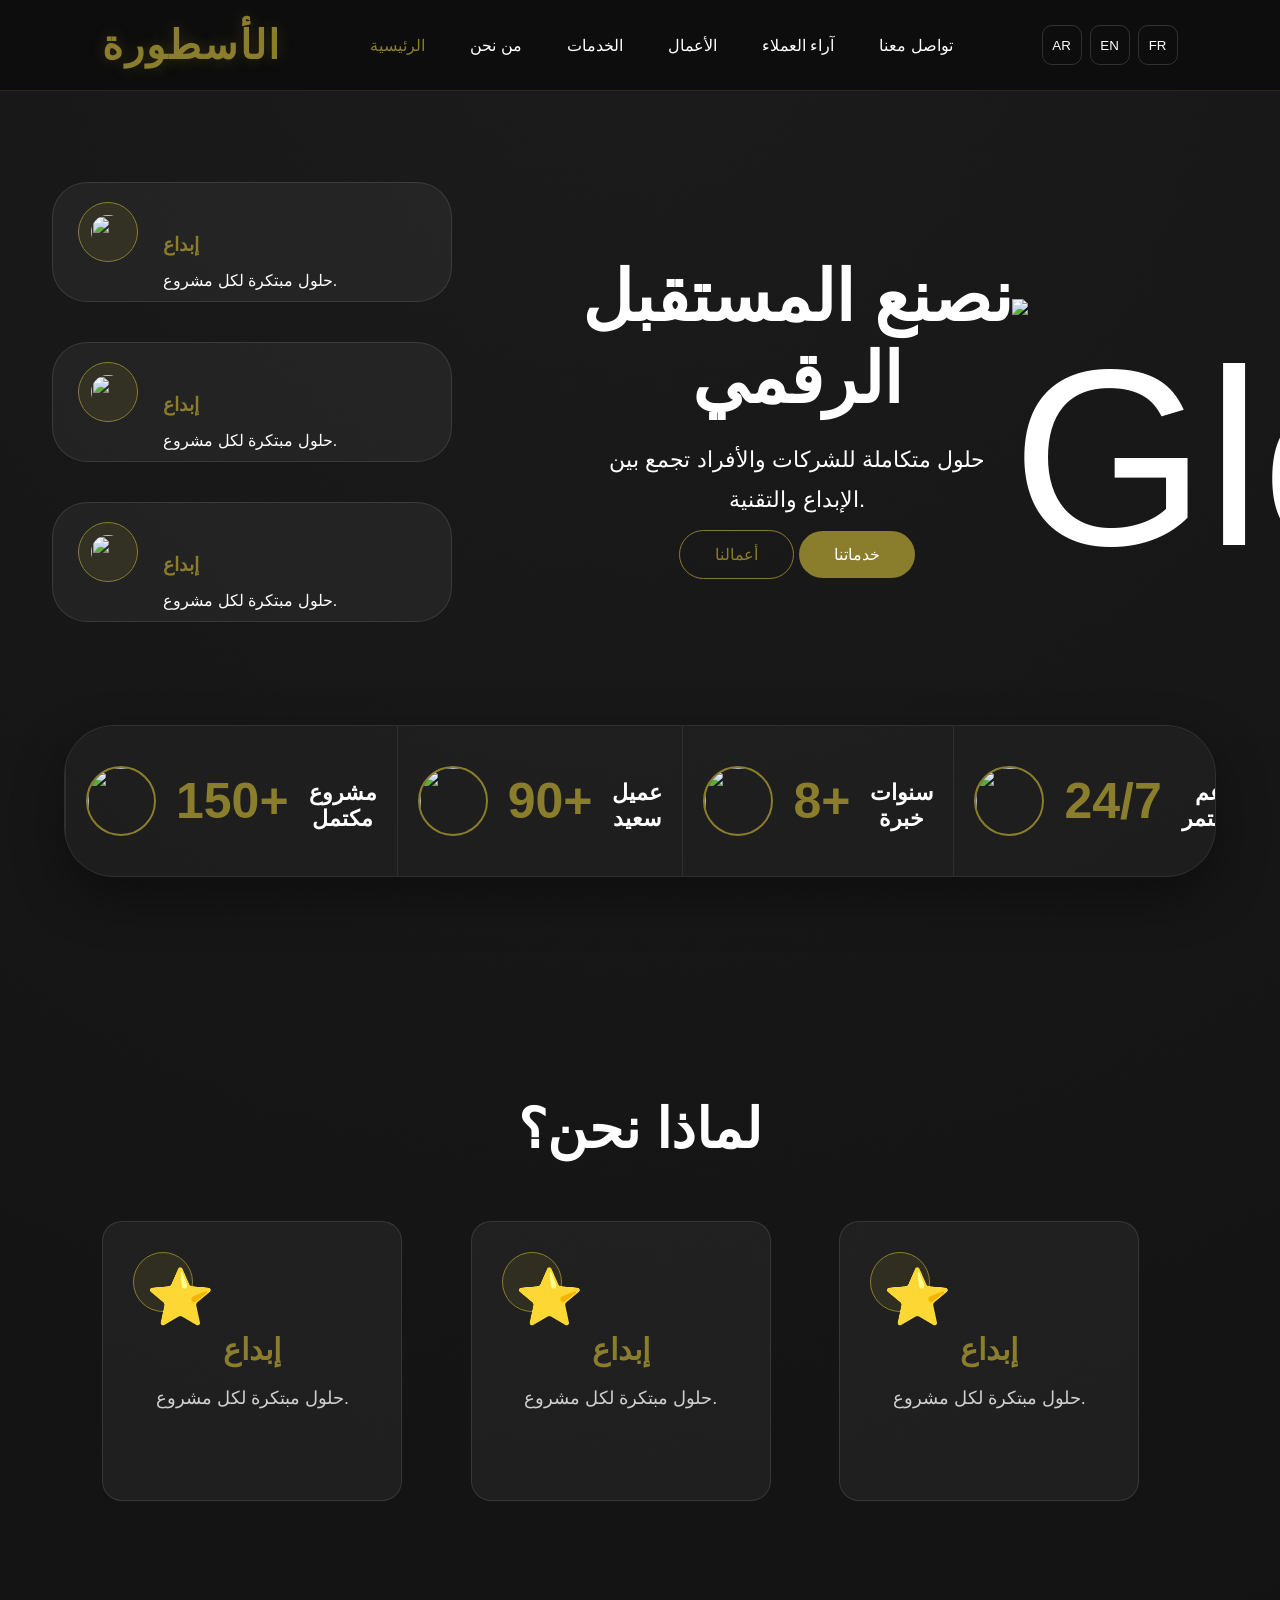
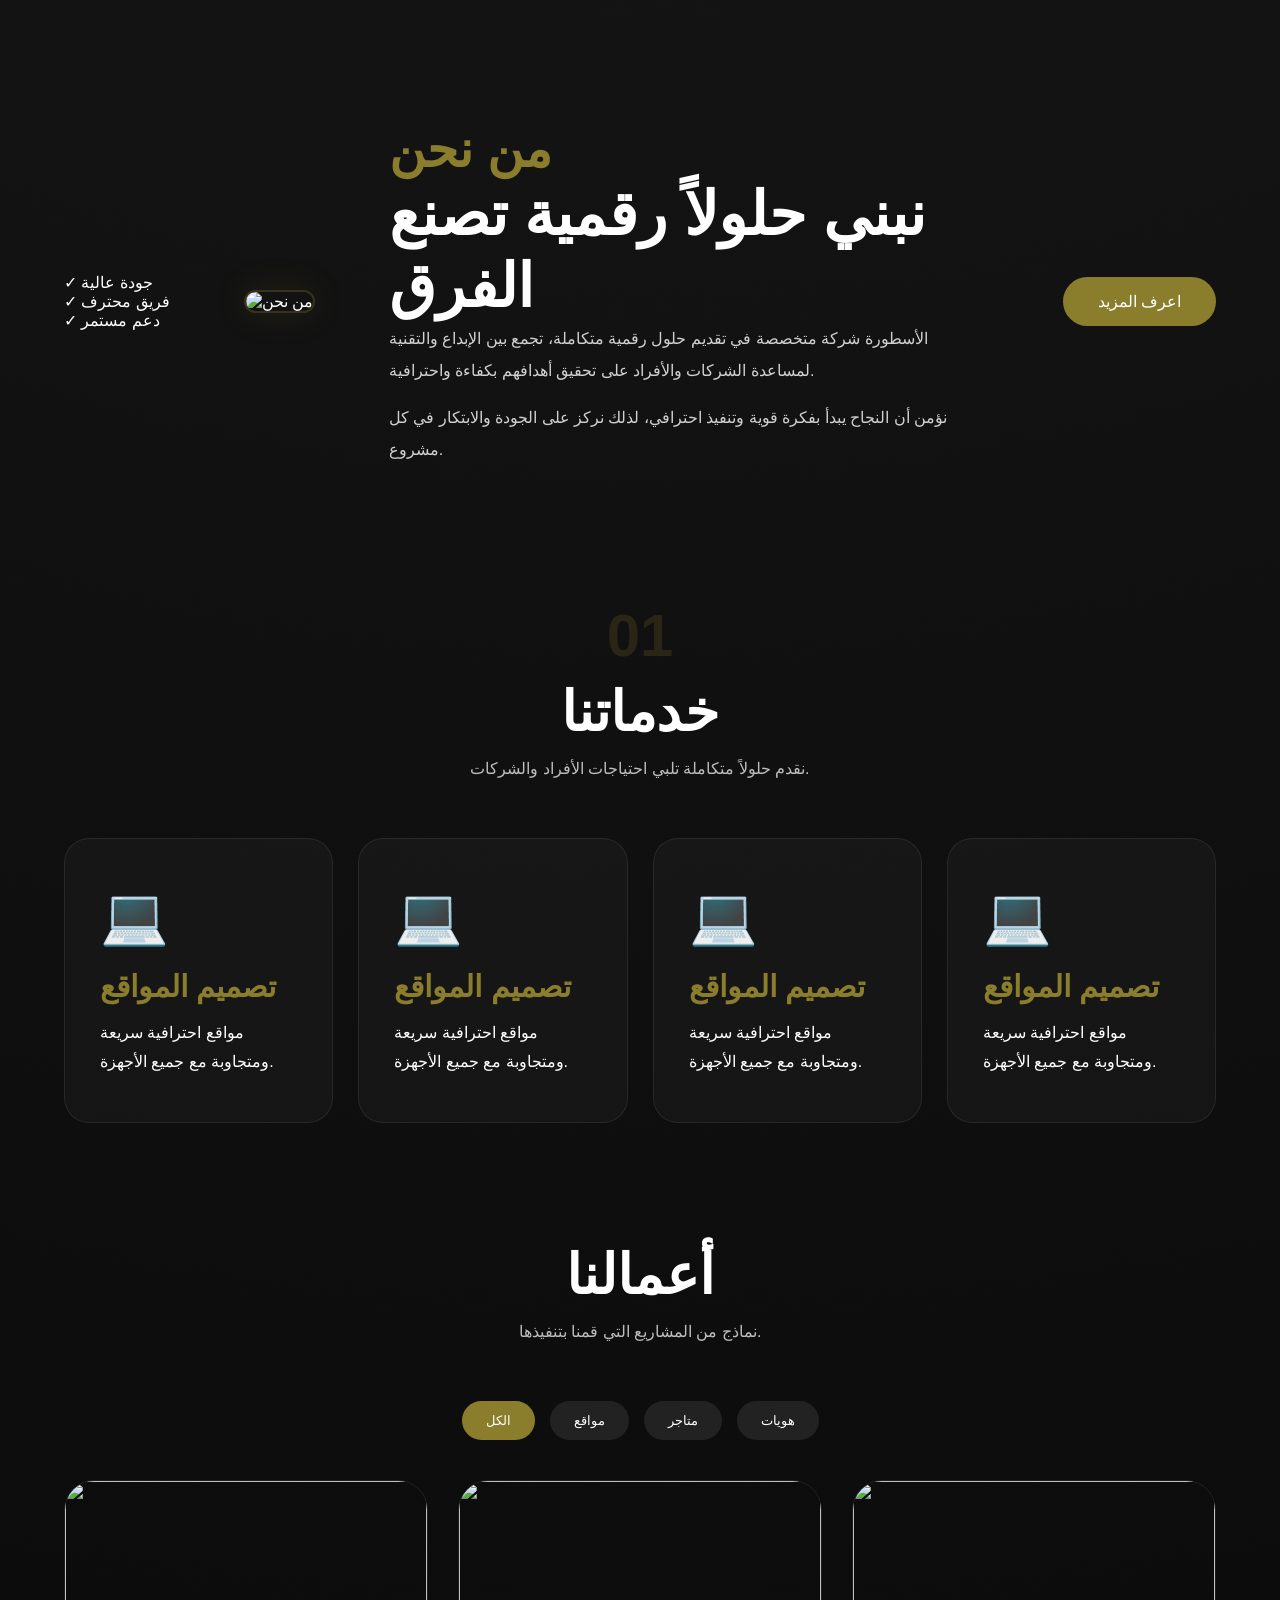
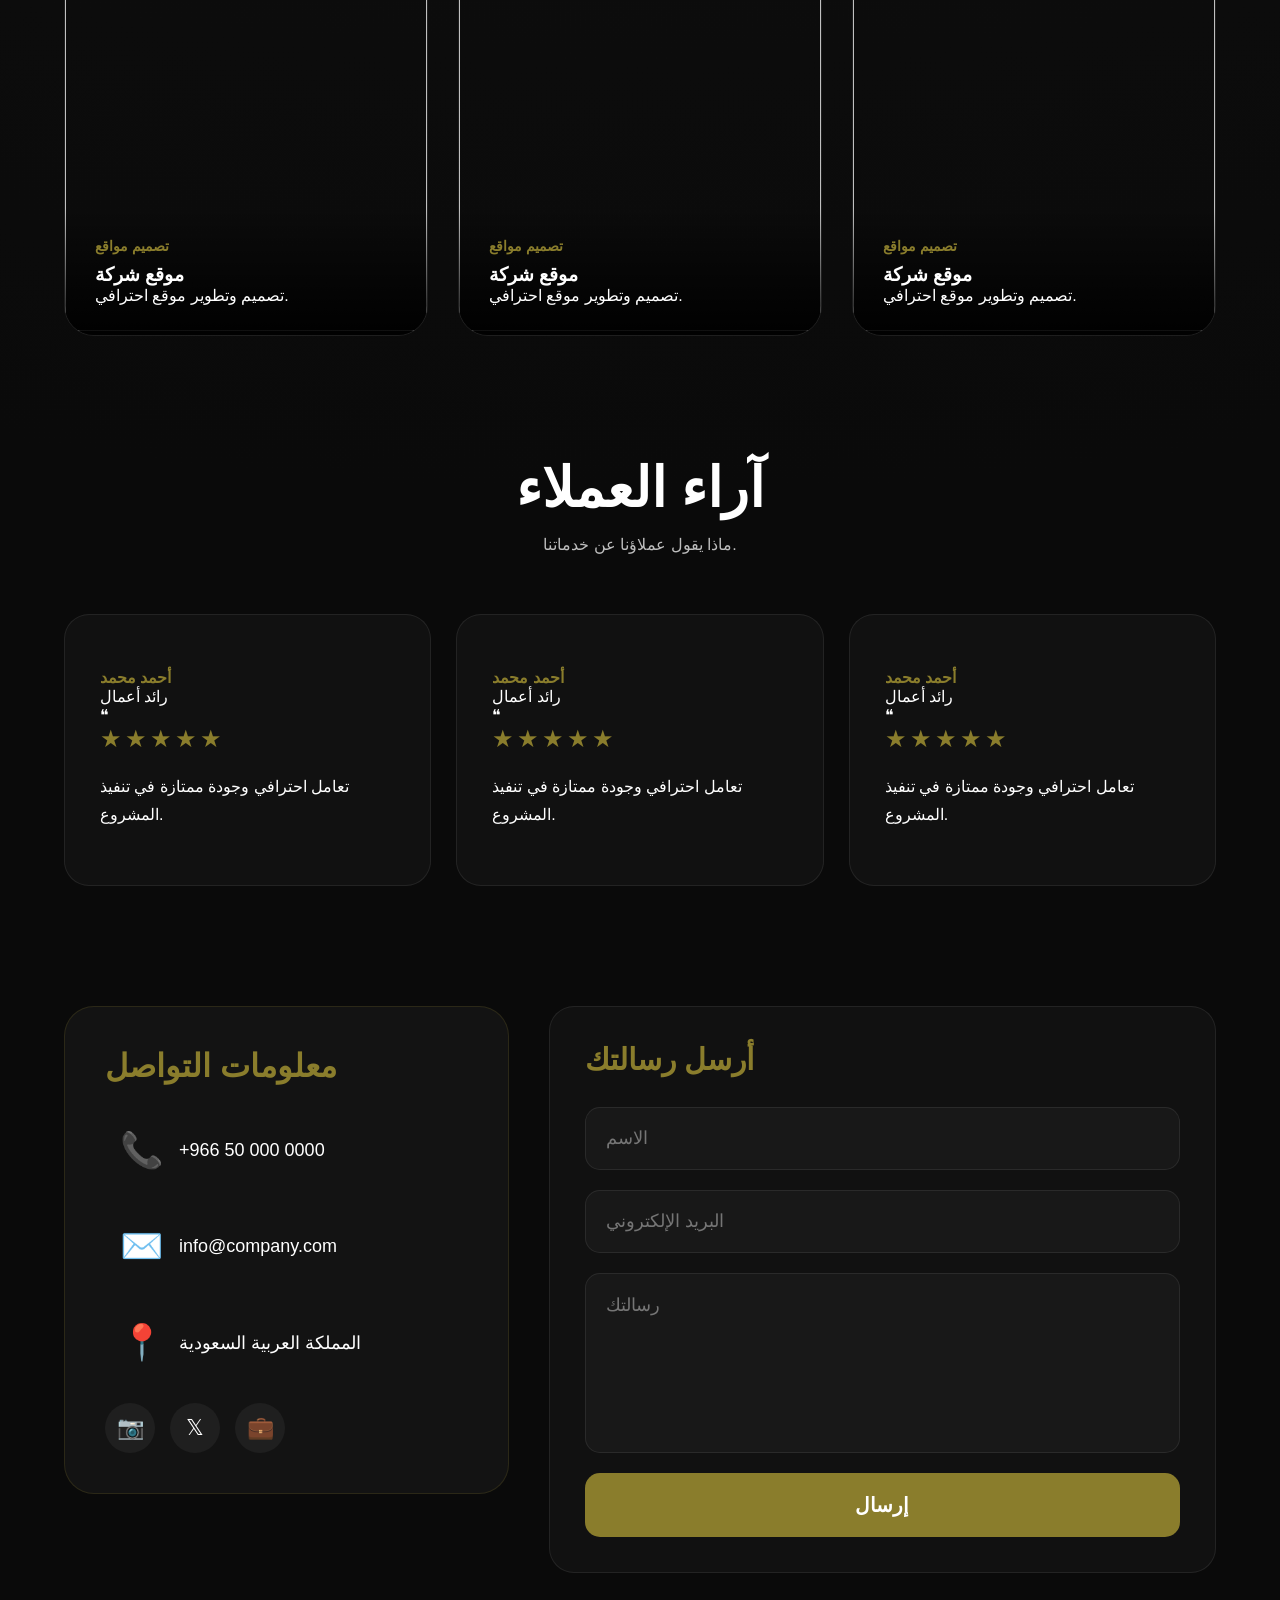
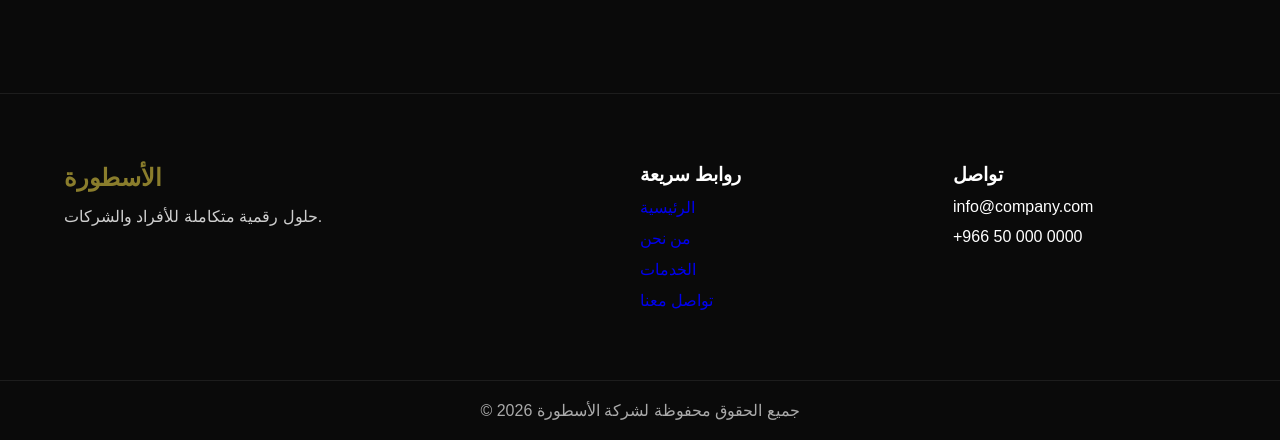
==== index.html @ 9c69c5ed "Rename orial.html to index.html" ====
<!DOCTYPE html>
<html lang="ar">
<head>
    <meta charset="UTF-8">
    <meta name="viewport" content="width=device-width, initial-scale=1.0">
    <title>اسم الشركة</title>

    <link rel="stylesheet" href="orial.css">
</head>
<body>


<div id="loader">
    <h1>الأسطورة</h1>
    <div class="loader-line"></div>
</div>



<header  id="header">
    <nav class="navbar">
        <div class="logo">الأسطورة</div>
<div class="menu-btn">☰</div>

        <ul class="nav-links">
            <li><a href="#hero">الرئيسية</a></li>
            <li><a href="#about">من نحن</a></li>
            <li><a href="#services">الخدمات</a></li>
            <li><a href="#portfolio">الأعمال</a></li>
           
<li><a href="#testimonials">آراء العملاء</a></li>
            <li><a href="#contact">تواصل معنا</a></li>
        </ul>

        <div class="languages">
            <button>AR</button>
            <button>EN</button>
            <button>FR</button>
        </div>
    </nav>
</header>

<section id="hero">

    <div class="hero-left">
<div class="hero-left-image">
    <img src="images/team.png" alt="">
</div>
        
        <div class="hero-right">


   

</div>

 <div class="feature-card">

    <img src="images/icon1.png" class="card-icon">

    <div class="card-content">
        <h3>إبداع</h3>
        <p>حلول مبتكرة لكل مشروع.</p>
    </div>

</div>

<div class="feature-card">

    <img src="images/icon1.png" class="card-icon">

    <div class="card-content">
        <h3>إبداع</h3>
        <p>حلول مبتكرة لكل مشروع.</p>
    </div>

</div>

 <div class="feature-card">

    <img src="images/icon1.png" class="card-icon">

    <div class="card-content">
        <h3>إبداع</h3>
        <p>حلول مبتكرة لكل مشروع.</p>
    </div>

</div>

    </div>

    <div class="hero-center">

  <h1>
    
  نصنع المستقبل 
 
 <br>
 الرقمي
</h1>

        <p>
            حلول متكاملة للشركات والأفراد تجمع بين الإبداع والتقنية.
        </p>

        <div class="hero-buttons">
            <a href="#services" class="btn-primary">خدماتنا</a>
            <a href="#portfolio" class="btn-secondary">أعمالنا</a>
        </div>

    </div>

    <div class="hero-right">

        <img src="images/globe.png" alt="Globe">

    </div>

</section>


<section id="stats">

   <div class="stat-box">

    <img src="images/project.png" alt="">
<h2 data-target="150">0</h2>
    <p>مشروع مكتمل</p>

</div>
   <div class="stat-box">

    <img src="images/client.png" alt="">

   <h2 data-target="90">0</h2>
    <p>عميل سعيد</p>

</div>

  <div class="stat-box">

    <img src="images/experience.png" alt="">

   <h2 data-target="8">0</h2>
    <p>سنوات خبرة</p>

</div>

    <div class="stat-box">

    <img src="images/support.png" alt="">

    <h2>24/7</h2>
    <p>دعم مستمر</p>

</div>
</section>



<section id="why-us">

    <h2>لماذا نحن؟</h2>

    <div class="cards">

      <div class="card">

    <div class="card-icon">⭐</div>

    <h3>إبداع</h3>

    <p>حلول مبتكرة لكل مشروع.</p>

</div>

       <div class="card">

    <div class="card-icon">⭐</div>

    <h3>إبداع</h3>

    <p>حلول مبتكرة لكل مشروع.</p>

</div>

        <div class="card">

    <div class="card-icon">⭐</div>

    <h3>إبداع</h3>

    <p>حلول مبتكرة لكل مشروع.</p>

</div>

    </div>

</section>


<section id="about"  class="hidden">
    <div class="about-container">
<div class="about-features">

    <div>✓ جودة عالية</div>

    <div>✓ فريق محترف</div>

    <div>✓ دعم مستمر</div>

</div>
    <div class="about-image">
        <img src="images/لقطة شاشة 2026-07-23 224634.png" alt="من نحن">
    </div>

    <div class="about-content">

        <span>من نحن</span>

        <h2>نبني حلولاً رقمية تصنع الفرق</h2>

        <p>
            الأسطورة شركة متخصصة في تقديم حلول رقمية متكاملة،
            تجمع بين الإبداع والتقنية لمساعدة الشركات والأفراد
            على تحقيق أهدافهم بكفاءة واحترافية.
        </p>

        <p>
            نؤمن أن النجاح يبدأ بفكرة قوية وتنفيذ احترافي،
            لذلك نركز على الجودة والابتكار في كل مشروع.
        </p>

    </div>
<a href="#contact" class="btn-primary">
    اعرف المزيد
</a>
</div>
</section>

<section id="services"  class="hidden">

    <div class="section-title">
        <span class="service-number">01</span>
        <h2>خدماتنا</h2>
        <p>نقدم حلولاً متكاملة تلبي احتياجات الأفراد والشركات.</p>
    </div>

    <div class="services-grid">

      <div class="service-card">

    <div class="service-icon">💻</div>

    <h3>تصميم المواقع</h3>

    <p>
        مواقع احترافية سريعة ومتجاوبة مع جميع الأجهزة.
    </p>

</div>

      <div class="service-card">

    <div class="service-icon">💻</div>

    <h3>تصميم المواقع</h3>

    <p>
        مواقع احترافية سريعة ومتجاوبة مع جميع الأجهزة.
    </p>

</div>

      <div class="service-card">

    <div class="service-icon">💻</div>

    <h3>تصميم المواقع</h3>

    <p>
        مواقع احترافية سريعة ومتجاوبة مع جميع الأجهزة.
    </p>

</div>

      <div class="service-card">

    <div class="service-icon">💻</div>

    <h3>تصميم المواقع</h3>

    <p>
        مواقع احترافية سريعة ومتجاوبة مع جميع الأجهزة.
    </p>

</div>

    </div>

</section>

<section id="portfolio" class="hidden"  >
   

    <div class="section-title">
        <h2>أعمالنا</h2>
        <p>نماذج من المشاريع التي قمنا بتنفيذها.</p>
    </div>
<div class="portfolio-filter">

    <button class="filter-btn active" data-filter="all">
        الكل
    </button>

    <button class="filter-btn" data-filter="website">
        مواقع
    </button>

    <button class="filter-btn" data-filter="store">
        متاجر
    </button>

    <button class="filter-btn" data-filter="branding">
        هويات
    </button>

</div>
    <div class="portfolio-grid">

       <div class="project-card">
    <img src="images/project1.jpg" alt="">

    <div class="project-info">

        <span>تصميم مواقع</span>

        <h3>موقع شركة</h3>

        <p>تصميم وتطوير موقع احترافي.</p>

    </div>
</div>

       <div class="project-card">
    <img src="images/project1.jpg" alt="">

    <div class="project-info">

        <span>تصميم مواقع</span>

        <h3>موقع شركة</h3>

        <p>تصميم وتطوير موقع احترافي.</p>

    </div>
</div>

      <div class="project-card">
    <img src="images/project1.jpg" alt="">

    <div class="project-info">

        <span>تصميم مواقع</span>

        <h3>موقع شركة</h3>

        <p>تصميم وتطوير موقع احترافي.</p>

    </div>
</div>

</section>



<section id="testimonials" class="hidden">

    <div class="section-title">
        <h2>آراء العملاء</h2>
        <p>ماذا يقول عملاؤنا عن خدماتنا.</p>
    </div>

    <div class="testimonials-grid">

        <div class="testimonial-card">

            <div class="client-header">

                <img src="images/client1.jpg" alt="">

                <div>
                    <h4>أحمد محمد</h4>
                    <span>رائد أعمال</span>
                </div>

            </div>

            <div class="quote">❝</div>

            <div class="stars">★★★★★</div>

            <p>
                تعامل احترافي وجودة ممتازة في تنفيذ المشروع.
            </p>

        </div>

        <div class="testimonial-card">

            <div class="client-header">

                <img src="images/client1.jpg" alt="">

                <div>
                    <h4>أحمد محمد</h4>
                    <span>رائد أعمال</span>
                </div>

            </div>

            <div class="quote">❝</div>

            <div class="stars">★★★★★</div>

            <p>
                تعامل احترافي وجودة ممتازة في تنفيذ المشروع.
            </p>

        </div>

        <div class="testimonial-card">

            <div class="client-header">

                <img src="images/client1.jpg" alt="">

                <div>
                    <h4>أحمد محمد</h4>
                    <span>رائد أعمال</span>
                </div>

            </div>

            <div class="quote">❝</div>

            <div class="stars">★★★★★</div>

            <p>
                تعامل احترافي وجودة ممتازة في تنفيذ المشروع.
            </p>

        </div>

    </div>

</section>

<section id="contact"  class="hidden">
   <div class="contact-container">

    <div class="contact-info">

        <h3>معلومات التواصل</h3>


        <div class="contact-item">
            <span>📞</span>
            <p>+966 50 000 0000</p>
        </div>

        <div class="contact-item">
            <span>✉️</span>
            <p>info@company.com</p>
        </div>

        <div class="contact-item">
            <span>📍</span>
            <p>المملكة العربية السعودية</p>
        </div>

         <div class="social-links">
        <a href="#">📷</a>
        <a href="#">𝕏</a>
        <a href="#">💼</a>
    </div>

    </div>

    <form class="contact-form">
<h3>أرسل رسالتك</h3>
        <input type="text" placeholder="الاسم">

        <input type="email" placeholder="البريد الإلكتروني">

        <textarea placeholder="رسالتك"></textarea>

        <button type="submit">
            إرسال
        </button>

    </form>

</div>
</section>

<footer>

    <div class="footer-content">

        <div class="footer-logo">
            <h2>الأسطورة</h2>
            <p>حلول رقمية متكاملة للأفراد والشركات.</p>
        </div>

        <div class="footer-links">
            <h3>روابط سريعة</h3>

            <a href="#hero">الرئيسية</a>
            <a href="#about">من نحن</a>
            <a href="#services">الخدمات</a>
            <a href="#contact">تواصل معنا</a>
        </div>

        <div class="footer-contact">
            <h3>تواصل</h3>

            <p>info@company.com</p>
            <p>+966 50 000 0000</p>
        </div>

    </div>

    <div class="footer-bottom">
        © 2026 جميع الحقوق محفوظة لشركة الأسطورة
    </div>

</footer>
    <button id="topBtn">⬆</button>

  
    <script src="orial.js"></script> 
</body>
</html>
---- orial.css ----
*{
    margin:0;
    padding:0;
    box-sizing:border-box;
}

body{
    font-family:Cairo,sans-serif;
    background:#111111;
    color:white;
    
}

a{
    text-decoration:none;
}

ul{
    list-style:none;
}

header{
    position:fixed;
    top:0;
    left:0;
    width:100%;
    z-index:1000;
    backdrop-filter:blur(12px);
}



.navbar{
    display:flex;
    justify-content:space-between;
    align-items:center;
 padding:22px 8%;
    position:fixed;
    width:100%;
    top:0;
    left:0;
    z-index:1000;
    background:rgba(17,17,17,.9);
     border-bottom:1px solid rgba(138,125,44,.25);
     
    background:rgba(10,10,10,.75);

    backdrop-filter:blur(15px);

}

.logo{
   
   
    letter-spacing: 2px;
   
        font-size:40px;
    font-weight:900;
    color:#8A7D2C;

    text-shadow:
    0 0 15px rgba(138,125,44,.3);

}
.languages{
    display:flex;
    gap:8px;
}

.languages button{
    background:transparent;
    border:1px solid rgba(255,255,255,.15);

    color:white;

    width:40px;
    height:40px;

    border-radius:10px;

    cursor:pointer;

    transition:.3s;
}


.languages button:hover{
    background:#8A7D2C;
    color:#111;
}

.nav-links{
    display:flex;
    
   
    position:relative;
      gap:45px;
}

.nav-links a.active{
    color: #8A7D2C;
}





.nav-links a{
    color:white;
    transition:.3s;
        transition: .3s;
}

.nav-links a::after{
    content:'';
    position:absolute;
    bottom:-8px;
    right:0;
    width:0;
    height:2px;
    background:#8A7D2C;
    transition:.3s;
}
.nav-links a:hover::after{
    width:100%;
}

.nav-links a:hover{
    color:#8A7D2C;
}


#hero{
    min-height:100vh;

    display:grid;

   grid-template-columns:1fr 2fr 1fr;

    align-items:center;

    gap:40px;

    padding:50px 8%;
}

.hero-right{
    font-size:250px;
    text-align:center;
   
        transform: translateX(px);
}

.hero-right img{
    width: 650px ;
    max-width:none;
    
    
}


.hero-left-image{
    text-align:center;
    margin-bottom:25px;


}

.hero-left-image img{
    width:220px;
    border-radius:20px;
    opacity:.9;
}
.hero-buttons{
    margin-top:25px;
}

.hero-left{
    display:flex;
    flex-direction:column;
    gap:20px;

     display:flex;
    flex-direction:column;
    gap:20px;

  

      transform: translateX(-50px) translateY(-80px);
}

.hero-left,
.hero-center,
.hero-right{
    align-self:center;
}



.hero-center{

    text-align:center;
    transform:none;
    
    transform: translateY(-40px)translateX(40px) ;
   
    

        
}

.hero-center h1{
    font-size:70px;
    margin-bottom:20px;
    white-space:nowrap;
}

.hero-center p{
    font-size:22px;
    margin-bottom:30px;
      max-width:650px;
    margin:20px auto;
    line-height:1.8;
}

.hero-right img{
    animation: float 5s ease-in-out infinite;
}

@keyframes float{

    0%{
        transform:translateY(0);
    }

    50%{
        transform:translateY(-15px);
    }

    100%{
        transform:translateY(0);
    }

}


.btn-primary,
.btn-secondary{
    padding:15px 35px;
    border-radius:50px;
    transition:.3s;
}

.btn-primary{
    background:#8A7D2C;
    color:white;
}

.btn-secondary{
    border:1px solid #8A7D2C;
    color:#8A7D2C;
}

.btn-primary:hover,
.btn-secondary:hover{
    transform:translateY(-4px);
}


body{
    background:
    radial-gradient(circle at top,
    #1b1b1b,
    #0a0a0a 70%);
}



.card{
    width:100%;
    min-height:280px;

    padding:45px 35px;

    border-radius:25px;

    background:rgba(255,255,255,.04);

    border:1px solid rgba(255,255,255,.08);

    transition:.4s;

    text-align:center;
}

.card h3{
    font-size:30px;
    color:#8A7D2C;
    margin-bottom:20px;
}

.card p{
    font-size:18px;
    line-height:1.8;
    color:#d0d0d0;
}

.card:hover{
    transform:translateY(-12px);

    border-color:#8A7D2C;

    box-shadow:
    0 0 30px rgba(138,125,44,.25);
}
.card-icon{
    font-size:55px;
    margin-bottom:20px;
}

.cards{
    display:grid;
    grid-template-columns:repeat(3,1fr);
    gap:30px;
    margin-top:50px;
}

.card:hover{
    transform:translateY(-10px);
}

.feature-card{
    display:flex;
    align-items:center;
    

    background:rgba(255,255,255,.05);
    border:1px solid rgba(255,255,255,.1);

    border-radius:35px;

    padding:10px 25px;

      min-height: 110px;
    

  
    height:120px;

    

    width: 400px;   /* العرض */
    min-height: 100px; /* الارتفاع */

 
    margin-bottom:20px;

 
    


    gap:25px;
}

.card-icon{
    width:60px;
    height:60px;

    padding:12px;

    background:rgba(138,125,44,.15);

    border:1px solid #8A7D2C;

    border-radius:50%;
}

.card-content h3{
    color:#8A7D2C;
    margin-bottom:8px;
    
}

.card-content p{
    color:white;
    margin:0;
}
.features-grid{
    display:grid;
    grid-template-columns:repeat(3,1fr);
    gap:30px;
    margin-top:60px;
}







.feature-card img{
    width:60px;
    height:60px;
    object-fit:contain;
}
.stat-number{
    font-size:90px;
    font-weight:700;
    color:#8A7D2C;
}

.stats-container{
    position:relative;
}

.stats-container::before{
    content:'';
    position:absolute;
    top:0;
    left:20%;
    width:60%;
    height:2px;
    background:#8A7D2C;
}



.feature-card h3{
    color:#8A7D2C;
    margin-bottom:15px;
        margin-top:40px;

}


.feature-card p {
   white-space: nowrap;



}

#why-us{
    padding:100px 8%;
    text-align:center;
}

#why-us h2{
    font-size:55px;
    margin-bottom:60px;
}


.why-container{
    display:flex;
    gap:25px;
    justify-content:center;
    flex-wrap:wrap;
}

.card{
    width:300px;
    padding:30px;
    border-radius:20px;

    background:rgba(255,255,255,.05);

    border:1px solid rgba(255,255,255,.1);

    transition:.3s;
}

.card:hover{
    transform:translateY(-10px);
}

.card h3{
    color:#8A7D2C;
    margin-bottom:15px;
}



#stats h2{
    color:#8A7D2C;
    font-size:50px;
}


#stats{

    
    width:90%;

  margin: -175px auto 120px auto;
box-shadow:0 20px 50px rgba(0,0,0,.4);

    display:grid;

    grid-template-columns:
    repeat(4,1fr);

    background:
    rgba(255,255,255,.03);

    border:1px solid rgba(255,255,255,.08);

    border-radius:50px;

    overflow:hidden;
}



.stat-box:hover{

    background:
    rgba(138,125,44,.08);
}

.stat-box h2{
    color:#8A7D2C;
    font-size:70px;
    font-weight:800;
}

.stat-box p{
    color:white;
    font-size:22px;
    font-weight:600;
    margin-top:10px;
}



.stat-box{
    display:flex;
    align-items:center;
    justify-content:center;
    gap:20px;
    text-align:center;

    padding:40px 20px;

    border-left:
    1px solid rgba(255,255,255,.08);
    transition:.3s;
}

.stat-box img{
    width:70px;
    height:70px;
    border-radius:50%;
    object-fit:cover;
    border:2px solid #8A7D2C;
}

.stat-content{
    text-align:right;
}





#services{

    width:90%;

    margin:120px auto;
}

.section-title{

    text-align:center;

    margin-bottom:60px;
}

.section-title h2{

    font-size:55px;

    color:white;

    margin-bottom:15px;
}

.section-title p{

    color:#bdbdbd;
}

.services-grid{

    display:grid;

    grid-template-columns:
    repeat(4,1fr);

    gap:25px;
}

.service-card{

    background:
    rgba(255,255,255,.03);

    border:
    1px solid rgba(255,255,255,.08);

    border-radius:25px;

    
  padding:45px 35px;
    min-height:280px;
    transition:.4s;
}

.service-icon{
    font-size:55px;
    margin-bottom:20px;
}

.service-card:hover{


    transform:translateY(-12px);

    border-color:#8A7D2C;

    box-shadow:
    0 0 35px rgba(138,125,44,.25);
}


.service-card h3{

    color:#8A7D2C;
   
    font-size:30px;
  
    margin-bottom:15px;


    margin-bottom:15px;
}
.service-number{
    font-size:60px;
    font-weight:800;
    color:rgba(138,125,44,.2);

    display:block;

    margin-bottom:10px;
}

.service-card p{

    color:white;

    line-height:1.8;
}

#about{

    width:90%;
    margin:120px auto;
}

.about-container{

    display:flex;

    align-items:center;

    justify-content:space-between;

    gap:60px;
}

.about-image img{
    width:550px;

    border-radius:30px;

    border:2px solid rgba(138,125,44,.3);

    box-shadow:
    0 0 35px rgba(138,125,44,.15);
}

.about-content{

    max-width:600px;
}

.about-content span{
    color:#8A7D2C;
    font-size:50px;
    font-weight:700;
}

.about-content h2{
    font-size:60px;
    line-height:1.2;
}
.about-content p{

    color:#d0d0d0;

    line-height:2;

    margin-bottom:15px;
}

#portfolio{

    width:90%;

    margin:120px auto;
}
.portfolio-grid{

    display:grid;

    grid-template-columns:
    repeat(3,1fr);

    gap:30px;
}
.project-card{

    overflow:hidden;

    

    position:relative;

    cursor:pointer;

    
    border-radius:30px;




    border:1px solid rgba(255,255,255,.08);

    transition:.4s;

}
.project-card:hover{
    transform:translateY(-10px);

    box-shadow:
    0 0 35px rgba(138,125,44,.25);
}
.project-card img{

     width:100%;
    height:450px;
    object-fit:cover;
    transition:.6s;
    
  

   
}

.project-card:hover img{
    transform:scale(1.08);
}
.project-info{
    position:absolute;
    bottom:0;
    width:100%;

    padding:30px;

    background:
    linear-gradient(
    transparent,
    rgba(0,0,0,.95));

    color:white;
}
.project-info span{
    color:#8A7D2C;
    font-size:14px;
    font-weight:700;
    display:block;
    margin-bottom:10px;
}

#testimonials{
    width:90%;
    margin:120px auto;
}

.testimonials-grid{
    display:grid;
    grid-template-columns:repeat(3,1fr);
    gap:25px;
}

.testimonial-card{
    background:rgba(255,255,255,.03);

    border:1px solid rgba(255,255,255,.08);

    border-radius:25px;

    padding:35px;

    transition:.4s;

    position:relative;

    overflow:hidden;
}

.testimonial-card:hover{
    transform:translateY(-10px);

    border-color:#8A7D2C;

    box-shadow:
    0 0 30px rgba(138,125,44,.25);
}

.stars{
    color:#8A7D2C;

    font-size:24px;

    margin-bottom:20px;

    letter-spacing:3px;
}

.testimonial-card p{
    color:white;
    line-height:1.8;
    margin-bottom:20px;
}

.testimonial-card h4{
    color:#8A7D2C;
}

#contact{
    width:90%;
    margin:120px auto;
    
}
.contact-container{
    display:grid;
    grid-template-columns:1fr 1.5fr;
    gap:40px;
    align-items:start;
}

.contact-info{

      background:rgba(255,255,255,.04);
    border:1px solid rgba(138,125,44,.2);
    border-radius:30px;
    padding:40px;
}

.contact-info h3{
    color:#8A7D2C;

    font-size:32px;

    margin-bottom:30px;
}

.contact-item{
    display:flex;

    align-items:center;

    gap:15px;

    margin-bottom:25px;
       padding:15px;
    border-radius:15px;
    transition:.3s;
}

.contact-item:hover{
    background:rgba(138,125,44,.08);
}

.contact-item span{
    font-size:35px;
}
.contact-item p{
    font-size:18px;
}
.contact-form{
    width:100%;

    display:flex;
    flex-direction:column;
    gap:20px;

    background:rgba(255,255,255,.03);

    border:1px solid rgba(255,255,255,.08);

    border-radius:25px;

    padding:35px;

    margin:0;
    max-width:none;
}

.contact-form h3{
    color:#8A7D2C;
    font-size:30px;
    margin-bottom:10px;
}

.social-links{
    display:flex;
    gap:15px;
    margin-top:25px;
}

.social-links a{
    width:50px;
    height:50px;
    display:flex;
    align-items:center;
    justify-content:center;

    border-radius:50%;
    background:rgba(255,255,255,.05);

    color:white;
    font-size:22px;

    transition:.3s;
}

.social-links a:hover{
    background:#8A7D2C;
    transform:translateY(-3px);
}



.contact-form input,
.contact-form textarea{

    background:rgba(255,255,255,.03);

    border:1px solid rgba(255,255,255,.08);

    border-radius:15px;

    color:white;

     font-size:18px;
    padding:20px;
}

.contact-form textarea{
    height:180px;
    resize:none;
}

.contact-form button{

    background:#8A7D2C;

    color:white;

    border:none;

  

    border-radius:15px;

    cursor:pointer;

   

        padding:20px;
    font-size:20px;
    font-weight:700
}
.contact-form button:hover{
    transform:translateY(-3px);

    box-shadow:
    0 0 25px rgba(138,125,44,.3);
}
footer{

    margin-top:120px;

    background:#0a0a0a;

    border-top:
    1px solid rgba(255,255,255,.08);
}

.footer-content{

    width:90%;

    margin:auto;

    padding:70px 0;

    display:grid;

    grid-template-columns:
    2fr 1fr 1fr;

    gap:50px;
}

.footer-logo h2{

    color:#8A7D2C;

    margin-bottom:15px;
}

.footer-logo p{

    color:#cfcfcf;
}

.footer-links,
.footer-contact{

    display:flex;

    flex-direction:column;

    gap:12px;
}

.footer-links a{
    transition:.3s;
}

.footer-links a:hover{
    color:#8A7D2C;
    padding-right:8px;
}
.footer-bottom{

    text-align:center;

    padding:20px;

    border-top:
    1px solid rgba(255,255,255,.08);

    color:#aaa;
}

 #topBtn{
        position: fixed;
        bottom: 30px;
        left: 30px;
        width: 70px;
        height: 70px;
        border-radius: 50%;
        border: none;
        background: #8A7D2C;
        color: white;
        font-size: 30px;
        cursor: pointer;
        display: none;
        box-shadow: 0 0 20px rgba(138,125,44,0.5);
        transition: all 0.3s ease;
        z-index: 9999;
    }

    #topBtn:hover{
        transform: scale(1.1);
    }

    #loader{
    position: fixed;
    top: 0;
    left: 0;
    width: 100%;
    height: 100vh;

    background: #0f0f0f;

    display: flex;
    flex-direction: column;
    justify-content: center;
    align-items: center;

    z-index: 99999;

    transition: .8s;
}

#loader h1{
    color: #8A7D2C;
    font-size: 60px;
    margin-bottom: 20px;
}

.loader-line{
    width: 200px;
    height: 4px;
    background: rgba(255,255,255,.1);

    position: relative;
    overflow: hidden;
}

.loader-line::after{
    content: "";

    position: absolute;

    top: 0;
    right: -100%;

    width: 100%;
    height: 100%;

    background: #8A7D2C;

    animation: loading 1.5s linear infinite;
}
#typing::after{
    content: "|";
    color: #8A7D2C;
    animation: blink .7s infinite;
}

.testimonial-slider{
    display:flex;
    gap:25px;
    overflow-x:auto;
    scroll-behavior:smooth;
       display:flex;
    overflow-x:hidden;
    

   
    
}

.testimonial-slider::-webkit-scrollbar{
    display:none;
}

.testimonial-card{
    transition:.4s ease;
}

.testimonial-card:hover{
    transform:translateY(-10px);
    box-shadow:0 15px 30px rgba(138,125,44,.25);
}



.testimonial-card:hover .client-header img{

    transform: scale(1.1);

}

.client-header img{

    transition:.4s;


}

.testimonial-card:hover img{
    transform: scale(1.08);
}




.portfolio-filter{
    display:flex;
    justify-content:center;
    gap:15px;
    margin-bottom:40px;
}

.filter-btn{
    padding:12px 24px;
    border:none;
    border-radius:30px;
    cursor:pointer;
    background:#222;
    color:white;
    transition:.3s;
}

.filter-btn.active,
.filter-btn:hover{
    background:#8A7D2C;
}



@keyframes blink{

    50%{
        opacity:0;
    }

}



@keyframes loading{

    100%{
        right: 100%;
    }

}



    @media(max-width:992px){

        #hero{
            grid-template-columns:1fr;
            text-align:center;
        }


        .services-grid,
        .portfolio-grid,
        .testimonials-grid{
            grid-template-columns:1fr;
        }

        .about-container{
            flex-direction:column;
        }

        #stats{
            grid-template-columns:
            repeat(2,1fr);
        }


    .logo{
        flex:1;
    }

    .nav-links{
        flex:2;
        justify-content:center;
    }

    .languages{
        flex:1;
        text-align:left;
    }

    .about-features{
        margin-top:30px;

        display:flex;
        flex-direction:column;

        gap:15px;
    }
    .about-features div{
        color:white;

        font-size:18px;

        padding:12px 18px;

        background:rgba(255,255,255,.04);

        border-radius:12px;

        border-right:3px solid #8A7D2C;
    }
    .about-content .btn-primary{
        display:inline-block;
        margin-top:30px;
    }
    .client-header{
        display:flex;
        align-items:center;
        gap:15px;
        margin-bottom:20px;
    }
    .client-header img{
        width:70px;
        height:70px;

        border-radius:50%;

        object-fit:cover;

        border:2px solid #8A7D2C;
    }
    .client-header h4{
        color:white;
        font-size:20px;
        margin-bottom:5px;
    }
    .client-header span{
        color:#8A7D2C;
        font-size:14px;
    }


    .quote{
        font-size:60px;
        color:rgba(138,125,44,.3);

        line-height:1;

        margin-bottom:10px;
    }

    #about,
    #services,
    #portfolio,
    #testimonials,
    #contact{

        opacity:0;

        transform:translateY(60px);

        transition:1s;
    }

    .show{

        opacity:1;

        transform:translateY(0);
    }

    .hidden{
        opacity:0;
        transform:translateY(50px);
        transition:all 1s ease;
    }

    .show{
        opacity:1;
        transform:translateY(0);
    }

}


.scrolled{

    background:#111;

    box-shadow:0 5px 20px rgba(0,0,0,.3);

}




.menu-btn{
    display:none;
    font-size:30px;
    cursor:pointer;
}

@media(max-width:768px){

.services-grid{
    grid-template-columns:1fr;
}

.stat-box{
    width:100%;
    padding:25px;
    text-align:center;
    box-sizing:border-box;
    flex-direction:column;
    gap:10px;
}


#stats{
    grid-template-columns:1fr;
    gap:20px;
      margin:50px auto 120px auto;
      margin-top:40px;
      
}

.services-grid,
#stats{
    width:95%;
    margin-right:auto;
    margin-left:auto;
}


.stat-card,
.service-card{
    text-align:center;
}

.hero-content h1{
    font-size:42px;
}


    .service-card{
  padding:25px;
    text-align:center;

}

.stat-card{
    min-height:auto;
    padding:25px;
}

.hero-left{
    order:3;
    transform:none;
}

.hero-center{
    order:1;
    transform:none;
}

.hero-right{
    order:2;
}


.service-card img{
    width:60px;
    height:60px;
    margin:0 auto 15px;
}

.service-card h3{
    font-size:28px;
}

.service-card p{
   font-size:18px;
    line-height:1.8;
}

.section-title h2{
 font-size:36px;

}
.section-title p{
    font-size:16px;
}


h2{
    font-size:32px;
}

    .navbar{
    display:flex;
    justify-content:space-between;
    align-items:center;
      padding:15px 20px;
}

.languages{
    display:none;
}

.logo{
    font-size:28px;
}

.menu-btn{
    font-size:32px;
    color:white;
}

    .menu-btn{
        display:block;
    }

  .nav-links{
    display:none;
    position:absolute;
    top:70px;
    right:0;
    width:100%;
    background:#111;
    padding:20px 0;
}

.nav-links li{
    list-style:none;
    margin:15px 0;
    text-align:center;
}
    .nav-links.show-menu{
        display:flex;
    }
    .nav-links{
    flex-direction:column;
}

}
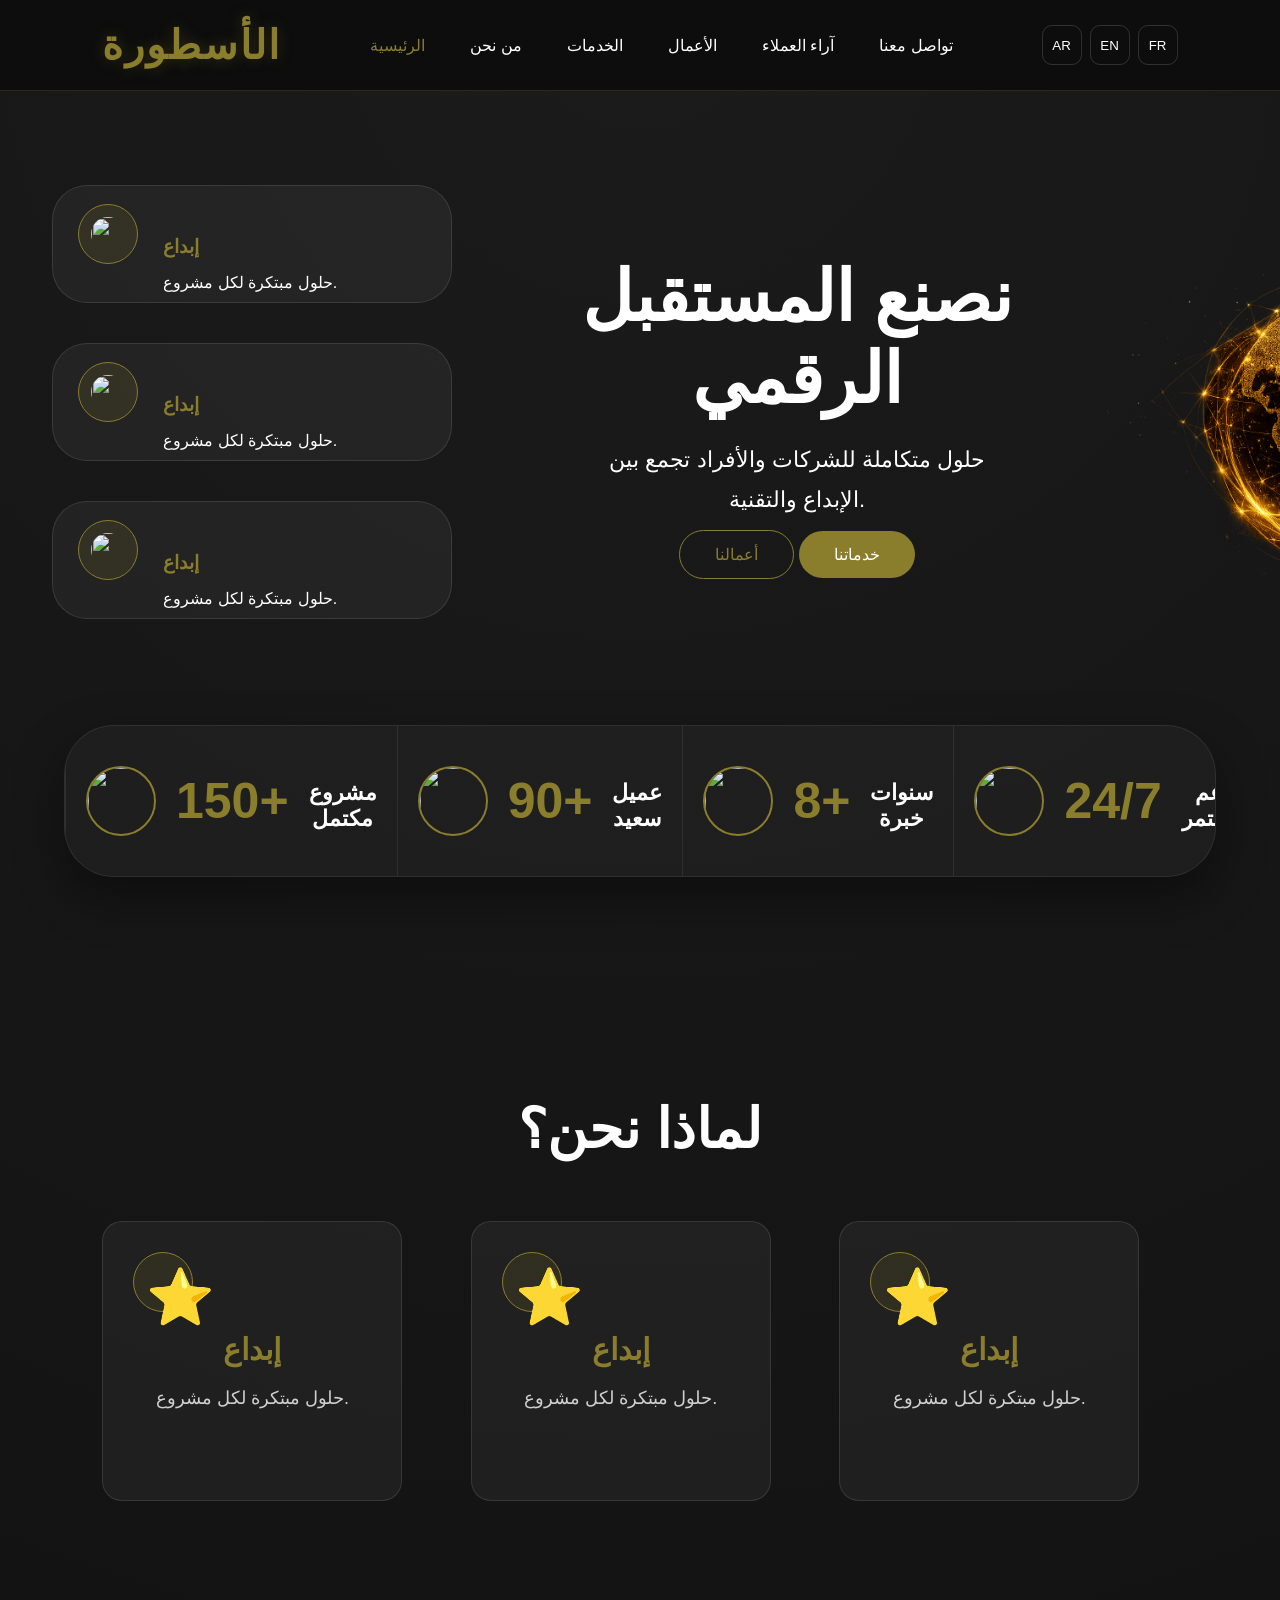
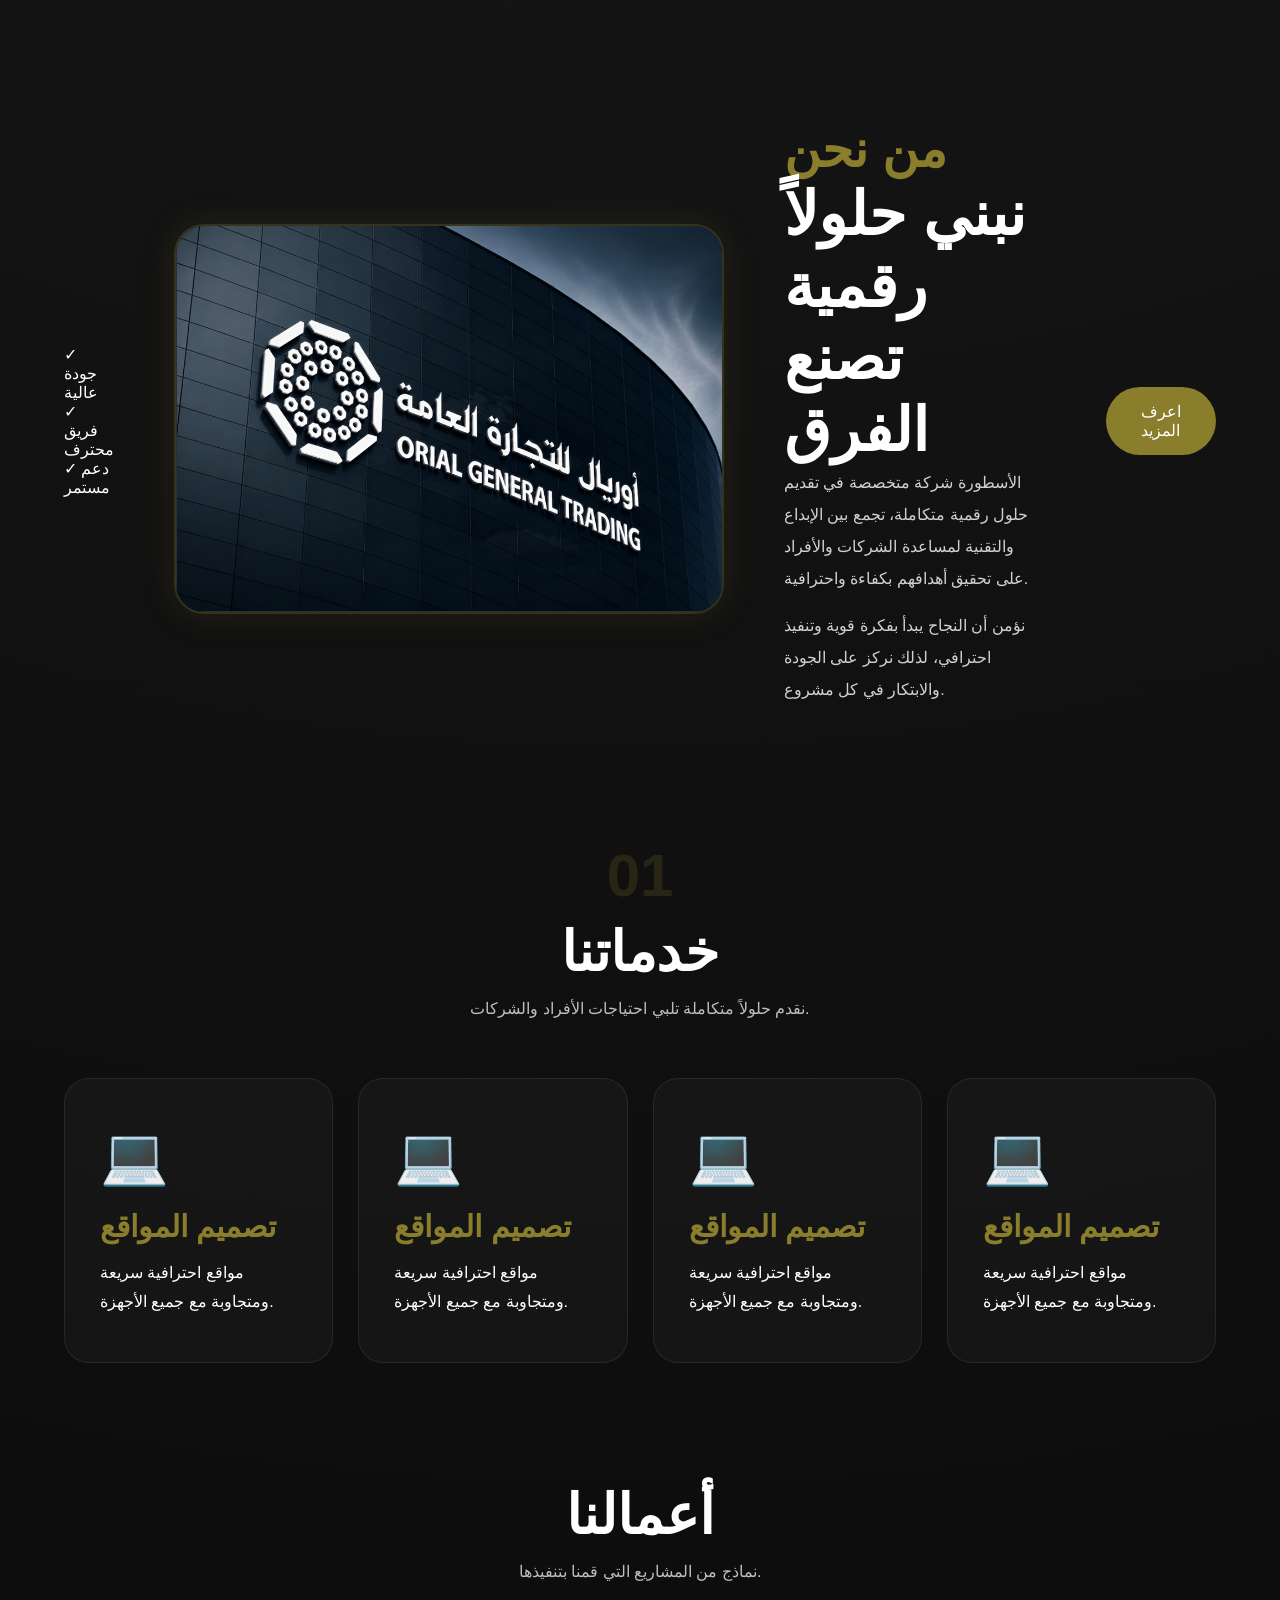
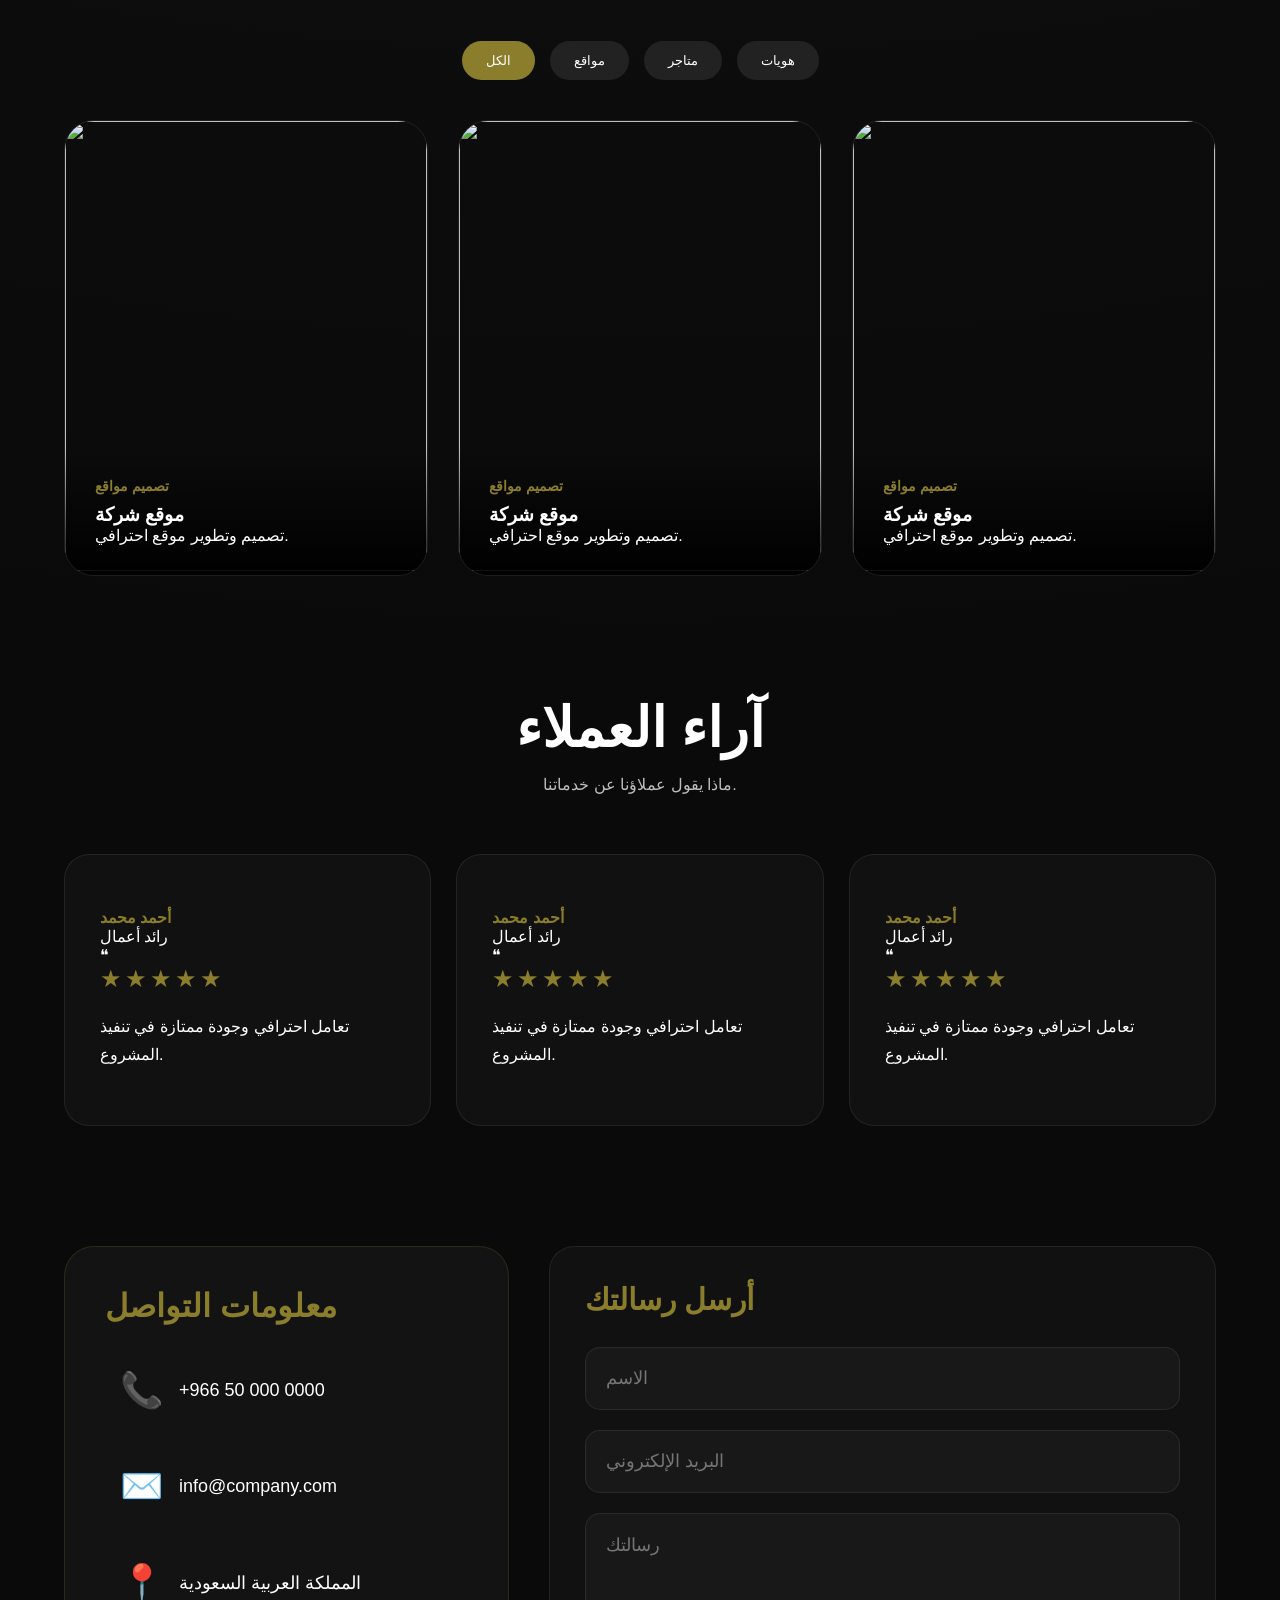
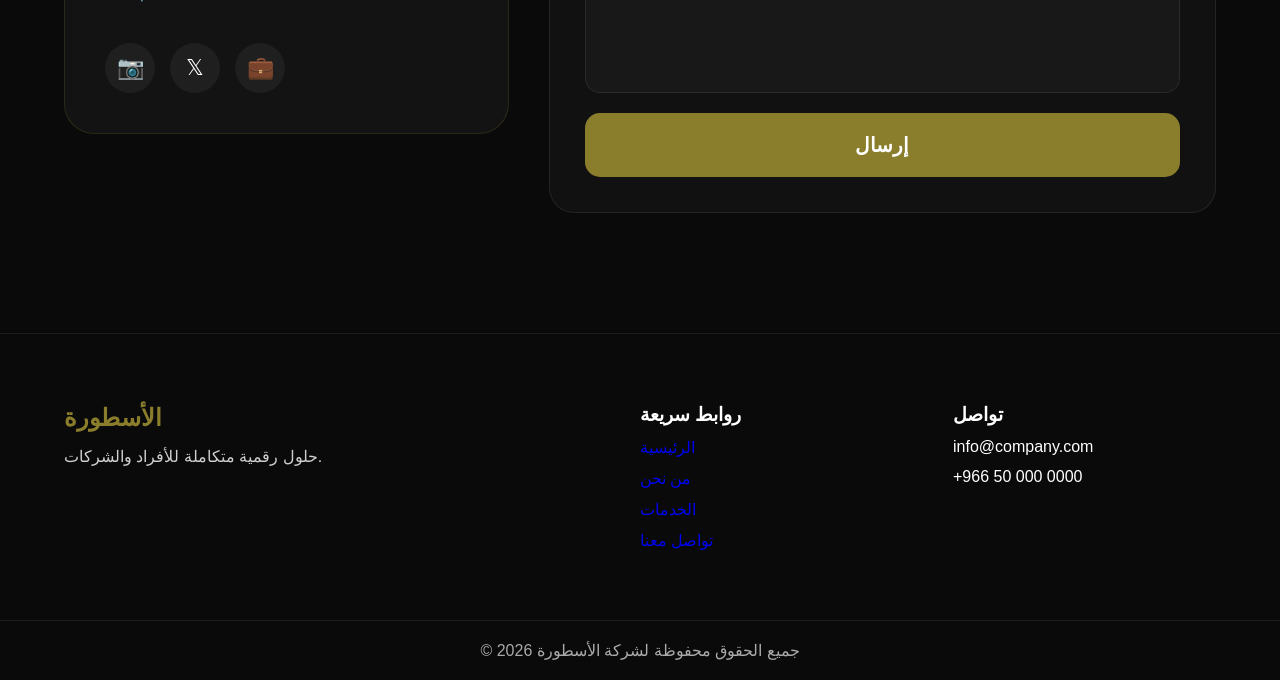
==== commit 59c89e26: "Update index.html" ====
--- a/index.html
+++ b/index.html
@@ -5,7 +5,7 @@
     <meta name="viewport" content="width=device-width, initial-scale=1.0">
     <title>اسم الشركة</title>
 
-    <link rel="stylesheet" href="orial.css">
+    <link rel="stylesheet" href="orial2.css">
 </head>
 <body>
 
--- a/orial2.css
+++ b/orial2.css
@@ -0,0 +1,1604 @@
+*{
+    margin:0;
+    padding:0;
+    box-sizing:border-box;
+}
+
+
+
+body{
+    font-family:Cairo,sans-serif;
+    background:#111111;
+    color:white;
+    
+}
+
+a{
+    text-decoration:none;
+}
+
+ul{
+    list-style:none;
+}
+
+header{
+    position:fixed;
+    top:0;
+    left:0;
+    width:100%;
+    z-index:1000;
+    backdrop-filter:blur(12px);
+}
+
+
+
+.navbar{
+    display:flex;
+    justify-content:space-between;
+    align-items:center;
+ padding:22px 8%;
+    position:fixed;
+    width:100%;
+    top:0;
+    left:0;
+    z-index:1000;
+  
+     border-bottom:1px solid rgba(138,125,44,.25);
+     
+    background:rgba(10,10,10,.75);
+
+    backdrop-filter:blur(15px);
+
+}
+
+.logo{
+   
+   
+    letter-spacing: 2px;
+   
+        font-size:40px;
+    font-weight:900;
+    color:#8A7D2C;
+
+    text-shadow:
+    0 0 15px rgba(138,125,44,.3);
+
+}
+.languages{
+    display:flex;
+    gap:8px;
+}
+
+.languages button{
+    background:transparent;
+    border:1px solid rgba(255,255,255,.15);
+
+    color:white;
+
+    width:40px;
+    height:40px;
+
+    border-radius:10px;
+
+    cursor:pointer;
+
+    transition:.3s;
+}
+
+
+.languages button:hover{
+    background:#8A7D2C;
+    color:#111;
+}
+
+.nav-links{
+    display:flex;
+    
+   
+    position:relative;
+      gap:45px;
+}
+
+.nav-links a.active{
+    color: #8A7D2C;
+}
+
+
+
+
+
+.nav-links a{
+    color:white;
+    transition:.3s;
+       
+}
+
+.nav-links a::after{
+    content:'';
+    position:absolute;
+    bottom:-8px;
+    right:0;
+    width:0;
+    height:2px;
+    background:#8A7D2C;
+    transition:.3s;
+}
+.nav-links a:hover::after{
+    width:100%;
+}
+
+.nav-links a:hover{
+    color:#8A7D2C;
+}
+
+
+#hero{
+    min-height:100vh;
+
+    display:grid;
+
+   grid-template-columns:1fr 2fr 1fr;
+
+    align-items:center;
+
+    gap:40px;
+
+    padding:50px 8%;
+}
+
+.hero-right{
+    font-size:250px;
+    text-align:center;
+   
+      
+}
+
+.hero-right img{
+    width: 650px ;
+    max-width:none;
+    
+    
+}
+
+
+.hero-left-image{
+    text-align:center;
+    margin-bottom:25px;
+
+
+}
+
+.hero-left-image img{
+    width:220px;
+    border-radius:20px;
+    opacity:.9;
+}
+.hero-buttons{
+    margin-top:25px;
+}
+
+.hero-left{
+    display:flex;
+    gap:20px;
+    flex-direction:column;
+
+      transform: translateX(-50px) translateY(-80px);
+}
+
+.hero-left,
+.hero-center,
+.hero-right{
+    align-self:center;
+}
+
+
+
+.hero-center{
+
+    text-align:center;
+    
+    
+    transform: translateY(-40px)translateX(40px) ;
+   
+    
+
+        
+}
+
+.hero-center h1{
+    font-size:70px;
+    margin-bottom:20px;
+    white-space:nowrap;
+}
+
+.hero-center p{
+    font-size:22px;
+    margin-bottom:30px;
+      max-width:650px;
+    margin:20px auto;
+    line-height:1.8;
+}
+
+.hero-right img{
+    animation: float 5s ease-in-out infinite;
+}
+
+@keyframes float{
+
+    0%{
+        transform:translateY(0);
+    }
+
+    50%{
+        transform:translateY(-15px);
+    }
+
+    100%{
+        transform:translateY(0);
+    }
+
+}
+
+
+.btn-primary,
+.btn-secondary{
+    padding:15px 35px;
+    border-radius:50px;
+    transition:.3s;
+}
+
+.btn-primary{
+    background:#8A7D2C;
+    color:white;
+}
+
+.btn-secondary{
+    border:1px solid #8A7D2C;
+    color:#8A7D2C;
+}
+
+.btn-primary:hover,
+.btn-secondary:hover{
+    transform:translateY(-4px);
+}
+
+
+body{
+    background:
+    radial-gradient(circle at top,
+    #1b1b1b,
+    #0a0a0a 70%);
+}
+
+
+
+.card{
+    width:100%;
+    min-height:280px;
+
+    padding:45px 35px;
+
+    border-radius:25px;
+
+    background:rgba(255,255,255,.04);
+
+    border:1px solid rgba(255,255,255,.08);
+
+    transition:.4s;
+
+    text-align:center;
+}
+
+.card h3{
+    font-size:30px;
+    color:#8A7D2C;
+    margin-bottom:20px;
+}
+
+.card p{
+    font-size:18px;
+    line-height:1.8;
+    color:#d0d0d0;
+}
+
+.card:hover{
+    transform:translateY(-12px);
+
+    border-color:#8A7D2C;
+
+    box-shadow:
+    0 0 30px rgba(138,125,44,.25);
+}
+.card-icon{
+    font-size:55px;
+    margin-bottom:20px;
+}
+
+.cards{
+    display:grid;
+    grid-template-columns:repeat(3,1fr);
+    gap:30px;
+    margin-top:50px;
+}
+
+.card:hover{
+    transform:translateY(-10px);
+}
+
+.feature-card{
+    display:flex;
+    align-items:center;
+    
+
+    background:rgba(255,255,255,.05);
+    border:1px solid rgba(255,255,255,.1);
+
+    border-radius:35px;
+
+    padding:10px 25px;
+
+      min-height: 110px;
+    
+
+  
+   
+
+    
+
+    width: 400px;   /* العرض */
+    min-height: 100px; /* الارتفاع */
+
+ 
+    margin-bottom:20px;
+
+ 
+    
+
+
+    gap:25px;
+}
+
+.card-icon{
+    width:60px;
+    height:60px;
+
+    padding:12px;
+
+    background:rgba(138,125,44,.15);
+
+    border:1px solid #8A7D2C;
+
+    border-radius:50%;
+}
+
+.card-content h3{
+    color:#8A7D2C;
+    margin-bottom:8px;
+    
+}
+
+.card-content p{
+    color:white;
+    margin:0;
+}
+.features-grid{
+    display:grid;
+    grid-template-columns:repeat(3,1fr);
+    gap:30px;
+    margin-top:60px;
+}
+
+
+
+
+
+
+
+.feature-card img{
+    width:60px;
+    height:60px;
+    object-fit:contain;
+}
+.stat-number{
+    font-size:90px;
+    font-weight:700;
+    color:#8A7D2C;
+}
+
+.stats-container{
+    position:relative;
+}
+
+.stats-container::before{
+    content:'';
+    position:absolute;
+    top:0;
+    left:20%;
+    width:60%;
+    height:2px;
+    background:#8A7D2C;
+}
+
+
+
+.feature-card h3{
+    color:#8A7D2C;
+    margin-bottom:15px;
+        margin-top:40px;
+
+}
+
+
+.feature-card p {
+   white-space: nowrap;
+
+
+
+}
+
+#why-us{
+    padding:100px 8%;
+    text-align:center;
+}
+
+#why-us h2{
+    font-size:55px;
+    margin-bottom:60px;
+}
+
+
+.why-container{
+    display:flex;
+    gap:25px;
+    justify-content:center;
+    flex-wrap:wrap;
+}
+
+.card{
+    width:300px;
+    padding:30px;
+    border-radius:20px;
+
+    background:rgba(255,255,255,.05);
+
+    border:1px solid rgba(255,255,255,.1);
+
+    transition:.3s;
+}
+
+.card:hover{
+    transform:translateY(-10px);
+}
+
+.card h3{
+    color:#8A7D2C;
+    margin-bottom:15px;
+}
+
+
+
+#stats h2{
+    color:#8A7D2C;
+    font-size:50px;
+}
+
+
+#stats{
+
+    
+    width:90%;
+
+  margin: -175px auto 120px auto;
+box-shadow:0 20px 50px rgba(0,0,0,.4);
+
+    display:grid;
+
+    grid-template-columns:
+    repeat(4,1fr);
+
+    background:
+    rgba(255,255,255,.03);
+
+    border:1px solid rgba(255,255,255,.08);
+
+    border-radius:50px;
+
+    overflow:hidden;
+}
+
+
+
+.stat-box:hover{
+
+    background:
+    rgba(138,125,44,.08);
+}
+
+.stat-box h2{
+    color:#8A7D2C;
+    font-size:70px;
+    font-weight:800;
+}
+
+.stat-box p{
+    color:white;
+    font-size:22px;
+    font-weight:600;
+    margin-top:10px;
+}
+
+
+
+.stat-box{
+    display:flex;
+    align-items:center;
+    justify-content:center;
+    gap:20px;
+    text-align:center;
+
+    padding:40px 20px;
+
+    border-left:
+    1px solid rgba(255,255,255,.08);
+    transition:.3s;
+}
+
+.stat-box img{
+    width:70px;
+    height:70px;
+    border-radius:50%;
+    object-fit:cover;
+    border:2px solid #8A7D2C;
+}
+
+.stat-content{
+    text-align:right;
+}
+
+
+
+
+
+#services{
+
+    width:90%;
+
+    margin:120px auto;
+}
+
+.section-title{
+
+    text-align:center;
+
+    margin-bottom:60px;
+}
+
+.section-title h2{
+
+    font-size:55px;
+
+    color:white;
+
+    margin-bottom:15px;
+}
+
+.section-title p{
+
+    color:#bdbdbd;
+}
+
+.services-grid{
+
+    display:grid;
+
+    grid-template-columns:
+    repeat(4,1fr);
+
+    gap:25px;
+}
+
+.service-card{
+
+    background:
+    rgba(255,255,255,.03);
+
+    border:
+    1px solid rgba(255,255,255,.08);
+
+    border-radius:25px;
+
+    
+  padding:45px 35px;
+    min-height:280px;
+    transition:.4s;
+}
+
+.service-icon{
+    font-size:55px;
+    margin-bottom:20px;
+}
+
+.service-card:hover{
+
+
+    transform:translateY(-12px);
+
+    border-color:#8A7D2C;
+
+    box-shadow:
+    0 0 35px rgba(138,125,44,.25);
+}
+
+
+.service-card h3{
+
+    color:#8A7D2C;
+   
+    font-size:30px;
+  
+    margin-bottom:15px;
+
+
+    margin-bottom:15px;
+}
+.service-number{
+    font-size:60px;
+    font-weight:800;
+    color:rgba(138,125,44,.2);
+
+    display:block;
+
+    margin-bottom:10px;
+}
+
+.service-card p{
+
+    color:white;
+
+    line-height:1.8;
+}
+
+#about{
+
+    width:90%;
+    margin:120px auto;
+}
+
+.about-container{
+
+    display:flex;
+
+    align-items:center;
+
+    justify-content:space-between;
+
+    gap:60px;
+}
+
+.about-image img{
+    width:550px;
+
+    border-radius:30px;
+
+    border:2px solid rgba(138,125,44,.3);
+
+    box-shadow:
+    0 0 35px rgba(138,125,44,.15);
+}
+
+.about-content{
+
+    max-width:600px;
+}
+
+.about-content span{
+    color:#8A7D2C;
+    font-size:50px;
+    font-weight:700;
+}
+
+.about-content h2{
+    font-size:60px;
+    line-height:1.2;
+}
+.about-content p{
+
+    color:#d0d0d0;
+
+    line-height:2;
+
+    margin-bottom:15px;
+}
+
+#portfolio{
+
+    width:90%;
+
+    margin:120px auto;
+}
+.portfolio-grid{
+
+    display:grid;
+
+    grid-template-columns:
+    repeat(3,1fr);
+
+    gap:30px;
+}
+.project-card{
+
+    overflow:hidden;
+
+    
+
+    position:relative;
+
+    cursor:pointer;
+
+    
+    border-radius:30px;
+
+
+
+
+    border:1px solid rgba(255,255,255,.08);
+
+    transition:.4s;
+
+}
+.project-card:hover{
+    transform:translateY(-10px);
+
+    box-shadow:
+    0 0 35px rgba(138,125,44,.25);
+}
+.project-card img{
+
+     width:100%;
+    height:450px;
+    object-fit:cover;
+    transition:.6s;
+    
+  
+
+   
+}
+
+.project-card:hover img{
+    transform:scale(1.08);
+}
+.project-info{
+    position:absolute;
+    bottom:0;
+    width:100%;
+
+    padding:30px;
+
+    background:
+    linear-gradient(
+    transparent,
+    rgba(0,0,0,.95));
+
+    color:white;
+}
+.project-info span{
+    color:#8A7D2C;
+    font-size:14px;
+    font-weight:700;
+    display:block;
+    margin-bottom:10px;
+}
+
+#testimonials{
+    width:90%;
+    margin:120px auto;
+}
+
+.testimonials-grid{
+    display:grid;
+    grid-template-columns:repeat(3,1fr);
+    gap:25px;
+}
+
+.testimonial-card{
+    background:rgba(255,255,255,.03);
+
+    border:1px solid rgba(255,255,255,.08);
+
+    border-radius:25px;
+
+    padding:35px;
+
+    transition:.4s;
+
+    position:relative;
+
+    overflow:hidden;
+}
+
+.testimonial-card:hover{
+    transform:translateY(-10px);
+
+    border-color:#8A7D2C;
+
+    box-shadow:
+    0 0 30px rgba(138,125,44,.25);
+}
+
+.stars{
+    color:#8A7D2C;
+
+    font-size:24px;
+
+    margin-bottom:20px;
+
+    letter-spacing:3px;
+}
+
+.testimonial-card p{
+    color:white;
+    line-height:1.8;
+    margin-bottom:20px;
+}
+
+.testimonial-card h4{
+    color:#8A7D2C;
+}
+
+#contact{
+    width:90%;
+    margin:120px auto;
+    
+}
+.contact-container{
+    display:grid;
+    grid-template-columns:1fr 1.5fr;
+    gap:40px;
+    align-items:start;
+}
+
+.contact-info{
+
+      background:rgba(255,255,255,.04);
+    border:1px solid rgba(138,125,44,.2);
+    border-radius:30px;
+    padding:40px;
+}
+
+.contact-info h3{
+    color:#8A7D2C;
+
+    font-size:32px;
+
+    margin-bottom:30px;
+}
+
+.contact-item{
+    display:flex;
+
+    align-items:center;
+
+    gap:15px;
+
+    margin-bottom:25px;
+       padding:15px;
+    border-radius:15px;
+    transition:.3s;
+}
+
+.contact-item:hover{
+    background:rgba(138,125,44,.08);
+}
+
+.contact-item span{
+    font-size:35px;
+}
+.contact-item p{
+    font-size:18px;
+}
+.contact-form{
+    width:100%;
+
+    display:flex;
+    flex-direction:column;
+    gap:20px;
+
+    background:rgba(255,255,255,.03);
+
+    border:1px solid rgba(255,255,255,.08);
+
+    border-radius:25px;
+
+    padding:35px;
+
+    margin:0;
+    max-width:none;
+}
+
+.contact-form h3{
+    color:#8A7D2C;
+    font-size:30px;
+    margin-bottom:10px;
+}
+
+.social-links{
+    display:flex;
+    gap:15px;
+    margin-top:25px;
+}
+
+.social-links a{
+    width:50px;
+    height:50px;
+    display:flex;
+    align-items:center;
+    justify-content:center;
+
+    border-radius:50%;
+    background:rgba(255,255,255,.05);
+
+    color:white;
+    font-size:22px;
+
+    transition:.3s;
+}
+
+.social-links a:hover{
+    background:#8A7D2C;
+    transform:translateY(-3px);
+}
+
+
+
+.contact-form input,
+.contact-form textarea{
+
+    background:rgba(255,255,255,.03);
+
+    border:1px solid rgba(255,255,255,.08);
+
+    border-radius:15px;
+
+    color:white;
+
+     font-size:18px;
+    padding:20px;
+}
+
+.contact-form textarea{
+    height:180px;
+    resize:none;
+}
+
+.contact-form button{
+
+    background:#8A7D2C;
+
+    color:white;
+
+    border:none;
+
+  
+
+    border-radius:15px;
+
+    cursor:pointer;
+
+   
+
+        padding:20px;
+    font-size:20px;
+    font-weight:700
+}
+.contact-form button:hover{
+    transform:translateY(-3px);
+
+    box-shadow:
+    0 0 25px rgba(138,125,44,.3);
+}
+footer{
+
+    margin-top:120px;
+
+    background:#0a0a0a;
+
+    border-top:
+    1px solid rgba(255,255,255,.08);
+}
+
+.footer-content{
+
+    width:90%;
+
+    margin:auto;
+
+    padding:70px 0;
+
+    display:grid;
+
+    grid-template-columns:
+    2fr 1fr 1fr;
+
+    gap:50px;
+}
+
+.footer-logo h2{
+
+    color:#8A7D2C;
+
+    margin-bottom:15px;
+}
+
+.footer-logo p{
+
+    color:#cfcfcf;
+}
+
+.footer-links,
+.footer-contact{
+
+    display:flex;
+
+    flex-direction:column;
+
+    gap:12px;
+}
+
+.footer-links a{
+    transition:.3s;
+}
+
+.footer-links a:hover{
+    color:#8A7D2C;
+    padding-right:8px;
+}
+.footer-bottom{
+
+    text-align:center;
+
+    padding:20px;
+
+    border-top:
+    1px solid rgba(255,255,255,.08);
+
+    color:#aaa;
+}
+
+ #topBtn{
+        position: fixed;
+        bottom: 30px;
+        left: 30px;
+        width: 70px;
+        height: 70px;
+        border-radius: 50%;
+        border: none;
+        background: #8A7D2C;
+        color: white;
+        font-size: 30px;
+        cursor: pointer;
+        display: none;
+        box-shadow: 0 0 20px rgba(138,125,44,0.5);
+        transition: all 0.3s ease;
+        z-index: 9999;
+    }
+
+    #topBtn:hover{
+        transform: scale(1.1);
+    }
+
+    #loader{
+    position: fixed;
+    top: 0;
+    left: 0;
+    width: 100%;
+    height: 100vh;
+
+    background: #0f0f0f;
+
+    display: flex;
+    flex-direction: column;
+    justify-content: center;
+    align-items: center;
+
+    z-index: 99999;
+
+    transition: .8s;
+}
+
+#loader h1{
+    color: #8A7D2C;
+    font-size: 60px;
+    margin-bottom: 20px;
+}
+
+.loader-line{
+    width: 200px;
+    height: 4px;
+    background: rgba(255,255,255,.1);
+
+    position: relative;
+    overflow: hidden;
+}
+
+.loader-line::after{
+    content: "";
+
+    position: absolute;
+
+    top: 0;
+    right: -100%;
+
+    width: 100%;
+    height: 100%;
+
+    background: #8A7D2C;
+
+    animation: loading 1.5s linear infinite;
+}
+#typing::after{
+    content: "|";
+    color: #8A7D2C;
+    animation: blink .7s infinite;
+}
+
+.testimonial-slider{
+    display:flex;
+    gap:25px;
+    overflow-x:auto;
+    scroll-behavior:smooth;
+       display:flex;
+    overflow-x:hidden;
+    
+
+   
+    
+}
+
+.testimonial-slider::-webkit-scrollbar{
+    display:none;
+}
+
+.testimonial-card{
+    transition:.4s ease;
+}
+
+.testimonial-card:hover{
+    transform:translateY(-10px);
+    box-shadow:0 15px 30px rgba(138,125,44,.25);
+}
+
+
+
+.testimonial-card:hover .client-header img{
+
+    transform: scale(1.1);
+
+}
+
+.client-header img{
+
+    transition:.4s;
+
+
+}
+
+.testimonial-card:hover img{
+    transform: scale(1.08);
+}
+
+
+
+
+.portfolio-filter{
+    display:flex;
+    justify-content:center;
+    gap:15px;
+    margin-bottom:40px;
+}
+
+.filter-btn{
+    padding:12px 24px;
+    border:none;
+    border-radius:30px;
+    cursor:pointer;
+    background:#222;
+    color:white;
+    transition:.3s;
+}
+
+.filter-btn.active,
+.filter-btn:hover{
+    background:#8A7D2C;
+}
+
+
+
+@keyframes blink{
+
+    50%{
+        opacity:0;
+    }
+
+}
+
+
+
+@keyframes loading{
+
+    100%{
+        right: 100%;
+    }
+
+}
+
+
+
+    @media(max-width:992px){
+
+        #hero{
+            grid-template-columns:1fr;
+            text-align:center;
+            
+        }
+
+
+        .services-grid,
+        .portfolio-grid,
+        .testimonials-grid{
+            grid-template-columns:1fr;
+        }
+
+        .about-container{
+            flex-direction:column;
+              display: flex;
+    
+    text-align: center;
+        }
+
+       
+
+
+    .logo{
+        flex:1;
+    }
+
+    .nav-links{
+        flex:2;
+        justify-content:center;
+    }
+
+    .languages{
+        flex:1;
+        text-align:left;
+    }
+
+    .about-features{
+        margin-top:30px;
+
+        display:flex;
+        flex-direction:column;
+
+        gap:15px;
+    }
+    .about-features div{
+        color:white;
+
+        font-size:18px;
+
+        padding:12px 18px;
+
+        background:rgba(255,255,255,.04);
+
+        border-radius:12px;
+
+        border-right:3px solid #8A7D2C;
+    }
+    .about-content .btn-primary{
+        display:inline-block;
+        margin-top:30px;
+    }
+    .client-header{
+        display:flex;
+        align-items:center;
+        gap:15px;
+        margin-bottom:20px;
+    }
+    .client-header img{
+        width:70px;
+        height:70px;
+
+        border-radius:50%;
+
+        object-fit:cover;
+
+        border:2px solid #8A7D2C;
+    }
+    .client-header h4{
+        color:white;
+        font-size:20px;
+        margin-bottom:5px;
+    }
+    .client-header span{
+        color:#8A7D2C;
+        font-size:14px;
+    }
+
+
+    .quote{
+        font-size:60px;
+        color:rgba(138,125,44,.3);
+
+        line-height:1;
+
+        margin-bottom:10px;
+    }
+
+    #about,
+    #services,
+    #portfolio,
+    #testimonials,
+    #contact{
+
+        opacity:0;
+
+        transform:translateY(60px);
+
+        transition:1s;
+    }
+
+    .show{
+
+        opacity:1;
+
+        transform:translateY(0);
+    }
+
+    .hidden{
+        opacity:0;
+        transform:translateY(50px);
+        transition:all 1s ease;
+    }
+
+    .show{
+        opacity:1;
+        transform:translateY(0);
+    }
+
+}
+
+
+.scrolled{
+
+    background:#111;
+
+    box-shadow:0 5px 20px rgba(0,0,0,.3);
+
+}
+
+
+
+
+.menu-btn{
+    display:none;
+    font-size:30px;
+    cursor:pointer;
+}
+
+@media (max-width:768px){
+
+html,
+body{
+    overflow-x:hidden;
+}
+
+body{
+    font-size:14px;
+}
+
+/* ================= Navbar ================= */
+
+.navbar{
+    display:flex;
+    justify-content:space-between;
+    align-items:center;
+    padding:15px 20px;
+}
+
+.logo{
+    font-size:28px;
+}
+
+.languages{
+    display:none;
+}
+
+.menu-btn{
+    display:block;
+    color:#fff;
+    font-size:32px;
+    cursor:pointer;
+}
+
+.nav-links{
+    display:none;
+    flex-direction:column;
+    position:absolute;
+    top:70px;
+    right:0;
+    width:100%;
+    background:#111;
+    padding:20px 0;
+}
+
+.nav-links.show-menu{
+    display:flex;
+}
+
+.nav-links li{
+    margin:15px 0;
+    text-align:center;
+}
+
+/* ================= Hero ================= */
+
+#hero{
+    display:flex;
+    flex-direction:column;
+    align-items:center;
+    text-align:center;
+    gap:35px;
+    padding:120px 20px 60px;
+}
+
+.hero-left{
+    order:3;
+    width:100%;
+    align-items:center;
+}
+
+.hero-center{
+    order:1;
+    transform:none;
+}
+
+.hero-right{
+    order:2;
+}
+
+.hero-center h1{
+    font-size:38px;
+    line-height:1.4;
+    white-space:normal;
+}
+
+.hero-center p{
+    font-size:18px;
+}
+
+.hero-right img{
+    width:220px;
+    max-width:100%;
+}
+
+.hero-buttons{
+    justify-content:center;
+    flex-wrap:wrap;
+}
+
+/* ================= Feature Cards ================= */
+
+.feature-card{
+    width:100%;
+    max-width:350px;
+    margin:15px auto;
+    padding:18px;
+    height:auto;
+}
+
+.feature-card p{
+    white-space:normal;
+}
+
+/* ================= Stats ================= */
+
+#stats{
+    width:95%;
+    margin:40px auto;
+    display:grid;
+    grid-template-columns:repeat(2,1fr);
+    gap:20px;
+}
+
+.stat-box{
+    flex-direction:column;
+    text-align:center;
+    gap:10px;
+}
+
+/* ================= Titles ================= */
+
+h2{
+    font-size:30px;
+}
+
+.section-title h2{
+    font-size:30px;
+}
+
+.section-title p{
+    font-size:16px;
+}
+
+/* ================= Why Us ================= */
+
+.cards{
+    display:grid;
+    grid-template-columns:1fr;
+    gap:20px;
+}
+
+.card{
+    width:100%;
+}
+
+/* ================= About ================= */
+
+.about-container{
+    display:flex;
+    flex-direction:column;
+    text-align:center;
+    gap:30px;
+}
+
+.about-image img{
+    width:100%;
+    max-width:350px;
+}
+
+/* ================= Services ================= */
+
+.services-grid{
+    grid-template-columns:1fr;
+}
+
+.service-card{
+    text-align:center;
+    padding:25px;
+}
+
+.service-card h3{
+    font-size:24px;
+}
+
+.service-card p{
+    font-size:16px;
+    line-height:1.8;
+}
+
+/* ================= Portfolio ================= */
+
+.portfolio-grid{
+    grid-template-columns:1fr;
+}
+
+/* ================= Testimonials ================= */
+
+.testimonials-grid{
+    grid-template-columns:1fr;
+}
+
+/* ================= Contact ================= */
+
+.contact-container{
+    grid-template-columns:1fr;
+}
+
+}
+
+
+
+
+html,
+body{
+    overflow-x:hidden;
+}
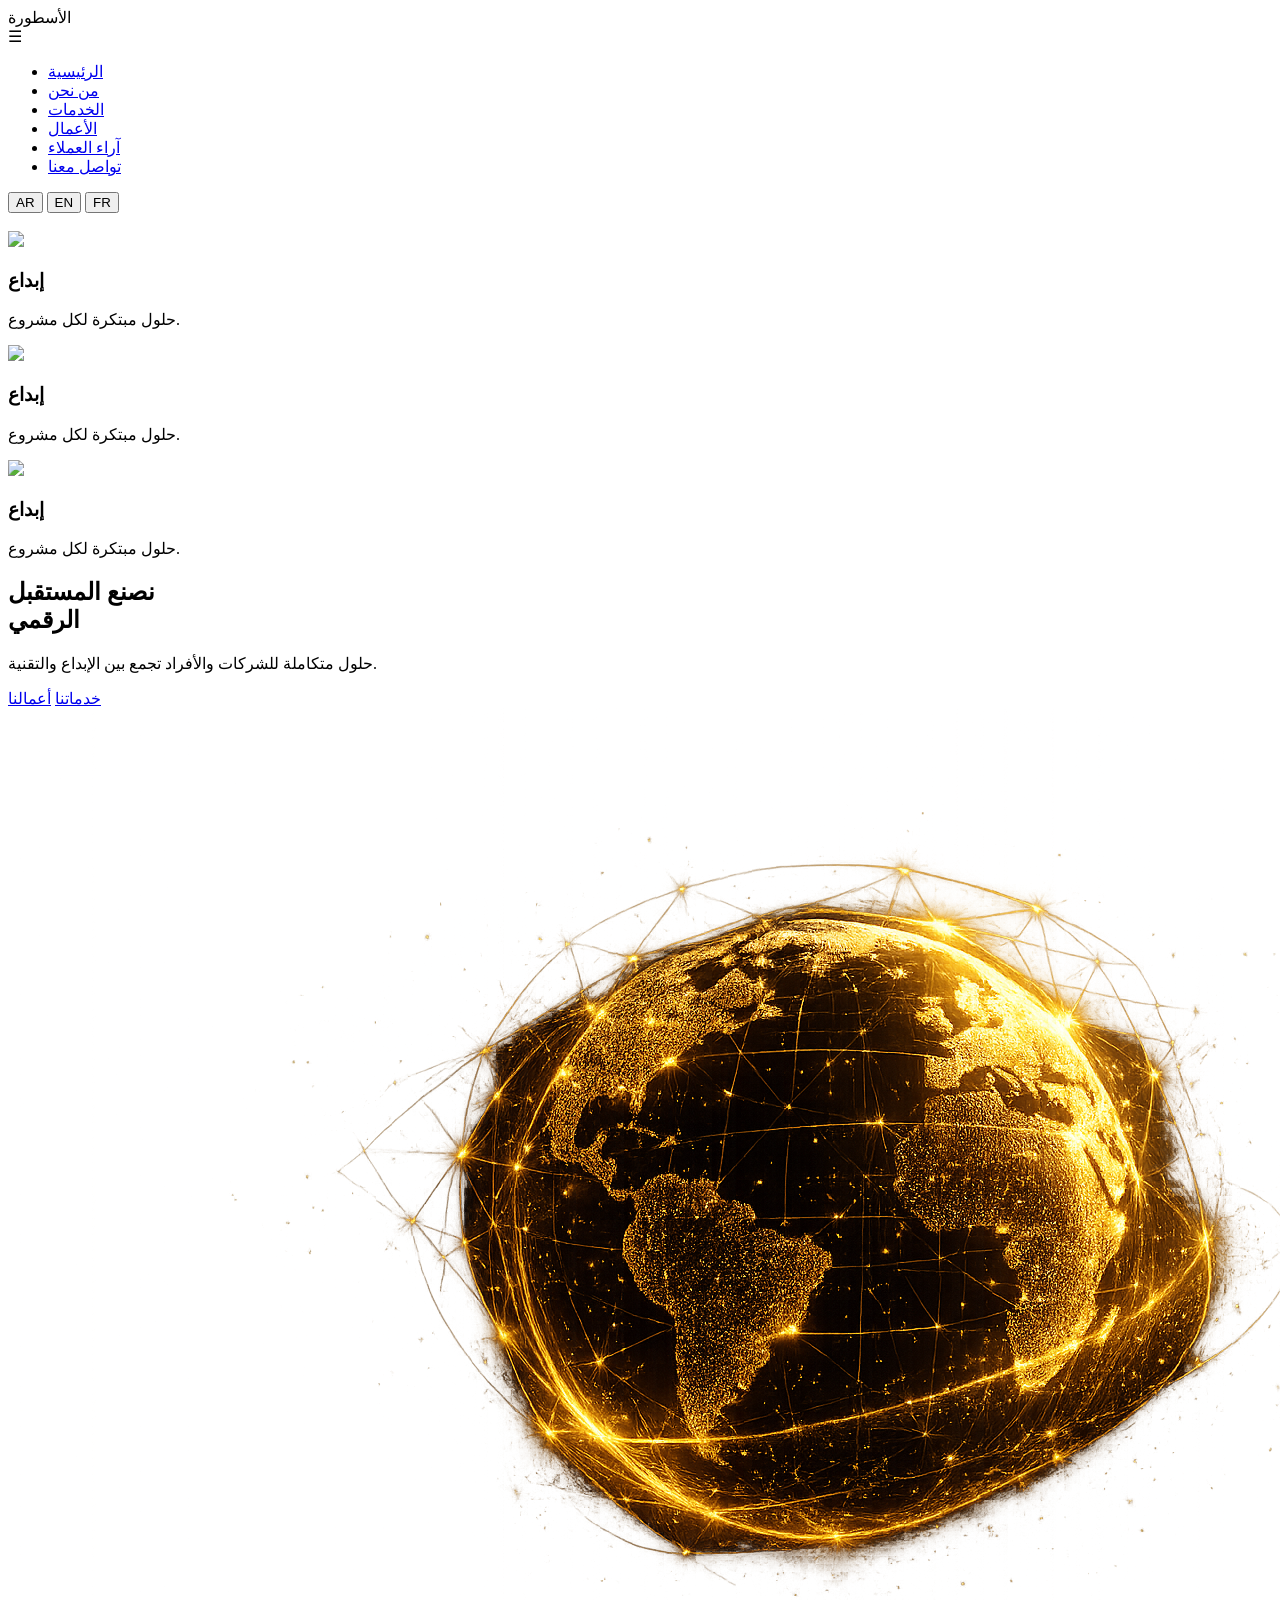
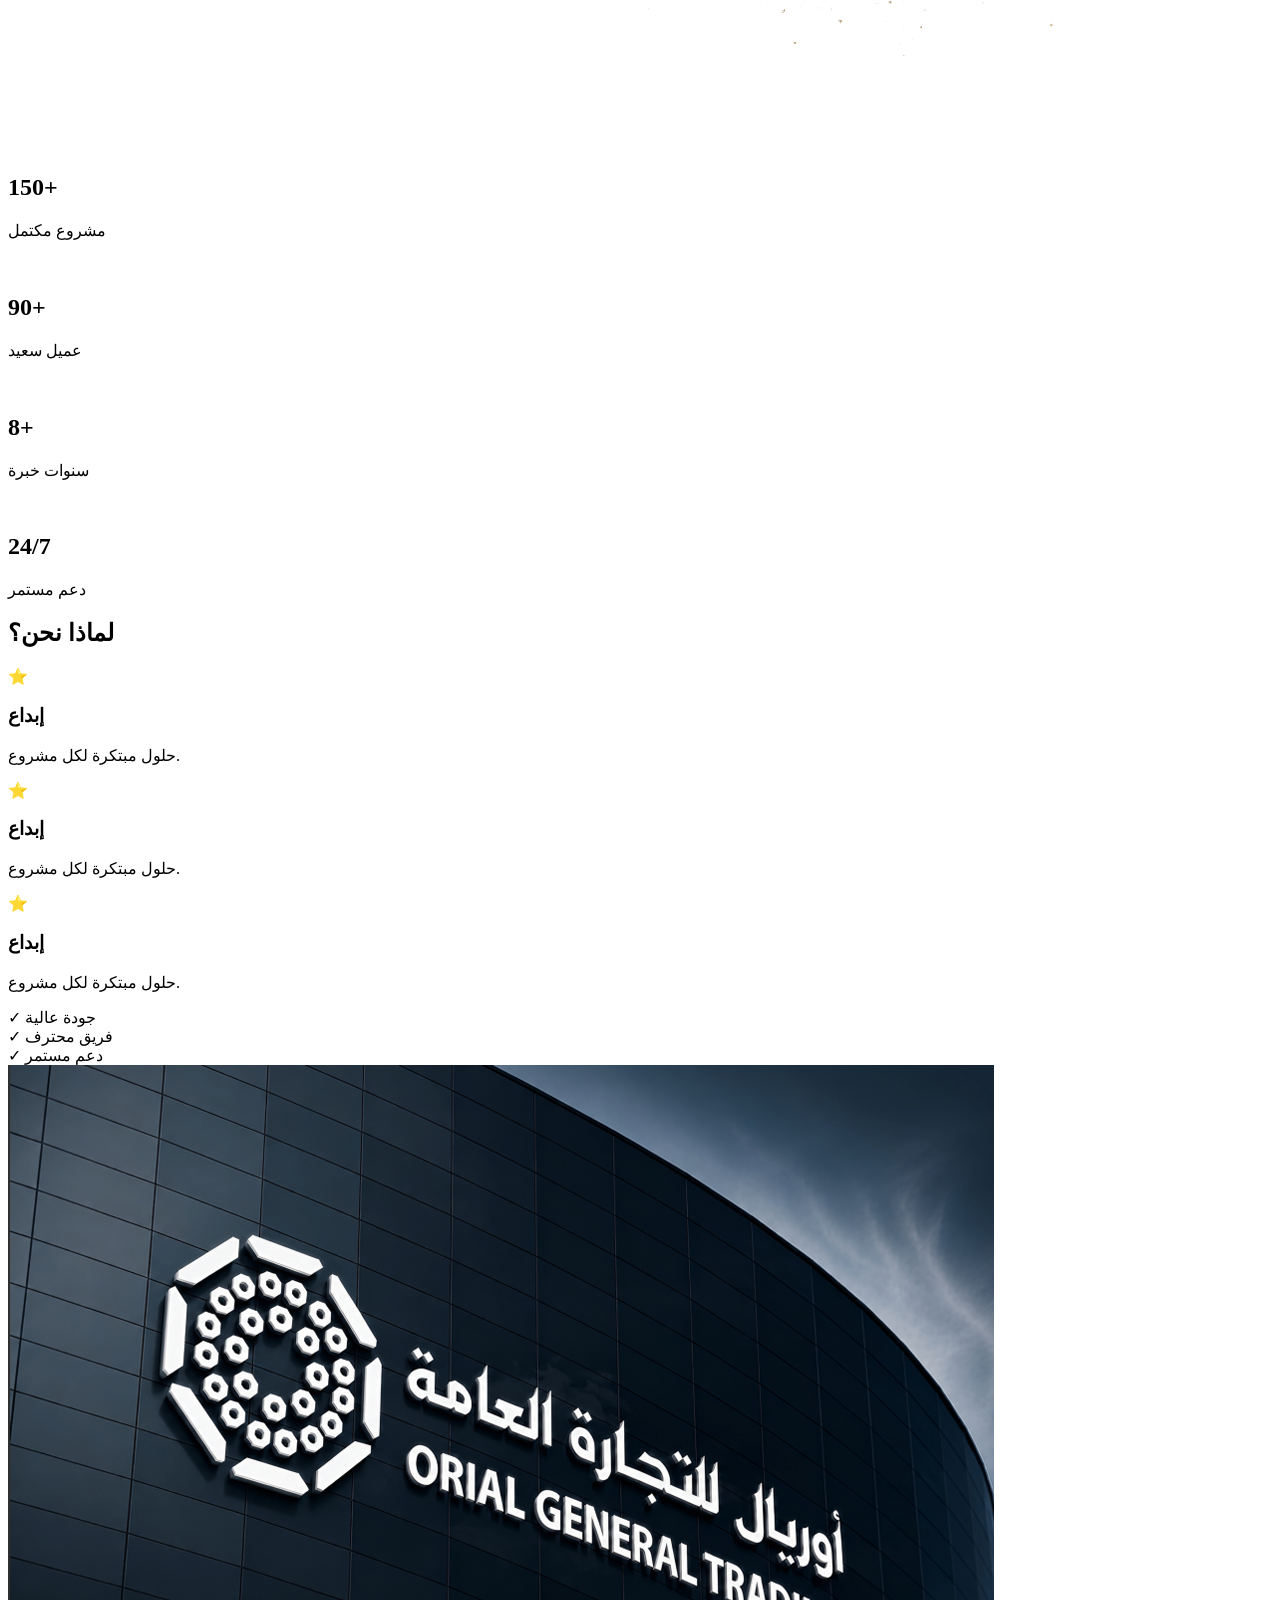
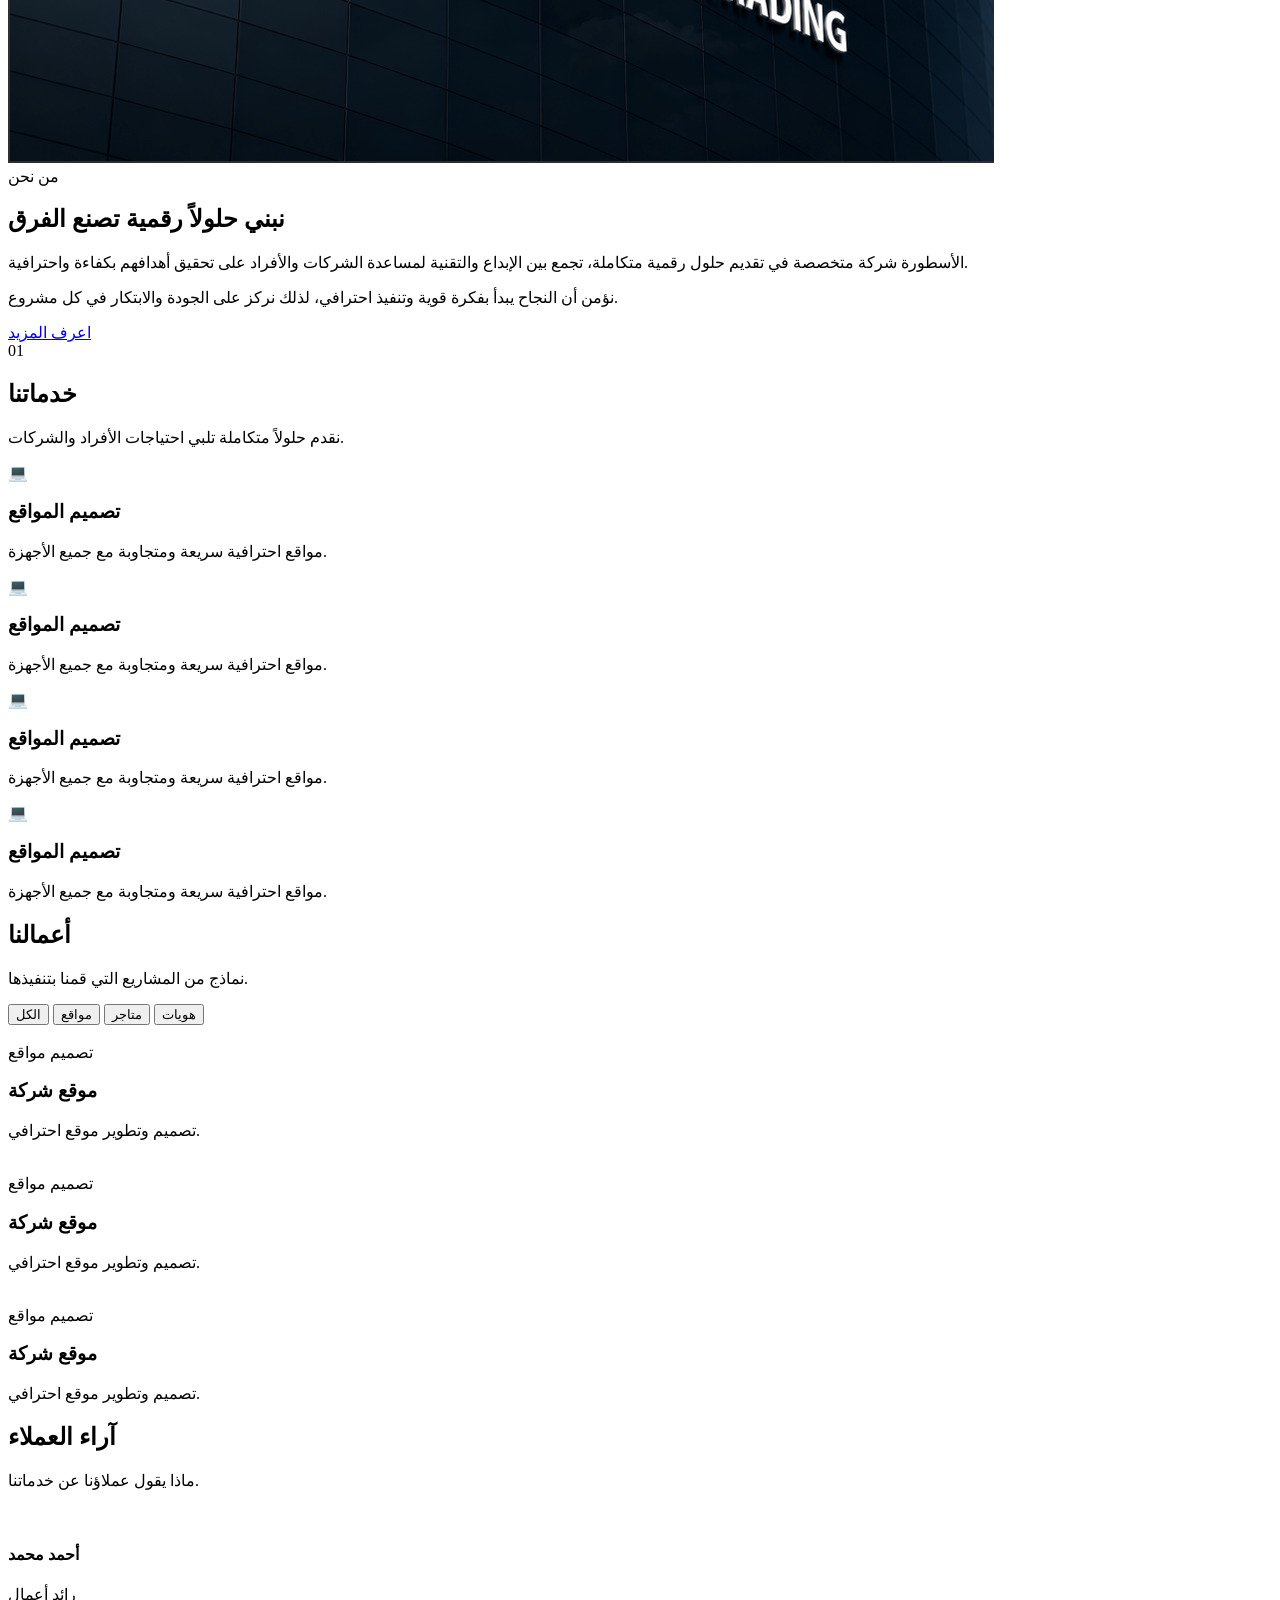
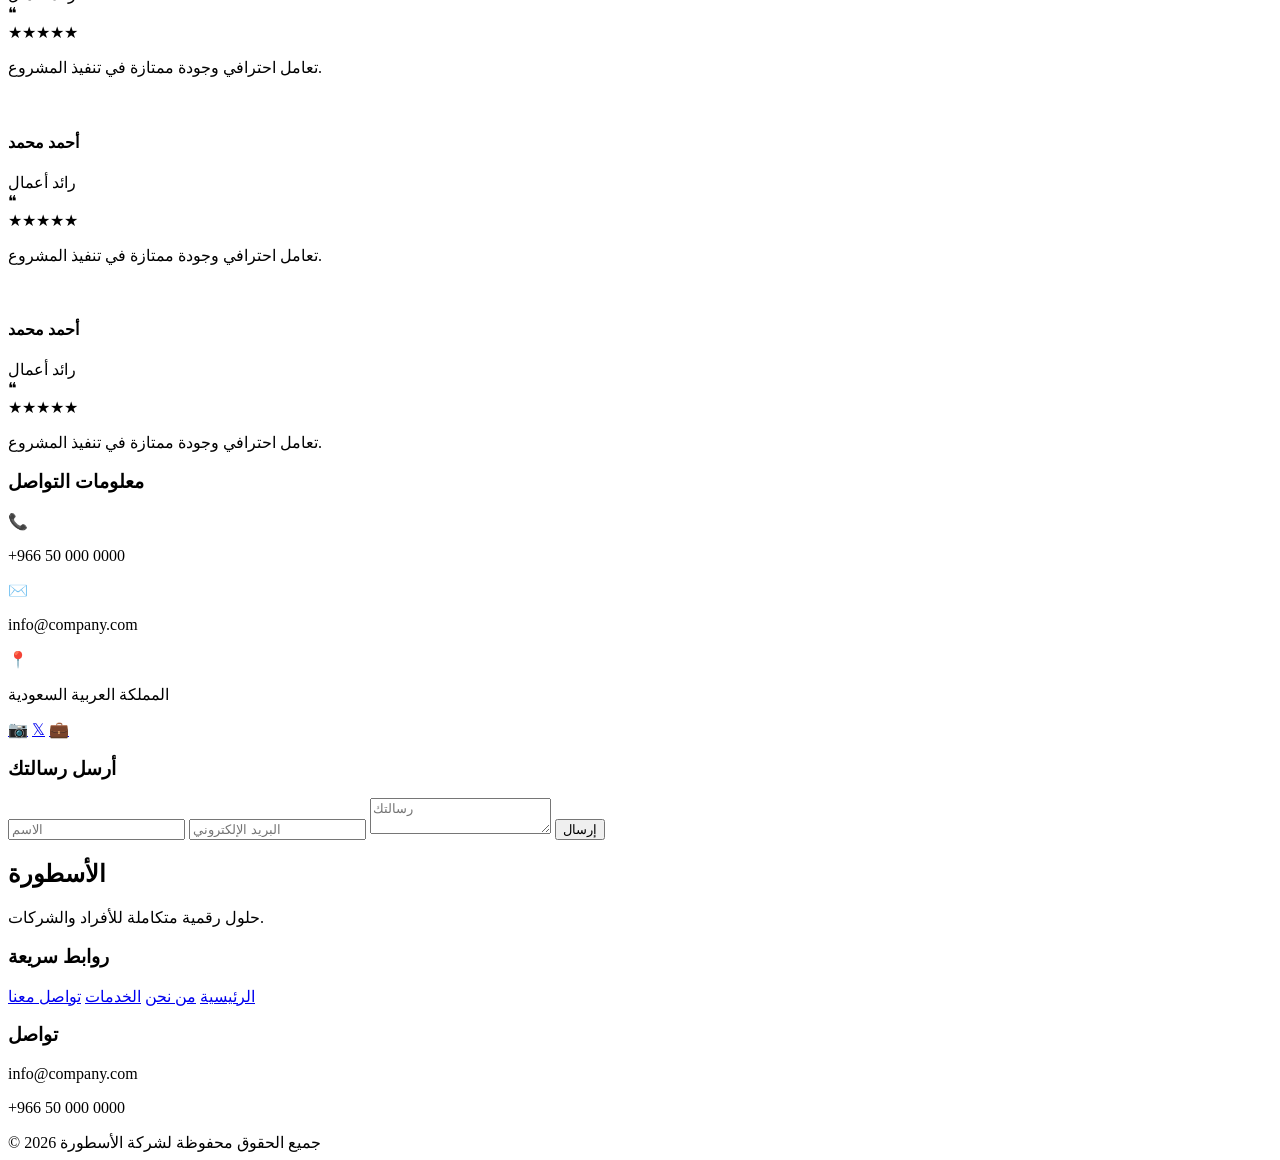
==== commit 15ebd497: "Update index.html" ====
--- a/index.html
+++ b/index.html
@@ -5,7 +5,7 @@
     <meta name="viewport" content="width=device-width, initial-scale=1.0">
     <title>اسم الشركة</title>
 
-    <link rel="stylesheet" href="orial2.css">
+    <link rel="stylesheet" href="orial21.css">
 </head>
 <body>
 
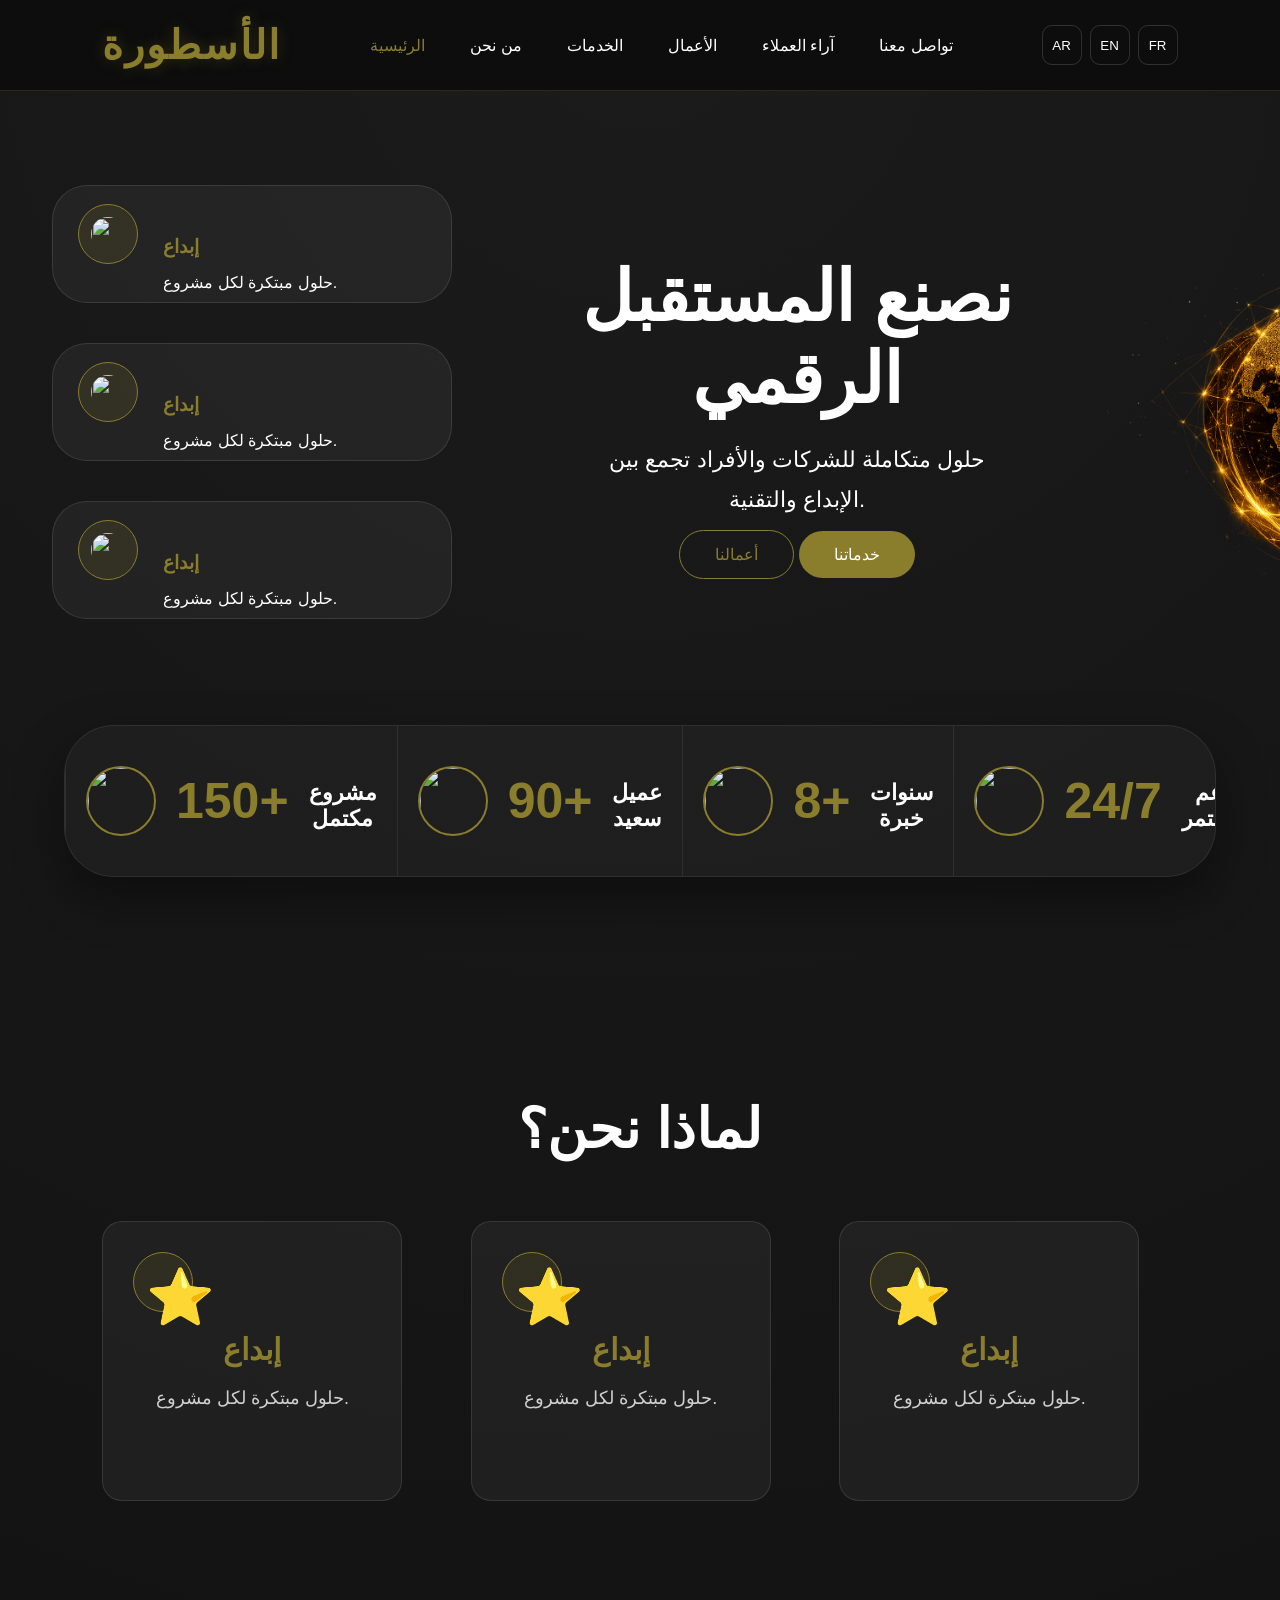
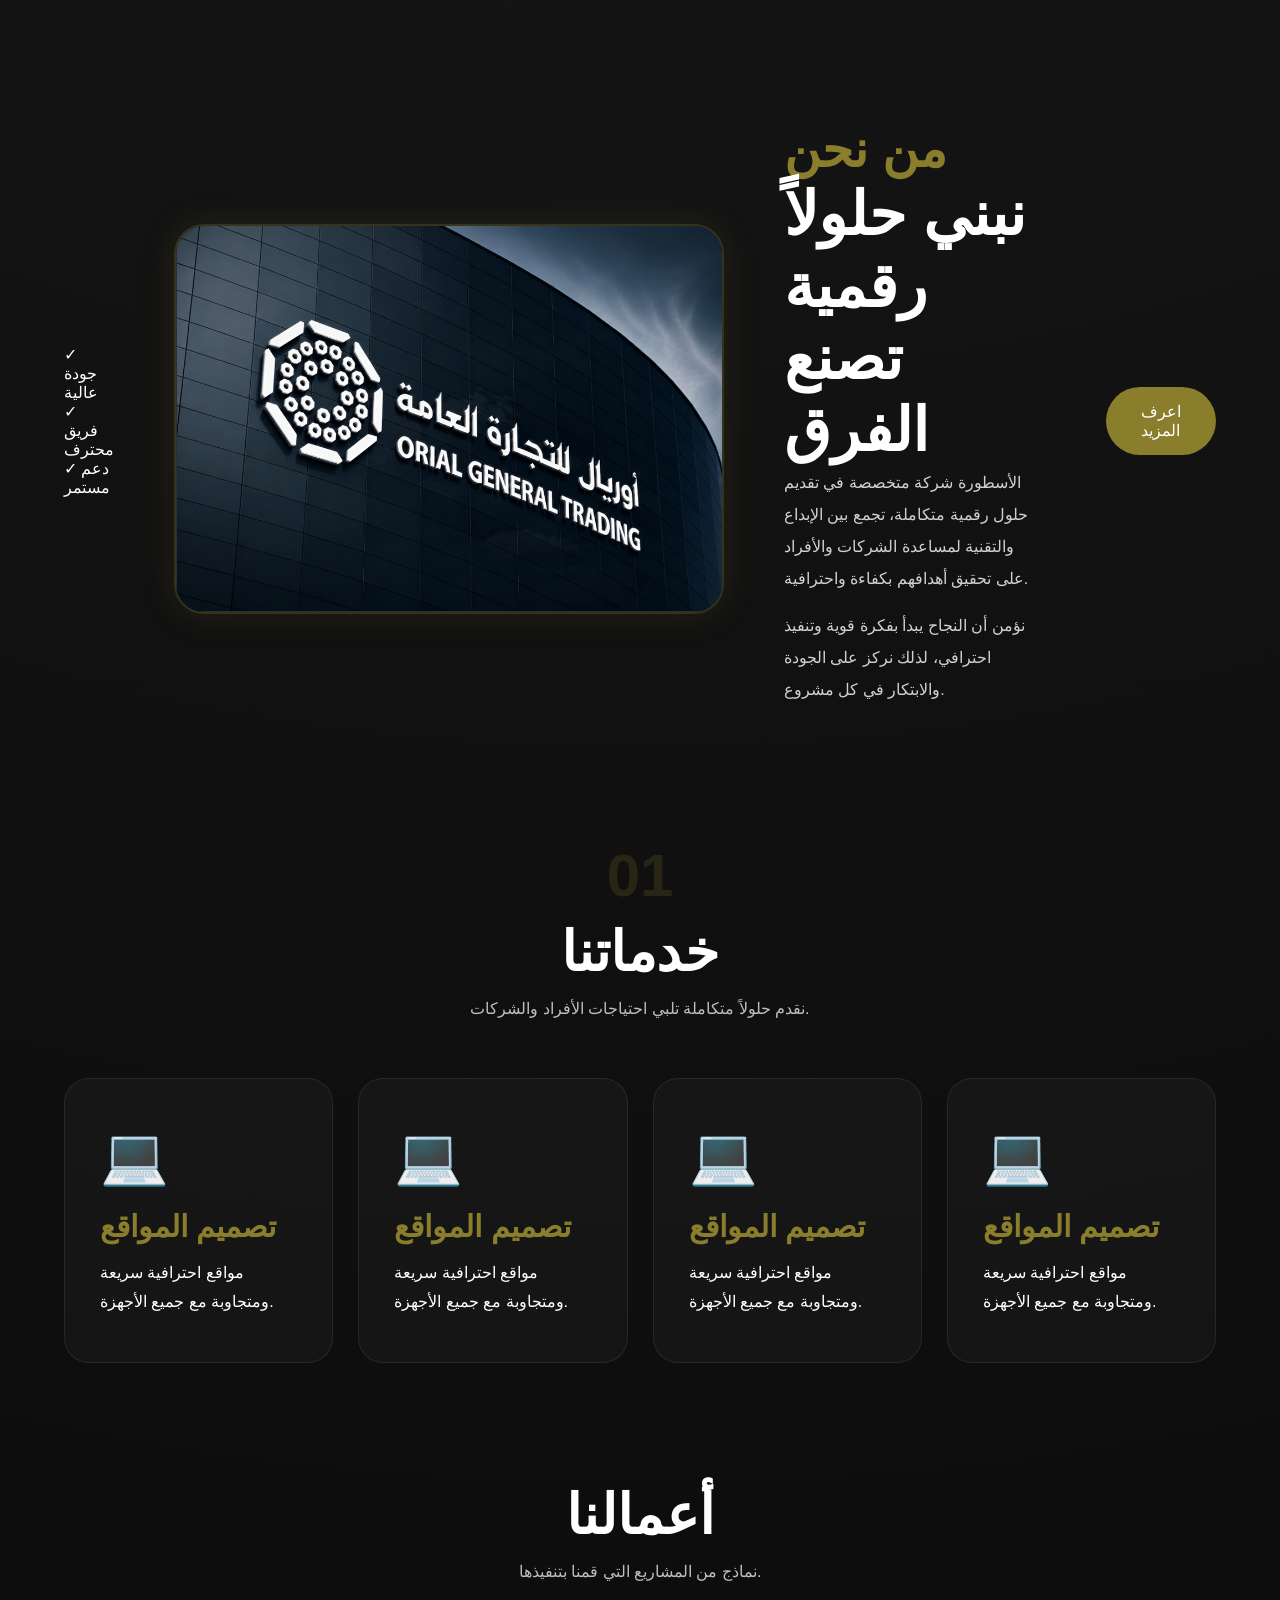
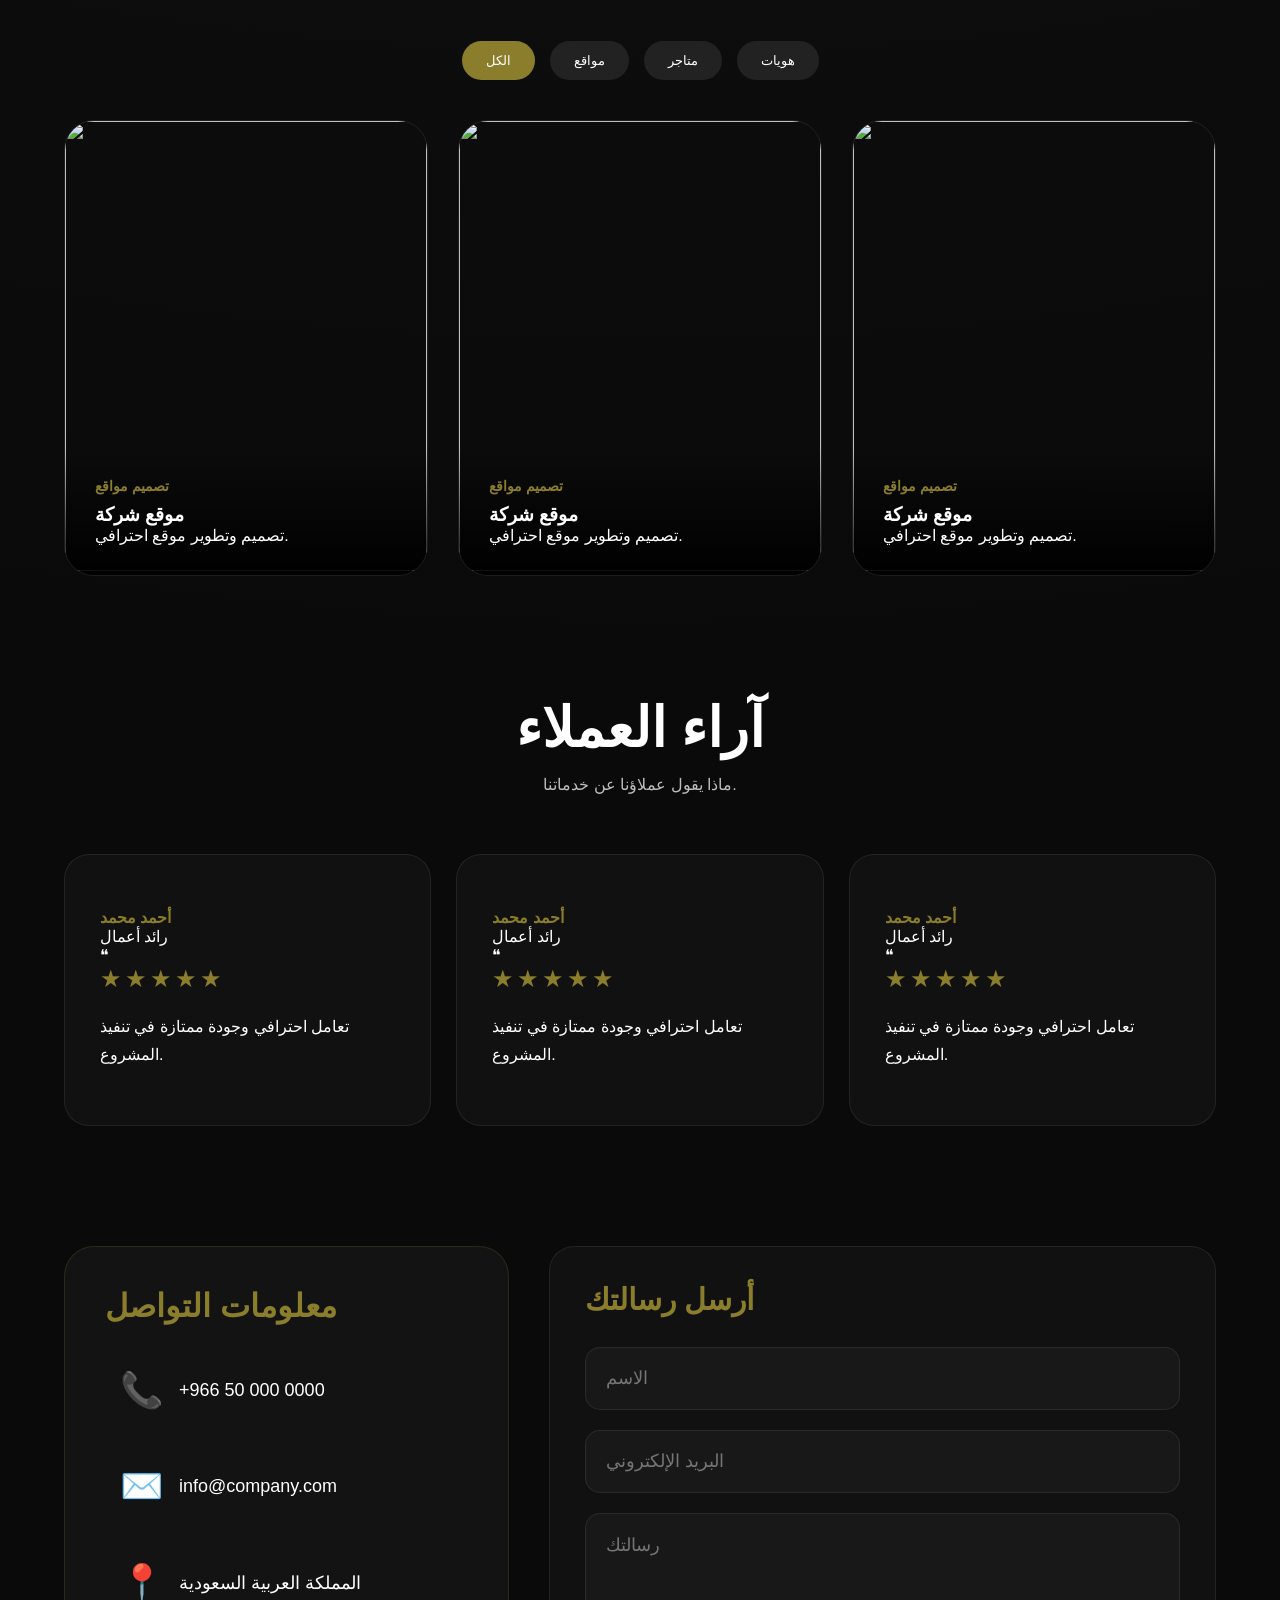
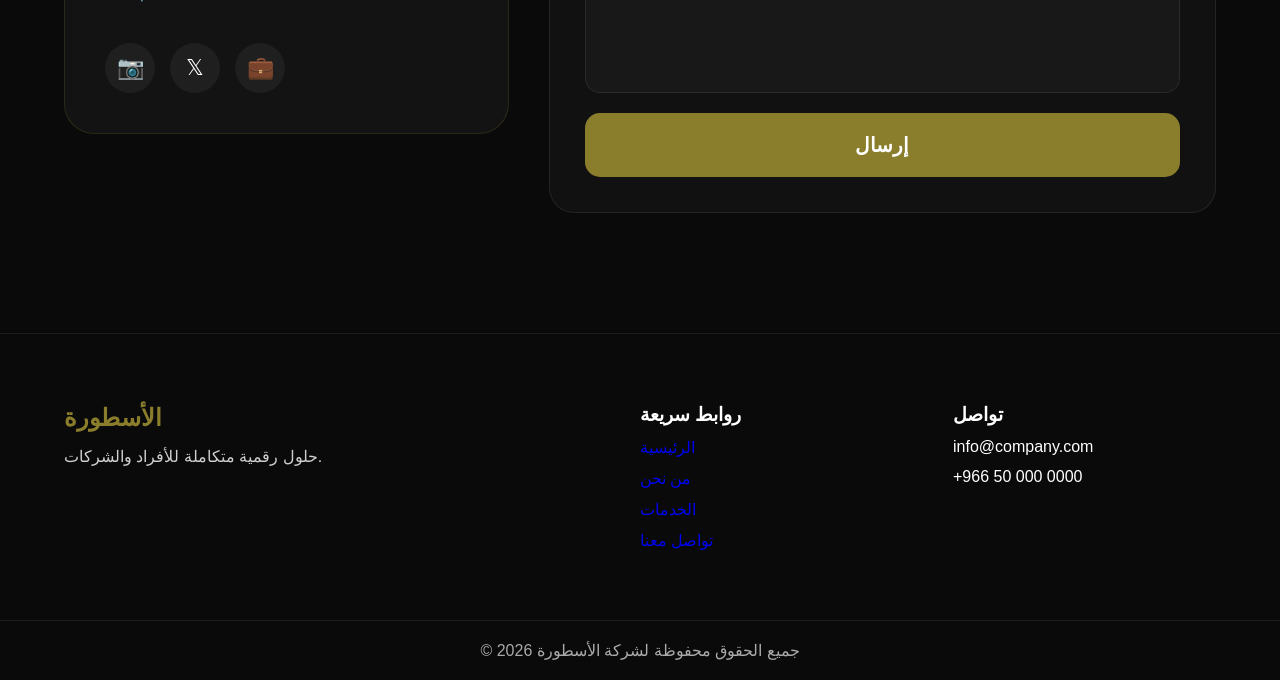
==== commit 284c4972: "Refactor index.html and update stylesheet link Updated the HTML structure and linked a new styleshee" ====
--- a/index.html
+++ b/index.html
@@ -5,7 +5,7 @@
     <meta name="viewport" content="width=device-width, initial-scale=1.0">
     <title>اسم الشركة</title>
 
-    <link rel="stylesheet" href="orial21.css">
+    <link rel="stylesheet" href="orial2.css">
 </head>
 <body>
 
--- a/orial2.css
+++ b/orial2.css
@@ -0,0 +1,1604 @@
+*{
+    margin:0;
+    padding:0;
+    box-sizing:border-box;
+}
+
+
+
+body{
+    font-family:Cairo,sans-serif;
+    background:#111111;
+    color:white;
+    
+}
+
+a{
+    text-decoration:none;
+}
+
+ul{
+    list-style:none;
+}
+
+header{
+    position:fixed;
+    top:0;
+    left:0;
+    width:100%;
+    z-index:1000;
+    backdrop-filter:blur(12px);
+}
+
+
+
+.navbar{
+    display:flex;
+    justify-content:space-between;
+    align-items:center;
+ padding:22px 8%;
+    position:fixed;
+    width:100%;
+    top:0;
+    left:0;
+    z-index:1000;
+  
+     border-bottom:1px solid rgba(138,125,44,.25);
+     
+    background:rgba(10,10,10,.75);
+
+    backdrop-filter:blur(15px);
+
+}
+
+.logo{
+   
+   
+    letter-spacing: 2px;
+   
+        font-size:40px;
+    font-weight:900;
+    color:#8A7D2C;
+
+    text-shadow:
+    0 0 15px rgba(138,125,44,.3);
+
+}
+.languages{
+    display:flex;
+    gap:8px;
+}
+
+.languages button{
+    background:transparent;
+    border:1px solid rgba(255,255,255,.15);
+
+    color:white;
+
+    width:40px;
+    height:40px;
+
+    border-radius:10px;
+
+    cursor:pointer;
+
+    transition:.3s;
+}
+
+
+.languages button:hover{
+    background:#8A7D2C;
+    color:#111;
+}
+
+.nav-links{
+    display:flex;
+    
+   
+    position:relative;
+      gap:45px;
+}
+
+.nav-links a.active{
+    color: #8A7D2C;
+}
+
+
+
+
+
+.nav-links a{
+    color:white;
+    transition:.3s;
+       
+}
+
+.nav-links a::after{
+    content:'';
+    position:absolute;
+    bottom:-8px;
+    right:0;
+    width:0;
+    height:2px;
+    background:#8A7D2C;
+    transition:.3s;
+}
+.nav-links a:hover::after{
+    width:100%;
+}
+
+.nav-links a:hover{
+    color:#8A7D2C;
+}
+
+
+#hero{
+    min-height:100vh;
+
+    display:grid;
+
+   grid-template-columns:1fr 2fr 1fr;
+
+    align-items:center;
+
+    gap:40px;
+
+    padding:50px 8%;
+}
+
+.hero-right{
+    font-size:250px;
+    text-align:center;
+   
+      
+}
+
+.hero-right img{
+    width: 650px ;
+    max-width:none;
+    
+    
+}
+
+
+.hero-left-image{
+    text-align:center;
+    margin-bottom:25px;
+
+
+}
+
+.hero-left-image img{
+    width:220px;
+    border-radius:20px;
+    opacity:.9;
+}
+.hero-buttons{
+    margin-top:25px;
+}
+
+.hero-left{
+    display:flex;
+    gap:20px;
+    flex-direction:column;
+
+      transform: translateX(-50px) translateY(-80px);
+}
+
+.hero-left,
+.hero-center,
+.hero-right{
+    align-self:center;
+}
+
+
+
+.hero-center{
+
+    text-align:center;
+    
+    
+    transform: translateY(-40px)translateX(40px) ;
+   
+    
+
+        
+}
+
+.hero-center h1{
+    font-size:70px;
+    margin-bottom:20px;
+    white-space:nowrap;
+}
+
+.hero-center p{
+    font-size:22px;
+    margin-bottom:30px;
+      max-width:650px;
+    margin:20px auto;
+    line-height:1.8;
+}
+
+.hero-right img{
+    animation: float 5s ease-in-out infinite;
+}
+
+@keyframes float{
+
+    0%{
+        transform:translateY(0);
+    }
+
+    50%{
+        transform:translateY(-15px);
+    }
+
+    100%{
+        transform:translateY(0);
+    }
+
+}
+
+
+.btn-primary,
+.btn-secondary{
+    padding:15px 35px;
+    border-radius:50px;
+    transition:.3s;
+}
+
+.btn-primary{
+    background:#8A7D2C;
+    color:white;
+}
+
+.btn-secondary{
+    border:1px solid #8A7D2C;
+    color:#8A7D2C;
+}
+
+.btn-primary:hover,
+.btn-secondary:hover{
+    transform:translateY(-4px);
+}
+
+
+body{
+    background:
+    radial-gradient(circle at top,
+    #1b1b1b,
+    #0a0a0a 70%);
+}
+
+
+
+.card{
+    width:100%;
+    min-height:280px;
+
+    padding:45px 35px;
+
+    border-radius:25px;
+
+    background:rgba(255,255,255,.04);
+
+    border:1px solid rgba(255,255,255,.08);
+
+    transition:.4s;
+
+    text-align:center;
+}
+
+.card h3{
+    font-size:30px;
+    color:#8A7D2C;
+    margin-bottom:20px;
+}
+
+.card p{
+    font-size:18px;
+    line-height:1.8;
+    color:#d0d0d0;
+}
+
+.card:hover{
+    transform:translateY(-12px);
+
+    border-color:#8A7D2C;
+
+    box-shadow:
+    0 0 30px rgba(138,125,44,.25);
+}
+.card-icon{
+    font-size:55px;
+    margin-bottom:20px;
+}
+
+.cards{
+    display:grid;
+    grid-template-columns:repeat(3,1fr);
+    gap:30px;
+    margin-top:50px;
+}
+
+.card:hover{
+    transform:translateY(-10px);
+}
+
+.feature-card{
+    display:flex;
+    align-items:center;
+    
+
+    background:rgba(255,255,255,.05);
+    border:1px solid rgba(255,255,255,.1);
+
+    border-radius:35px;
+
+    padding:10px 25px;
+
+      min-height: 110px;
+    
+
+  
+   
+
+    
+
+    width: 400px;   /* العرض */
+    min-height: 100px; /* الارتفاع */
+
+ 
+    margin-bottom:20px;
+
+ 
+    
+
+
+    gap:25px;
+}
+
+.card-icon{
+    width:60px;
+    height:60px;
+
+    padding:12px;
+
+    background:rgba(138,125,44,.15);
+
+    border:1px solid #8A7D2C;
+
+    border-radius:50%;
+}
+
+.card-content h3{
+    color:#8A7D2C;
+    margin-bottom:8px;
+    
+}
+
+.card-content p{
+    color:white;
+    margin:0;
+}
+.features-grid{
+    display:grid;
+    grid-template-columns:repeat(3,1fr);
+    gap:30px;
+    margin-top:60px;
+}
+
+
+
+
+
+
+
+.feature-card img{
+    width:60px;
+    height:60px;
+    object-fit:contain;
+}
+.stat-number{
+    font-size:90px;
+    font-weight:700;
+    color:#8A7D2C;
+}
+
+.stats-container{
+    position:relative;
+}
+
+.stats-container::before{
+    content:'';
+    position:absolute;
+    top:0;
+    left:20%;
+    width:60%;
+    height:2px;
+    background:#8A7D2C;
+}
+
+
+
+.feature-card h3{
+    color:#8A7D2C;
+    margin-bottom:15px;
+        margin-top:40px;
+
+}
+
+
+.feature-card p {
+   white-space: nowrap;
+
+
+
+}
+
+#why-us{
+    padding:100px 8%;
+    text-align:center;
+}
+
+#why-us h2{
+    font-size:55px;
+    margin-bottom:60px;
+}
+
+
+.why-container{
+    display:flex;
+    gap:25px;
+    justify-content:center;
+    flex-wrap:wrap;
+}
+
+.card{
+    width:300px;
+    padding:30px;
+    border-radius:20px;
+
+    background:rgba(255,255,255,.05);
+
+    border:1px solid rgba(255,255,255,.1);
+
+    transition:.3s;
+}
+
+.card:hover{
+    transform:translateY(-10px);
+}
+
+.card h3{
+    color:#8A7D2C;
+    margin-bottom:15px;
+}
+
+
+
+#stats h2{
+    color:#8A7D2C;
+    font-size:50px;
+}
+
+
+#stats{
+
+    
+    width:90%;
+
+  margin: -175px auto 120px auto;
+box-shadow:0 20px 50px rgba(0,0,0,.4);
+
+    display:grid;
+
+    grid-template-columns:
+    repeat(4,1fr);
+
+    background:
+    rgba(255,255,255,.03);
+
+    border:1px solid rgba(255,255,255,.08);
+
+    border-radius:50px;
+
+    overflow:hidden;
+}
+
+
+
+.stat-box:hover{
+
+    background:
+    rgba(138,125,44,.08);
+}
+
+.stat-box h2{
+    color:#8A7D2C;
+    font-size:70px;
+    font-weight:800;
+}
+
+.stat-box p{
+    color:white;
+    font-size:22px;
+    font-weight:600;
+    margin-top:10px;
+}
+
+
+
+.stat-box{
+    display:flex;
+    align-items:center;
+    justify-content:center;
+    gap:20px;
+    text-align:center;
+
+    padding:40px 20px;
+
+    border-left:
+    1px solid rgba(255,255,255,.08);
+    transition:.3s;
+}
+
+.stat-box img{
+    width:70px;
+    height:70px;
+    border-radius:50%;
+    object-fit:cover;
+    border:2px solid #8A7D2C;
+}
+
+.stat-content{
+    text-align:right;
+}
+
+
+
+
+
+#services{
+
+    width:90%;
+
+    margin:120px auto;
+}
+
+.section-title{
+
+    text-align:center;
+
+    margin-bottom:60px;
+}
+
+.section-title h2{
+
+    font-size:55px;
+
+    color:white;
+
+    margin-bottom:15px;
+}
+
+.section-title p{
+
+    color:#bdbdbd;
+}
+
+.services-grid{
+
+    display:grid;
+
+    grid-template-columns:
+    repeat(4,1fr);
+
+    gap:25px;
+}
+
+.service-card{
+
+    background:
+    rgba(255,255,255,.03);
+
+    border:
+    1px solid rgba(255,255,255,.08);
+
+    border-radius:25px;
+
+    
+  padding:45px 35px;
+    min-height:280px;
+    transition:.4s;
+}
+
+.service-icon{
+    font-size:55px;
+    margin-bottom:20px;
+}
+
+.service-card:hover{
+
+
+    transform:translateY(-12px);
+
+    border-color:#8A7D2C;
+
+    box-shadow:
+    0 0 35px rgba(138,125,44,.25);
+}
+
+
+.service-card h3{
+
+    color:#8A7D2C;
+   
+    font-size:30px;
+  
+    margin-bottom:15px;
+
+
+    margin-bottom:15px;
+}
+.service-number{
+    font-size:60px;
+    font-weight:800;
+    color:rgba(138,125,44,.2);
+
+    display:block;
+
+    margin-bottom:10px;
+}
+
+.service-card p{
+
+    color:white;
+
+    line-height:1.8;
+}
+
+#about{
+
+    width:90%;
+    margin:120px auto;
+}
+
+.about-container{
+
+    display:flex;
+
+    align-items:center;
+
+    justify-content:space-between;
+
+    gap:60px;
+}
+
+.about-image img{
+    width:550px;
+
+    border-radius:30px;
+
+    border:2px solid rgba(138,125,44,.3);
+
+    box-shadow:
+    0 0 35px rgba(138,125,44,.15);
+}
+
+.about-content{
+
+    max-width:600px;
+}
+
+.about-content span{
+    color:#8A7D2C;
+    font-size:50px;
+    font-weight:700;
+}
+
+.about-content h2{
+    font-size:60px;
+    line-height:1.2;
+}
+.about-content p{
+
+    color:#d0d0d0;
+
+    line-height:2;
+
+    margin-bottom:15px;
+}
+
+#portfolio{
+
+    width:90%;
+
+    margin:120px auto;
+}
+.portfolio-grid{
+
+    display:grid;
+
+    grid-template-columns:
+    repeat(3,1fr);
+
+    gap:30px;
+}
+.project-card{
+
+    overflow:hidden;
+
+    
+
+    position:relative;
+
+    cursor:pointer;
+
+    
+    border-radius:30px;
+
+
+
+
+    border:1px solid rgba(255,255,255,.08);
+
+    transition:.4s;
+
+}
+.project-card:hover{
+    transform:translateY(-10px);
+
+    box-shadow:
+    0 0 35px rgba(138,125,44,.25);
+}
+.project-card img{
+
+     width:100%;
+    height:450px;
+    object-fit:cover;
+    transition:.6s;
+    
+  
+
+   
+}
+
+.project-card:hover img{
+    transform:scale(1.08);
+}
+.project-info{
+    position:absolute;
+    bottom:0;
+    width:100%;
+
+    padding:30px;
+
+    background:
+    linear-gradient(
+    transparent,
+    rgba(0,0,0,.95));
+
+    color:white;
+}
+.project-info span{
+    color:#8A7D2C;
+    font-size:14px;
+    font-weight:700;
+    display:block;
+    margin-bottom:10px;
+}
+
+#testimonials{
+    width:90%;
+    margin:120px auto;
+}
+
+.testimonials-grid{
+    display:grid;
+    grid-template-columns:repeat(3,1fr);
+    gap:25px;
+}
+
+.testimonial-card{
+    background:rgba(255,255,255,.03);
+
+    border:1px solid rgba(255,255,255,.08);
+
+    border-radius:25px;
+
+    padding:35px;
+
+    transition:.4s;
+
+    position:relative;
+
+    overflow:hidden;
+}
+
+.testimonial-card:hover{
+    transform:translateY(-10px);
+
+    border-color:#8A7D2C;
+
+    box-shadow:
+    0 0 30px rgba(138,125,44,.25);
+}
+
+.stars{
+    color:#8A7D2C;
+
+    font-size:24px;
+
+    margin-bottom:20px;
+
+    letter-spacing:3px;
+}
+
+.testimonial-card p{
+    color:white;
+    line-height:1.8;
+    margin-bottom:20px;
+}
+
+.testimonial-card h4{
+    color:#8A7D2C;
+}
+
+#contact{
+    width:90%;
+    margin:120px auto;
+    
+}
+.contact-container{
+    display:grid;
+    grid-template-columns:1fr 1.5fr;
+    gap:40px;
+    align-items:start;
+}
+
+.contact-info{
+
+      background:rgba(255,255,255,.04);
+    border:1px solid rgba(138,125,44,.2);
+    border-radius:30px;
+    padding:40px;
+}
+
+.contact-info h3{
+    color:#8A7D2C;
+
+    font-size:32px;
+
+    margin-bottom:30px;
+}
+
+.contact-item{
+    display:flex;
+
+    align-items:center;
+
+    gap:15px;
+
+    margin-bottom:25px;
+       padding:15px;
+    border-radius:15px;
+    transition:.3s;
+}
+
+.contact-item:hover{
+    background:rgba(138,125,44,.08);
+}
+
+.contact-item span{
+    font-size:35px;
+}
+.contact-item p{
+    font-size:18px;
+}
+.contact-form{
+    width:100%;
+
+    display:flex;
+    flex-direction:column;
+    gap:20px;
+
+    background:rgba(255,255,255,.03);
+
+    border:1px solid rgba(255,255,255,.08);
+
+    border-radius:25px;
+
+    padding:35px;
+
+    margin:0;
+    max-width:none;
+}
+
+.contact-form h3{
+    color:#8A7D2C;
+    font-size:30px;
+    margin-bottom:10px;
+}
+
+.social-links{
+    display:flex;
+    gap:15px;
+    margin-top:25px;
+}
+
+.social-links a{
+    width:50px;
+    height:50px;
+    display:flex;
+    align-items:center;
+    justify-content:center;
+
+    border-radius:50%;
+    background:rgba(255,255,255,.05);
+
+    color:white;
+    font-size:22px;
+
+    transition:.3s;
+}
+
+.social-links a:hover{
+    background:#8A7D2C;
+    transform:translateY(-3px);
+}
+
+
+
+.contact-form input,
+.contact-form textarea{
+
+    background:rgba(255,255,255,.03);
+
+    border:1px solid rgba(255,255,255,.08);
+
+    border-radius:15px;
+
+    color:white;
+
+     font-size:18px;
+    padding:20px;
+}
+
+.contact-form textarea{
+    height:180px;
+    resize:none;
+}
+
+.contact-form button{
+
+    background:#8A7D2C;
+
+    color:white;
+
+    border:none;
+
+  
+
+    border-radius:15px;
+
+    cursor:pointer;
+
+   
+
+        padding:20px;
+    font-size:20px;
+    font-weight:700
+}
+.contact-form button:hover{
+    transform:translateY(-3px);
+
+    box-shadow:
+    0 0 25px rgba(138,125,44,.3);
+}
+footer{
+
+    margin-top:120px;
+
+    background:#0a0a0a;
+
+    border-top:
+    1px solid rgba(255,255,255,.08);
+}
+
+.footer-content{
+
+    width:90%;
+
+    margin:auto;
+
+    padding:70px 0;
+
+    display:grid;
+
+    grid-template-columns:
+    2fr 1fr 1fr;
+
+    gap:50px;
+}
+
+.footer-logo h2{
+
+    color:#8A7D2C;
+
+    margin-bottom:15px;
+}
+
+.footer-logo p{
+
+    color:#cfcfcf;
+}
+
+.footer-links,
+.footer-contact{
+
+    display:flex;
+
+    flex-direction:column;
+
+    gap:12px;
+}
+
+.footer-links a{
+    transition:.3s;
+}
+
+.footer-links a:hover{
+    color:#8A7D2C;
+    padding-right:8px;
+}
+.footer-bottom{
+
+    text-align:center;
+
+    padding:20px;
+
+    border-top:
+    1px solid rgba(255,255,255,.08);
+
+    color:#aaa;
+}
+
+ #topBtn{
+        position: fixed;
+        bottom: 30px;
+        left: 30px;
+        width: 70px;
+        height: 70px;
+        border-radius: 50%;
+        border: none;
+        background: #8A7D2C;
+        color: white;
+        font-size: 30px;
+        cursor: pointer;
+        display: none;
+        box-shadow: 0 0 20px rgba(138,125,44,0.5);
+        transition: all 0.3s ease;
+        z-index: 9999;
+    }
+
+    #topBtn:hover{
+        transform: scale(1.1);
+    }
+
+    #loader{
+    position: fixed;
+    top: 0;
+    left: 0;
+    width: 100%;
+    height: 100vh;
+
+    background: #0f0f0f;
+
+    display: flex;
+    flex-direction: column;
+    justify-content: center;
+    align-items: center;
+
+    z-index: 99999;
+
+    transition: .8s;
+}
+
+#loader h1{
+    color: #8A7D2C;
+    font-size: 60px;
+    margin-bottom: 20px;
+}
+
+.loader-line{
+    width: 200px;
+    height: 4px;
+    background: rgba(255,255,255,.1);
+
+    position: relative;
+    overflow: hidden;
+}
+
+.loader-line::after{
+    content: "";
+
+    position: absolute;
+
+    top: 0;
+    right: -100%;
+
+    width: 100%;
+    height: 100%;
+
+    background: #8A7D2C;
+
+    animation: loading 1.5s linear infinite;
+}
+#typing::after{
+    content: "|";
+    color: #8A7D2C;
+    animation: blink .7s infinite;
+}
+
+.testimonial-slider{
+    display:flex;
+    gap:25px;
+    overflow-x:auto;
+    scroll-behavior:smooth;
+       display:flex;
+    overflow-x:hidden;
+    
+
+   
+    
+}
+
+.testimonial-slider::-webkit-scrollbar{
+    display:none;
+}
+
+.testimonial-card{
+    transition:.4s ease;
+}
+
+.testimonial-card:hover{
+    transform:translateY(-10px);
+    box-shadow:0 15px 30px rgba(138,125,44,.25);
+}
+
+
+
+.testimonial-card:hover .client-header img{
+
+    transform: scale(1.1);
+
+}
+
+.client-header img{
+
+    transition:.4s;
+
+
+}
+
+.testimonial-card:hover img{
+    transform: scale(1.08);
+}
+
+
+
+
+.portfolio-filter{
+    display:flex;
+    justify-content:center;
+    gap:15px;
+    margin-bottom:40px;
+}
+
+.filter-btn{
+    padding:12px 24px;
+    border:none;
+    border-radius:30px;
+    cursor:pointer;
+    background:#222;
+    color:white;
+    transition:.3s;
+}
+
+.filter-btn.active,
+.filter-btn:hover{
+    background:#8A7D2C;
+}
+
+
+
+@keyframes blink{
+
+    50%{
+        opacity:0;
+    }
+
+}
+
+
+
+@keyframes loading{
+
+    100%{
+        right: 100%;
+    }
+
+}
+
+
+
+    @media(max-width:992px){
+
+        #hero{
+            grid-template-columns:1fr;
+            text-align:center;
+            
+        }
+
+
+        .services-grid,
+        .portfolio-grid,
+        .testimonials-grid{
+            grid-template-columns:1fr;
+        }
+
+        .about-container{
+            flex-direction:column;
+              display: flex;
+    
+    text-align: center;
+        }
+
+       
+
+
+    .logo{
+        flex:1;
+    }
+
+    .nav-links{
+        flex:2;
+        justify-content:center;
+    }
+
+    .languages{
+        flex:1;
+        text-align:left;
+    }
+
+    .about-features{
+        margin-top:30px;
+
+        display:flex;
+        flex-direction:column;
+
+        gap:15px;
+    }
+    .about-features div{
+        color:white;
+
+        font-size:18px;
+
+        padding:12px 18px;
+
+        background:rgba(255,255,255,.04);
+
+        border-radius:12px;
+
+        border-right:3px solid #8A7D2C;
+    }
+    .about-content .btn-primary{
+        display:inline-block;
+        margin-top:30px;
+    }
+    .client-header{
+        display:flex;
+        align-items:center;
+        gap:15px;
+        margin-bottom:20px;
+    }
+    .client-header img{
+        width:70px;
+        height:70px;
+
+        border-radius:50%;
+
+        object-fit:cover;
+
+        border:2px solid #8A7D2C;
+    }
+    .client-header h4{
+        color:white;
+        font-size:20px;
+        margin-bottom:5px;
+    }
+    .client-header span{
+        color:#8A7D2C;
+        font-size:14px;
+    }
+
+
+    .quote{
+        font-size:60px;
+        color:rgba(138,125,44,.3);
+
+        line-height:1;
+
+        margin-bottom:10px;
+    }
+
+    #about,
+    #services,
+    #portfolio,
+    #testimonials,
+    #contact{
+
+        opacity:0;
+
+        transform:translateY(60px);
+
+        transition:1s;
+    }
+
+    .show{
+
+        opacity:1;
+
+        transform:translateY(0);
+    }
+
+    .hidden{
+        opacity:0;
+        transform:translateY(50px);
+        transition:all 1s ease;
+    }
+
+    .show{
+        opacity:1;
+        transform:translateY(0);
+    }
+
+}
+
+
+.scrolled{
+
+    background:#111;
+
+    box-shadow:0 5px 20px rgba(0,0,0,.3);
+
+}
+
+
+
+
+.menu-btn{
+    display:none;
+    font-size:30px;
+    cursor:pointer;
+}
+
+@media (max-width:768px){
+
+html,
+body{
+    overflow-x:hidden;
+}
+
+body{
+    font-size:14px;
+}
+
+/* ================= Navbar ================= */
+
+.navbar{
+    display:flex;
+    justify-content:space-between;
+    align-items:center;
+    padding:15px 20px;
+}
+
+.logo{
+    font-size:28px;
+}
+
+.languages{
+    display:none;
+}
+
+.menu-btn{
+    display:block;
+    color:#fff;
+    font-size:32px;
+    cursor:pointer;
+}
+
+.nav-links{
+    display:none;
+    flex-direction:column;
+    position:absolute;
+    top:70px;
+    right:0;
+    width:100%;
+    background:#111;
+    padding:20px 0;
+}
+
+.nav-links.show-menu{
+    display:flex;
+}
+
+.nav-links li{
+    margin:15px 0;
+    text-align:center;
+}
+
+/* ================= Hero ================= */
+
+#hero{
+    display:flex;
+    flex-direction:column;
+    align-items:center;
+    text-align:center;
+    gap:35px;
+    padding:120px 20px 60px;
+}
+
+.hero-left{
+    order:3;
+    width:100%;
+    align-items:center;
+}
+
+.hero-center{
+    order:1;
+    transform:none;
+}
+
+.hero-right{
+    order:2;
+}
+
+.hero-center h1{
+    font-size:38px;
+    line-height:1.4;
+    white-space:normal;
+}
+
+.hero-center p{
+    font-size:18px;
+}
+
+.hero-right img{
+    width:220px;
+    max-width:100%;
+}
+
+.hero-buttons{
+    justify-content:center;
+    flex-wrap:wrap;
+}
+
+/* ================= Feature Cards ================= */
+
+.feature-card{
+    width:100%;
+    max-width:350px;
+    margin:15px auto;
+    padding:18px;
+    height:auto;
+}
+
+.feature-card p{
+    white-space:normal;
+}
+
+/* ================= Stats ================= */
+
+#stats{
+    width:95%;
+    margin:40px auto;
+    display:grid;
+    grid-template-columns:repeat(2,1fr);
+    gap:20px;
+}
+
+.stat-box{
+    flex-direction:column;
+    text-align:center;
+    gap:10px;
+}
+
+/* ================= Titles ================= */
+
+h2{
+    font-size:30px;
+}
+
+.section-title h2{
+    font-size:30px;
+}
+
+.section-title p{
+    font-size:16px;
+}
+
+/* ================= Why Us ================= */
+
+.cards{
+    display:grid;
+    grid-template-columns:1fr;
+    gap:20px;
+}
+
+.card{
+    width:100%;
+}
+
+/* ================= About ================= */
+
+.about-container{
+    display:flex;
+    flex-direction:column;
+    text-align:center;
+    gap:30px;
+}
+
+.about-image img{
+    width:100%;
+    max-width:350px;
+}
+
+/* ================= Services ================= */
+
+.services-grid{
+    grid-template-columns:1fr;
+}
+
+.service-card{
+    text-align:center;
+    padding:25px;
+}
+
+.service-card h3{
+    font-size:24px;
+}
+
+.service-card p{
+    font-size:16px;
+    line-height:1.8;
+}
+
+/* ================= Portfolio ================= */
+
+.portfolio-grid{
+    grid-template-columns:1fr;
+}
+
+/* ================= Testimonials ================= */
+
+.testimonials-grid{
+    grid-template-columns:1fr;
+}
+
+/* ================= Contact ================= */
+
+.contact-container{
+    grid-template-columns:1fr;
+}
+
+}
+
+
+
+
+html,
+body{
+    overflow-x:hidden;
+}
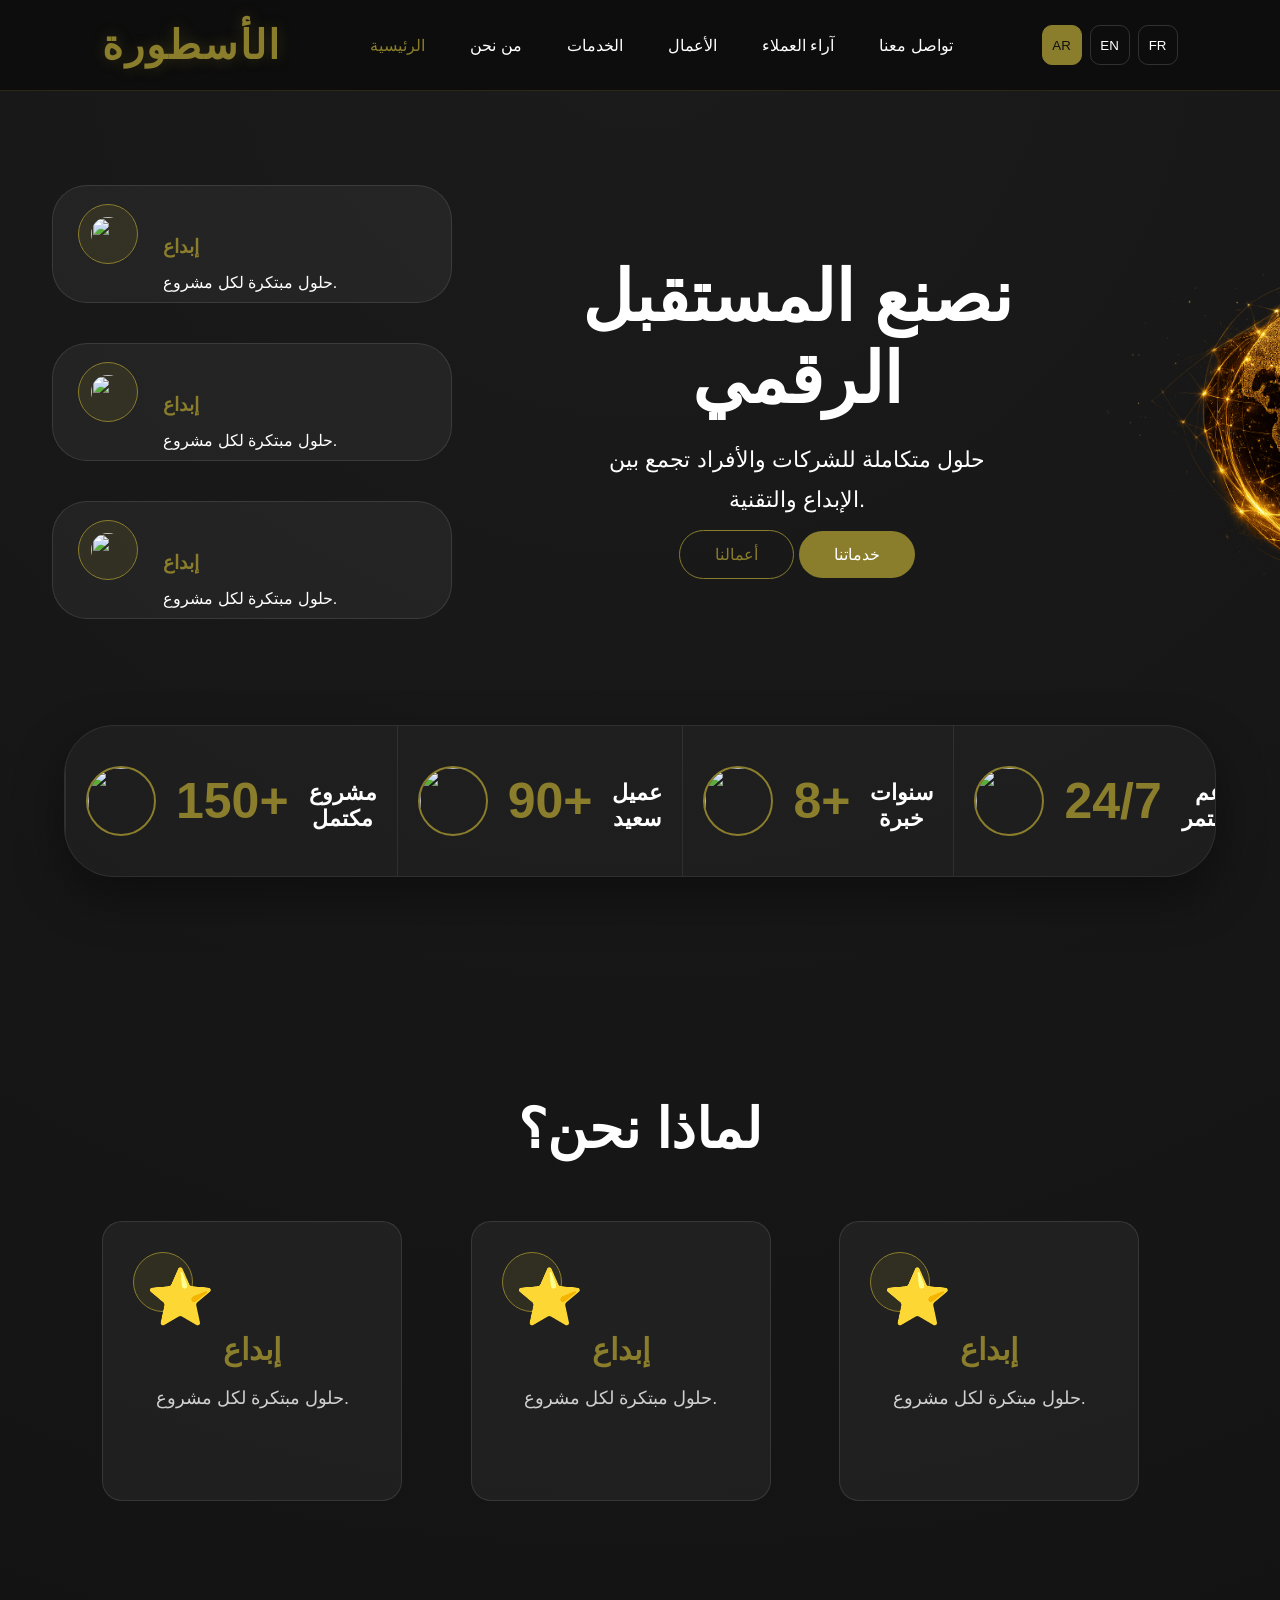
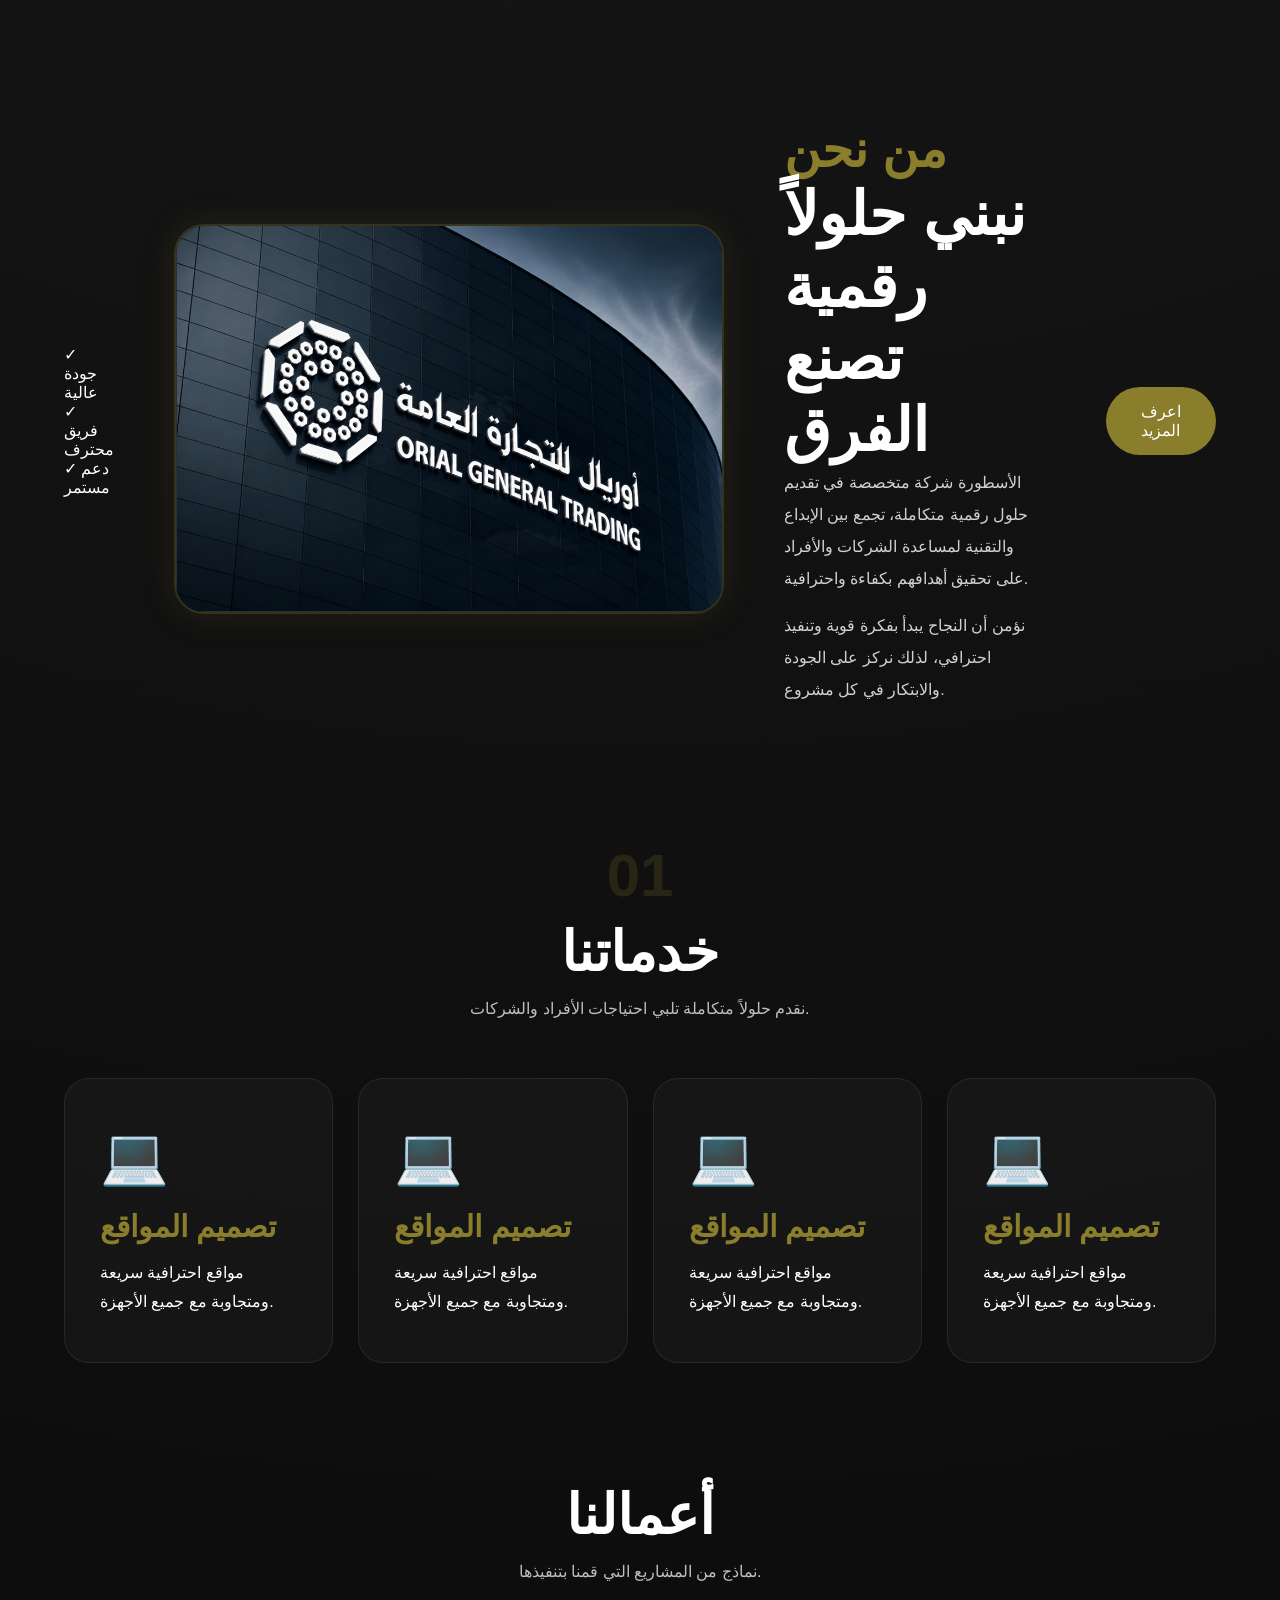
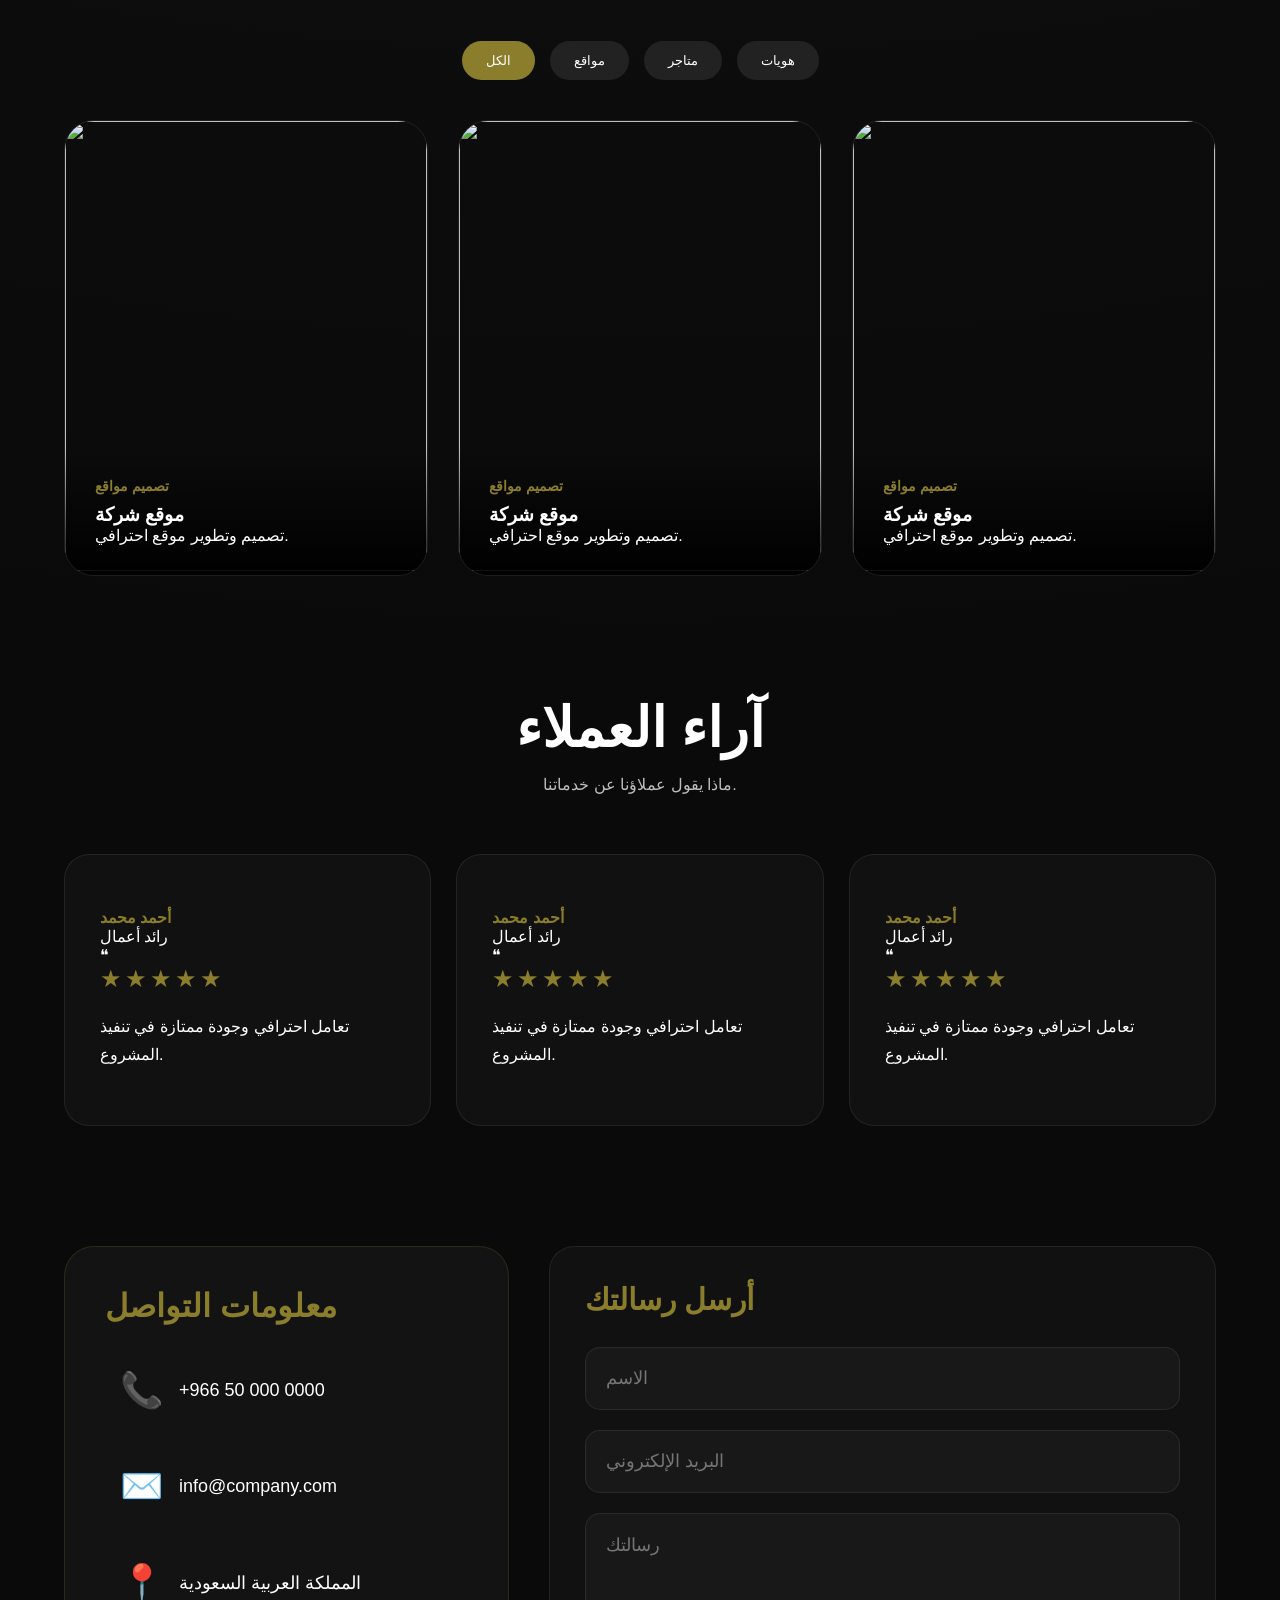
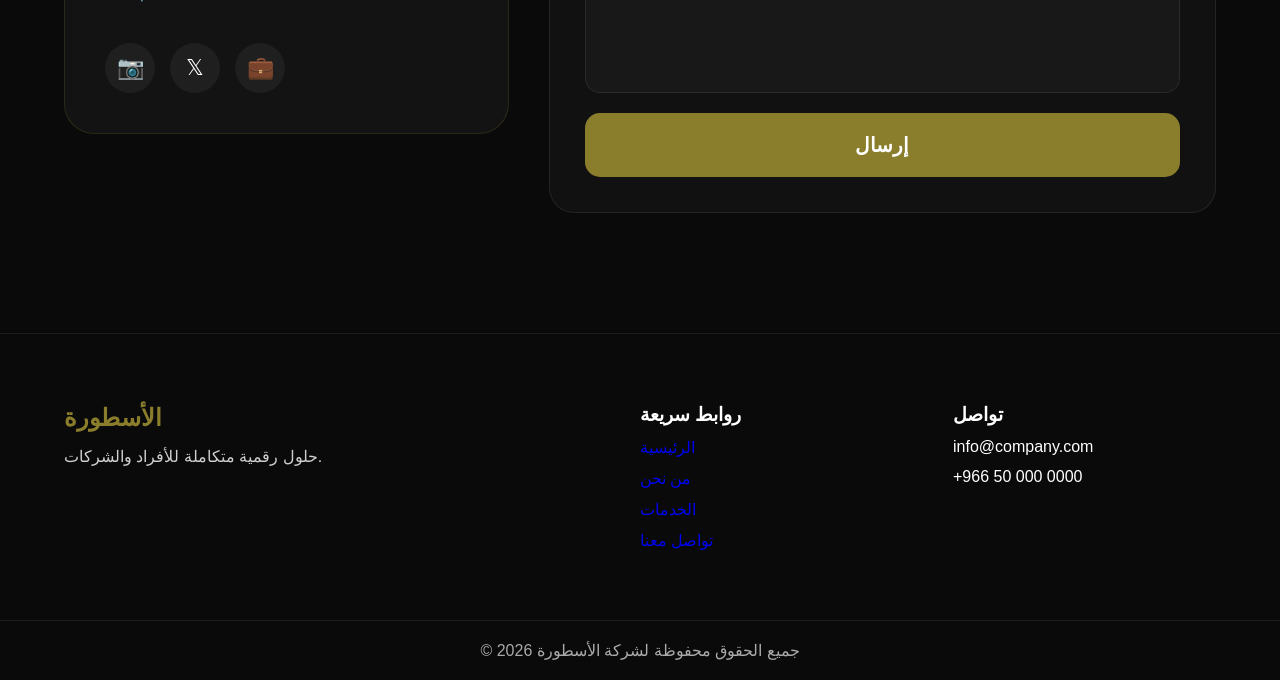
==== commit 8f95e660: "Rename orial.html to index.html" ====
--- a/index.html
+++ b/index.html
@@ -5,7 +5,7 @@
     <meta name="viewport" content="width=device-width, initial-scale=1.0">
     <title>اسم الشركة</title>
 
-    <link rel="stylesheet" href="orial2.css">
+    <link rel="stylesheet" href="orial.css">
 </head>
 <body>
 
@@ -23,19 +23,19 @@
 <div class="menu-btn">☰</div>
 
         <ul class="nav-links">
-            <li><a href="#hero">الرئيسية</a></li>
-            <li><a href="#about">من نحن</a></li>
-            <li><a href="#services">الخدمات</a></li>
-            <li><a href="#portfolio">الأعمال</a></li>
+            <li><a href="#hero" data-i18n="nav_home">الرئيسية</a></li>
+            <li><a href="#about" data-i18n="nav_about">من نحن</a></li>
+            <li><a href="#services" data-i18n="nav_services">الخدمات</a></li>
+            <li><a href="#portfolio" data-i18n="nav_portfolio">الأعمال</a></li>
            
-<li><a href="#testimonials">آراء العملاء</a></li>
-            <li><a href="#contact">تواصل معنا</a></li>
+<li><a href="#testimonials" data-i18n="nav_testimonials">آراء العملاء</a></li>
+            <li><a href="#contact" data-i18n="nav_contact">تواصل معنا</a></li>
         </ul>
 
         <div class="languages">
-            <button>AR</button>
-            <button>EN</button>
-            <button>FR</button>
+            <button data-lang="ar" class="active">AR</button>
+            <button data-lang="en">EN</button>
+            <button data-lang="fr">FR</button>
         </div>
     </nav>
 </header>
@@ -59,8 +59,8 @@
     <img src="images/icon1.png" class="card-icon">
 
     <div class="card-content">
-        <h3>إبداع</h3>
-        <p>حلول مبتكرة لكل مشروع.</p>
+        <h3 data-i18n="feature_title">إبداع</h3>
+        <p data-i18n="feature_desc">حلول مبتكرة لكل مشروع.</p>
     </div>
 
 </div>
@@ -70,8 +70,8 @@
     <img src="images/icon1.png" class="card-icon">
 
     <div class="card-content">
-        <h3>إبداع</h3>
-        <p>حلول مبتكرة لكل مشروع.</p>
+        <h3 data-i18n="feature_title">إبداع</h3>
+        <p data-i18n="feature_desc">حلول مبتكرة لكل مشروع.</p>
     </div>
 
 </div>
@@ -81,8 +81,8 @@
     <img src="images/icon1.png" class="card-icon">
 
     <div class="card-content">
-        <h3>إبداع</h3>
-        <p>حلول مبتكرة لكل مشروع.</p>
+        <h3 data-i18n="feature_title">إبداع</h3>
+        <p data-i18n="feature_desc">حلول مبتكرة لكل مشروع.</p>
     </div>
 
 </div>
@@ -93,19 +93,19 @@
 
   <h1>
     
-  نصنع المستقبل 
+  <span data-i18n="hero_title_1">نصنع المستقبل</span>
  
  <br>
- الرقمي
+ <span data-i18n="hero_title_2">الرقمي</span>
 </h1>
 
-        <p>
+        <p data-i18n="hero_desc">
             حلول متكاملة للشركات والأفراد تجمع بين الإبداع والتقنية.
         </p>
 
         <div class="hero-buttons">
-            <a href="#services" class="btn-primary">خدماتنا</a>
-            <a href="#portfolio" class="btn-secondary">أعمالنا</a>
+            <a href="#services" class="btn-primary" data-i18n="hero_btn_services">خدماتنا</a>
+            <a href="#portfolio" class="btn-secondary" data-i18n="hero_btn_portfolio">أعمالنا</a>
         </div>
 
     </div>
@@ -125,7 +125,7 @@
 
     <img src="images/project.png" alt="">
 <h2 data-target="150">0</h2>
-    <p>مشروع مكتمل</p>
+    <p data-i18n="stat_projects">مشروع مكتمل</p>
 
 </div>
    <div class="stat-box">
@@ -133,7 +133,7 @@
     <img src="images/client.png" alt="">
 
    <h2 data-target="90">0</h2>
-    <p>عميل سعيد</p>
+    <p data-i18n="stat_clients">عميل سعيد</p>
 
 </div>
 
@@ -142,7 +142,7 @@
     <img src="images/experience.png" alt="">
 
    <h2 data-target="8">0</h2>
-    <p>سنوات خبرة</p>
+    <p data-i18n="stat_experience">سنوات خبرة</p>
 
 </div>
 
@@ -151,7 +151,7 @@
     <img src="images/support.png" alt="">
 
     <h2>24/7</h2>
-    <p>دعم مستمر</p>
+    <p data-i18n="stat_support">دعم مستمر</p>
 
 </div>
 </section>
@@ -160,7 +160,7 @@
 
 <section id="why-us">
 
-    <h2>لماذا نحن؟</h2>
+    <h2 data-i18n="whyus_title">لماذا نحن؟</h2>
 
     <div class="cards">
 
@@ -168,9 +168,9 @@
 
     <div class="card-icon">⭐</div>
 
-    <h3>إبداع</h3>
-
-    <p>حلول مبتكرة لكل مشروع.</p>
+    <h3 data-i18n="feature_title">إبداع</h3>
+
+    <p data-i18n="feature_desc">حلول مبتكرة لكل مشروع.</p>
 
 </div>
 
@@ -178,9 +178,9 @@
 
     <div class="card-icon">⭐</div>
 
-    <h3>إبداع</h3>
-
-    <p>حلول مبتكرة لكل مشروع.</p>
+    <h3 data-i18n="feature_title">إبداع</h3>
+
+    <p data-i18n="feature_desc">حلول مبتكرة لكل مشروع.</p>
 
 </div>
 
@@ -188,9 +188,9 @@
 
     <div class="card-icon">⭐</div>
 
-    <h3>إبداع</h3>
-
-    <p>حلول مبتكرة لكل مشروع.</p>
+    <h3 data-i18n="feature_title">إبداع</h3>
+
+    <p data-i18n="feature_desc">حلول مبتكرة لكل مشروع.</p>
 
 </div>
 
@@ -203,11 +203,11 @@
     <div class="about-container">
 <div class="about-features">
 
-    <div>✓ جودة عالية</div>
-
-    <div>✓ فريق محترف</div>
-
-    <div>✓ دعم مستمر</div>
+    <div data-i18n="about_feat1">✓ جودة عالية</div>
+
+    <div data-i18n="about_feat2">✓ فريق محترف</div>
+
+    <div data-i18n="about_feat3">✓ دعم مستمر</div>
 
 </div>
     <div class="about-image">
@@ -216,23 +216,23 @@
 
     <div class="about-content">
 
-        <span>من نحن</span>
-
-        <h2>نبني حلولاً رقمية تصنع الفرق</h2>
-
-        <p>
+        <span data-i18n="about_label">من نحن</span>
+
+        <h2 data-i18n="about_title">نبني حلولاً رقمية تصنع الفرق</h2>
+
+        <p data-i18n="about_p1">
             الأسطورة شركة متخصصة في تقديم حلول رقمية متكاملة،
             تجمع بين الإبداع والتقنية لمساعدة الشركات والأفراد
             على تحقيق أهدافهم بكفاءة واحترافية.
         </p>
 
-        <p>
+        <p data-i18n="about_p2">
             نؤمن أن النجاح يبدأ بفكرة قوية وتنفيذ احترافي،
             لذلك نركز على الجودة والابتكار في كل مشروع.
         </p>
 
     </div>
-<a href="#contact" class="btn-primary">
+<a href="#contact" class="btn-primary" data-i18n="about_btn">
     اعرف المزيد
 </a>
 </div>
@@ -242,8 +242,8 @@
 
     <div class="section-title">
         <span class="service-number">01</span>
-        <h2>خدماتنا</h2>
-        <p>نقدم حلولاً متكاملة تلبي احتياجات الأفراد والشركات.</p>
+        <h2 data-i18n="services_title">خدماتنا</h2>
+        <p data-i18n="services_desc">نقدم حلولاً متكاملة تلبي احتياجات الأفراد والشركات.</p>
     </div>
 
     <div class="services-grid">
@@ -252,9 +252,9 @@
 
     <div class="service-icon">💻</div>
 
-    <h3>تصميم المواقع</h3>
-
-    <p>
+    <h3 data-i18n="service_card_title">تصميم المواقع</h3>
+
+    <p data-i18n="service_card_desc">
         مواقع احترافية سريعة ومتجاوبة مع جميع الأجهزة.
     </p>
 
@@ -264,9 +264,9 @@
 
     <div class="service-icon">💻</div>
 
-    <h3>تصميم المواقع</h3>
-
-    <p>
+    <h3 data-i18n="service_card_title">تصميم المواقع</h3>
+
+    <p data-i18n="service_card_desc">
         مواقع احترافية سريعة ومتجاوبة مع جميع الأجهزة.
     </p>
 
@@ -276,9 +276,9 @@
 
     <div class="service-icon">💻</div>
 
-    <h3>تصميم المواقع</h3>
-
-    <p>
+    <h3 data-i18n="service_card_title">تصميم المواقع</h3>
+
+    <p data-i18n="service_card_desc">
         مواقع احترافية سريعة ومتجاوبة مع جميع الأجهزة.
     </p>
 
@@ -288,9 +288,9 @@
 
     <div class="service-icon">💻</div>
 
-    <h3>تصميم المواقع</h3>
-
-    <p>
+    <h3 data-i18n="service_card_title">تصميم المواقع</h3>
+
+    <p data-i18n="service_card_desc">
         مواقع احترافية سريعة ومتجاوبة مع جميع الأجهزة.
     </p>
 
@@ -304,24 +304,24 @@
    
 
     <div class="section-title">
-        <h2>أعمالنا</h2>
-        <p>نماذج من المشاريع التي قمنا بتنفيذها.</p>
+        <h2 data-i18n="portfolio_title">أعمالنا</h2>
+        <p data-i18n="portfolio_desc">نماذج من المشاريع التي قمنا بتنفيذها.</p>
     </div>
 <div class="portfolio-filter">
 
-    <button class="filter-btn active" data-filter="all">
+    <button class="filter-btn active" data-filter="all" data-i18n="filter_all">
         الكل
     </button>
 
-    <button class="filter-btn" data-filter="website">
+    <button class="filter-btn" data-filter="website" data-i18n="filter_website">
         مواقع
     </button>
 
-    <button class="filter-btn" data-filter="store">
+    <button class="filter-btn" data-filter="store" data-i18n="filter_store">
         متاجر
     </button>
 
-    <button class="filter-btn" data-filter="branding">
+    <button class="filter-btn" data-filter="branding" data-i18n="filter_branding">
         هويات
     </button>
 
@@ -333,11 +333,11 @@
 
     <div class="project-info">
 
-        <span>تصميم مواقع</span>
-
-        <h3>موقع شركة</h3>
-
-        <p>تصميم وتطوير موقع احترافي.</p>
+        <span data-i18n="project_category">تصميم مواقع</span>
+
+        <h3 data-i18n="project_title">موقع شركة</h3>
+
+        <p data-i18n="project_desc">تصميم وتطوير موقع احترافي.</p>
 
     </div>
 </div>
@@ -347,11 +347,11 @@
 
     <div class="project-info">
 
-        <span>تصميم مواقع</span>
-
-        <h3>موقع شركة</h3>
-
-        <p>تصميم وتطوير موقع احترافي.</p>
+        <span data-i18n="project_category">تصميم مواقع</span>
+
+        <h3 data-i18n="project_title">موقع شركة</h3>
+
+        <p data-i18n="project_desc">تصميم وتطوير موقع احترافي.</p>
 
     </div>
 </div>
@@ -361,11 +361,11 @@
 
     <div class="project-info">
 
-        <span>تصميم مواقع</span>
-
-        <h3>موقع شركة</h3>
-
-        <p>تصميم وتطوير موقع احترافي.</p>
+        <span data-i18n="project_category">تصميم مواقع</span>
+
+        <h3 data-i18n="project_title">موقع شركة</h3>
+
+        <p data-i18n="project_desc">تصميم وتطوير موقع احترافي.</p>
 
     </div>
 </div>
@@ -377,8 +377,8 @@
 <section id="testimonials" class="hidden">
 
     <div class="section-title">
-        <h2>آراء العملاء</h2>
-        <p>ماذا يقول عملاؤنا عن خدماتنا.</p>
+        <h2 data-i18n="testimonials_title">آراء العملاء</h2>
+        <p data-i18n="testimonials_desc">ماذا يقول عملاؤنا عن خدماتنا.</p>
     </div>
 
     <div class="testimonials-grid">
@@ -391,7 +391,7 @@
 
                 <div>
                     <h4>أحمد محمد</h4>
-                    <span>رائد أعمال</span>
+                    <span data-i18n="client_role">رائد أعمال</span>
                 </div>
 
             </div>
@@ -400,7 +400,7 @@
 
             <div class="stars">★★★★★</div>
 
-            <p>
+            <p data-i18n="testimonial_text">
                 تعامل احترافي وجودة ممتازة في تنفيذ المشروع.
             </p>
 
@@ -414,7 +414,7 @@
 
                 <div>
                     <h4>أحمد محمد</h4>
-                    <span>رائد أعمال</span>
+                    <span data-i18n="client_role">رائد أعمال</span>
                 </div>
 
             </div>
@@ -423,7 +423,7 @@
 
             <div class="stars">★★★★★</div>
 
-            <p>
+            <p data-i18n="testimonial_text">
                 تعامل احترافي وجودة ممتازة في تنفيذ المشروع.
             </p>
 
@@ -437,7 +437,7 @@
 
                 <div>
                     <h4>أحمد محمد</h4>
-                    <span>رائد أعمال</span>
+                    <span data-i18n="client_role">رائد أعمال</span>
                 </div>
 
             </div>
@@ -446,7 +446,7 @@
 
             <div class="stars">★★★★★</div>
 
-            <p>
+            <p data-i18n="testimonial_text">
                 تعامل احترافي وجودة ممتازة في تنفيذ المشروع.
             </p>
 
@@ -461,7 +461,7 @@
 
     <div class="contact-info">
 
-        <h3>معلومات التواصل</h3>
+        <h3 data-i18n="contact_info_title">معلومات التواصل</h3>
 
 
         <div class="contact-item">
@@ -476,7 +476,7 @@
 
         <div class="contact-item">
             <span>📍</span>
-            <p>المملكة العربية السعودية</p>
+            <p data-i18n="contact_country">المملكة العربية السعودية</p>
         </div>
 
          <div class="social-links">
@@ -488,14 +488,14 @@
     </div>
 
     <form class="contact-form">
-<h3>أرسل رسالتك</h3>
-        <input type="text" placeholder="الاسم">
-
-        <input type="email" placeholder="البريد الإلكتروني">
-
-        <textarea placeholder="رسالتك"></textarea>
-
-        <button type="submit">
+<h3 data-i18n="contact_form_title">أرسل رسالتك</h3>
+        <input type="text" placeholder="الاسم" data-i18n-placeholder="placeholder_name">
+
+        <input type="email" placeholder="البريد الإلكتروني" data-i18n-placeholder="placeholder_email">
+
+        <textarea placeholder="رسالتك" data-i18n-placeholder="placeholder_message"></textarea>
+
+        <button type="submit" data-i18n="btn_send">
             إرسال
         </button>
 
@@ -510,20 +510,20 @@
 
         <div class="footer-logo">
             <h2>الأسطورة</h2>
-            <p>حلول رقمية متكاملة للأفراد والشركات.</p>
+            <p data-i18n="footer_desc">حلول رقمية متكاملة للأفراد والشركات.</p>
         </div>
 
         <div class="footer-links">
-            <h3>روابط سريعة</h3>
-
-            <a href="#hero">الرئيسية</a>
-            <a href="#about">من نحن</a>
-            <a href="#services">الخدمات</a>
-            <a href="#contact">تواصل معنا</a>
+            <h3 data-i18n="footer_links_title">روابط سريعة</h3>
+
+            <a href="#hero" data-i18n="nav_home">الرئيسية</a>
+            <a href="#about" data-i18n="nav_about">من نحن</a>
+            <a href="#services" data-i18n="nav_services">الخدمات</a>
+            <a href="#contact" data-i18n="nav_contact">تواصل معنا</a>
         </div>
 
         <div class="footer-contact">
-            <h3>تواصل</h3>
+            <h3 data-i18n="footer_contact_title">تواصل</h3>
 
             <p>info@company.com</p>
             <p>+966 50 000 0000</p>
@@ -532,7 +532,7 @@
     </div>
 
     <div class="footer-bottom">
-        © 2026 جميع الحقوق محفوظة لشركة الأسطورة
+        <span data-i18n="footer_bottom">© 2026 جميع الحقوق محفوظة لشركة الأسطورة</span>
     </div>
 
 </footer>
--- a/orial.css
+++ b/orial.css
@@ -0,0 +1,1633 @@
+*{
+    margin:0;
+    padding:0;
+    box-sizing:border-box;
+}
+
+
+
+body{
+    font-family:Cairo,sans-serif;
+    background:#111111;
+    color:white;
+    
+}
+
+a{
+    text-decoration:none;
+}
+
+ul{
+    list-style:none;
+}
+
+header{
+    position:fixed;
+    top:0;
+    left:0;
+    width:100%;
+    z-index:1000;
+    backdrop-filter:blur(12px);
+}
+
+
+
+.navbar{
+    display:flex;
+    justify-content:space-between;
+    align-items:center;
+ padding:22px 8%;
+    position:fixed;
+    width:100%;
+    top:0;
+    left:0;
+    z-index:1000;
+  
+     border-bottom:1px solid rgba(138,125,44,.25);
+     
+    background:rgba(10,10,10,.75);
+
+    backdrop-filter:blur(15px);
+
+}
+
+.logo{
+   
+   
+    letter-spacing: 2px;
+   
+        font-size:40px;
+    font-weight:900;
+    color:#8A7D2C;
+
+    text-shadow:
+    0 0 15px rgba(138,125,44,.3);
+
+}
+.languages{
+    display:flex;
+    gap:8px;
+}
+
+.languages button{
+    background:transparent;
+    border:1px solid rgba(255,255,255,.15);
+
+    color:white;
+
+    width:40px;
+    height:40px;
+
+    border-radius:10px;
+
+    cursor:pointer;
+
+    transition:.3s;
+}
+
+
+.languages button:hover{
+    background:#8A7D2C;
+    color:#111;
+}
+
+.languages button.active{
+    background:#8A7D2C;
+    color:#111;
+    border-color:#8A7D2C;
+}
+
+.nav-links{
+    display:flex;
+    
+   
+    position:relative;
+      gap:45px;
+}
+
+.nav-links a.active{
+    color: #8A7D2C;
+}
+
+
+
+
+
+.nav-links a{
+    color:white;
+    transition:.3s;
+       
+}
+
+.nav-links a::after{
+    content:'';
+    position:absolute;
+    bottom:-8px;
+    right:0;
+    width:0;
+    height:2px;
+    background:#8A7D2C;
+    transition:.3s;
+}
+.nav-links a:hover::after{
+    width:100%;
+}
+
+.nav-links a:hover{
+    color:#8A7D2C;
+}
+
+
+#hero{
+    min-height:100vh;
+
+    display:grid;
+
+   grid-template-columns:1fr 2fr 1fr;
+
+    align-items:center;
+
+    gap:40px;
+
+    padding:50px 8%;
+}
+
+.hero-right{
+    font-size:250px;
+    text-align:center;
+   
+      
+}
+
+.hero-right img{
+    width: 650px ;
+    max-width:none;
+    
+    
+}
+
+
+.hero-left-image{
+    text-align:center;
+    margin-bottom:25px;
+
+
+}
+
+.hero-left-image img{
+    width:220px;
+    border-radius:20px;
+    opacity:.9;
+}
+.hero-buttons{
+    margin-top:25px;
+}
+
+.hero-left{
+    display:flex;
+    gap:20px;
+    flex-direction:column;
+
+      transform: translateX(-50px) translateY(-80px);
+}
+
+.hero-left,
+.hero-center,
+.hero-right{
+    align-self:center;
+}
+
+
+
+.hero-center{
+
+    text-align:center;
+    
+    
+    transform: translateY(-40px)translateX(40px) ;
+   
+    
+
+        
+}
+
+.hero-center h1{
+    font-size:70px;
+    margin-bottom:20px;
+    white-space:nowrap;
+}
+
+.hero-center p{
+    font-size:22px;
+    margin-bottom:30px;
+      max-width:650px;
+    margin:20px auto;
+    line-height:1.8;
+}
+
+.hero-right img{
+    animation: float 5s ease-in-out infinite;
+}
+
+@keyframes float{
+
+    0%{
+        transform:translateY(0);
+    }
+
+    50%{
+        transform:translateY(-15px);
+    }
+
+    100%{
+        transform:translateY(0);
+    }
+
+}
+
+
+.btn-primary,
+.btn-secondary{
+    padding:15px 35px;
+    border-radius:50px;
+    transition:.3s;
+}
+
+.btn-primary{
+    background:#8A7D2C;
+    color:white;
+}
+
+.btn-secondary{
+    border:1px solid #8A7D2C;
+    color:#8A7D2C;
+}
+
+.btn-primary:hover,
+.btn-secondary:hover{
+    transform:translateY(-4px);
+}
+
+
+body{
+    background:
+    radial-gradient(circle at top,
+    #1b1b1b,
+    #0a0a0a 70%);
+}
+
+
+
+.card{
+    width:100%;
+    min-height:280px;
+
+    padding:45px 35px;
+
+    border-radius:25px;
+
+    background:rgba(255,255,255,.04);
+
+    border:1px solid rgba(255,255,255,.08);
+
+    transition:.4s;
+
+    text-align:center;
+}
+
+.card h3{
+    font-size:30px;
+    color:#8A7D2C;
+    margin-bottom:20px;
+}
+
+.card p{
+    font-size:18px;
+    line-height:1.8;
+    color:#d0d0d0;
+}
+
+.card:hover{
+    transform:translateY(-12px);
+
+    border-color:#8A7D2C;
+
+    box-shadow:
+    0 0 30px rgba(138,125,44,.25);
+}
+.card-icon{
+    font-size:55px;
+    margin-bottom:20px;
+}
+
+.cards{
+    display:grid;
+    grid-template-columns:repeat(3,1fr);
+    gap:30px;
+    margin-top:50px;
+}
+
+.card:hover{
+    transform:translateY(-10px);
+}
+
+.feature-card{
+    display:flex;
+    align-items:center;
+    
+
+    background:rgba(255,255,255,.05);
+    border:1px solid rgba(255,255,255,.1);
+
+    border-radius:35px;
+
+    padding:10px 25px;
+
+      min-height: 110px;
+    
+
+  
+   
+
+    
+
+    width: 400px;   /* العرض */
+    min-height: 100px; /* الارتفاع */
+
+ 
+    margin-bottom:20px;
+
+ 
+    
+
+
+    gap:25px;
+}
+
+.card-icon{
+    width:60px;
+    height:60px;
+
+    padding:12px;
+
+    background:rgba(138,125,44,.15);
+
+    border:1px solid #8A7D2C;
+
+    border-radius:50%;
+}
+
+.card-content h3{
+    color:#8A7D2C;
+    margin-bottom:8px;
+    
+}
+
+.card-content p{
+    color:white;
+    margin:0;
+}
+.features-grid{
+    display:grid;
+    grid-template-columns:repeat(3,1fr);
+    gap:30px;
+    margin-top:60px;
+}
+
+
+
+
+
+
+
+.feature-card img{
+    width:60px;
+    height:60px;
+    object-fit:contain;
+}
+.stat-number{
+    font-size:90px;
+    font-weight:700;
+    color:#8A7D2C;
+}
+
+.stats-container{
+    position:relative;
+}
+
+.stats-container::before{
+    content:'';
+    position:absolute;
+    top:0;
+    left:20%;
+    width:60%;
+    height:2px;
+    background:#8A7D2C;
+}
+
+
+
+.feature-card h3{
+    color:#8A7D2C;
+    margin-bottom:15px;
+        margin-top:40px;
+
+}
+
+
+.feature-card p {
+   white-space: nowrap;
+
+
+
+}
+
+#why-us{
+    padding:100px 8%;
+    text-align:center;
+}
+
+#why-us h2{
+    font-size:55px;
+    margin-bottom:60px;
+}
+
+
+.why-container{
+    display:flex;
+    gap:25px;
+    justify-content:center;
+    flex-wrap:wrap;
+}
+
+.card{
+    width:300px;
+    padding:30px;
+    border-radius:20px;
+
+    background:rgba(255,255,255,.05);
+
+    border:1px solid rgba(255,255,255,.1);
+
+    transition:.3s;
+}
+
+.card:hover{
+    transform:translateY(-10px);
+}
+
+.card h3{
+    color:#8A7D2C;
+    margin-bottom:15px;
+}
+
+
+
+#stats h2{
+    color:#8A7D2C;
+    font-size:50px;
+}
+
+
+#stats{
+
+    
+    width:90%;
+
+  margin: -175px auto 120px auto;
+box-shadow:0 20px 50px rgba(0,0,0,.4);
+
+    display:grid;
+
+    grid-template-columns:
+    repeat(4,1fr);
+
+    background:
+    rgba(255,255,255,.03);
+
+    border:1px solid rgba(255,255,255,.08);
+
+    border-radius:50px;
+
+    overflow:hidden;
+}
+
+
+
+.stat-box:hover{
+
+    background:
+    rgba(138,125,44,.08);
+}
+
+.stat-box h2{
+    color:#8A7D2C;
+    font-size:70px;
+    font-weight:800;
+}
+
+.stat-box p{
+    color:white;
+    font-size:22px;
+    font-weight:600;
+    margin-top:10px;
+}
+
+
+
+.stat-box{
+    display:flex;
+    align-items:center;
+    justify-content:center;
+    gap:20px;
+    text-align:center;
+
+    padding:40px 20px;
+
+    border-left:
+    1px solid rgba(255,255,255,.08);
+    transition:.3s;
+}
+
+.stat-box img{
+    width:70px;
+    height:70px;
+    border-radius:50%;
+    object-fit:cover;
+    border:2px solid #8A7D2C;
+}
+
+.stat-content{
+    text-align:right;
+}
+
+
+
+
+
+#services{
+
+    width:90%;
+
+    margin:120px auto;
+}
+
+.section-title{
+
+    text-align:center;
+
+    margin-bottom:60px;
+}
+
+.section-title h2{
+
+    font-size:55px;
+
+    color:white;
+
+    margin-bottom:15px;
+}
+
+.section-title p{
+
+    color:#bdbdbd;
+}
+
+.services-grid{
+
+    display:grid;
+
+    grid-template-columns:
+    repeat(4,1fr);
+
+    gap:25px;
+}
+
+.service-card{
+
+    background:
+    rgba(255,255,255,.03);
+
+    border:
+    1px solid rgba(255,255,255,.08);
+
+    border-radius:25px;
+
+    
+  padding:45px 35px;
+    min-height:280px;
+    transition:.4s;
+}
+
+.service-icon{
+    font-size:55px;
+    margin-bottom:20px;
+}
+
+.service-card:hover{
+
+
+    transform:translateY(-12px);
+
+    border-color:#8A7D2C;
+
+    box-shadow:
+    0 0 35px rgba(138,125,44,.25);
+}
+
+
+.service-card h3{
+
+    color:#8A7D2C;
+   
+    font-size:30px;
+  
+    margin-bottom:15px;
+
+
+    margin-bottom:15px;
+}
+.service-number{
+    font-size:60px;
+    font-weight:800;
+    color:rgba(138,125,44,.2);
+
+    display:block;
+
+    margin-bottom:10px;
+}
+
+.service-card p{
+
+    color:white;
+
+    line-height:1.8;
+}
+
+#about{
+
+    width:90%;
+    margin:120px auto;
+}
+
+.about-container{
+
+    display:flex;
+
+    align-items:center;
+
+    justify-content:space-between;
+
+    gap:60px;
+}
+
+.about-image img{
+    width:550px;
+
+    border-radius:30px;
+
+    border:2px solid rgba(138,125,44,.3);
+
+    box-shadow:
+    0 0 35px rgba(138,125,44,.15);
+}
+
+.about-content{
+
+    max-width:600px;
+}
+
+.about-content span{
+    color:#8A7D2C;
+    font-size:50px;
+    font-weight:700;
+}
+
+.about-content h2{
+    font-size:60px;
+    line-height:1.2;
+}
+.about-content p{
+
+    color:#d0d0d0;
+
+    line-height:2;
+
+    margin-bottom:15px;
+}
+
+#portfolio{
+
+    width:90%;
+
+    margin:120px auto;
+}
+.portfolio-grid{
+
+    display:grid;
+
+    grid-template-columns:
+    repeat(3,1fr);
+
+    gap:30px;
+}
+.project-card{
+
+    overflow:hidden;
+
+    
+
+    position:relative;
+
+    cursor:pointer;
+
+    
+    border-radius:30px;
+
+
+
+
+    border:1px solid rgba(255,255,255,.08);
+
+    transition:.4s;
+
+}
+.project-card:hover{
+    transform:translateY(-10px);
+
+    box-shadow:
+    0 0 35px rgba(138,125,44,.25);
+}
+.project-card img{
+
+     width:100%;
+    height:450px;
+    object-fit:cover;
+    transition:.6s;
+    
+  
+
+   
+}
+
+.project-card:hover img{
+    transform:scale(1.08);
+}
+.project-info{
+    position:absolute;
+    bottom:0;
+    width:100%;
+
+    padding:30px;
+
+    background:
+    linear-gradient(
+    transparent,
+    rgba(0,0,0,.95));
+
+    color:white;
+}
+.project-info span{
+    color:#8A7D2C;
+    font-size:14px;
+    font-weight:700;
+    display:block;
+    margin-bottom:10px;
+}
+
+#testimonials{
+    width:90%;
+    margin:120px auto;
+}
+
+.testimonials-grid{
+    display:grid;
+    grid-template-columns:repeat(3,1fr);
+    gap:25px;
+}
+
+.testimonial-card{
+    background:rgba(255,255,255,.03);
+
+    border:1px solid rgba(255,255,255,.08);
+
+    border-radius:25px;
+
+    padding:35px;
+
+    transition:.4s;
+
+    position:relative;
+
+    overflow:hidden;
+}
+
+.testimonial-card:hover{
+    transform:translateY(-10px);
+
+    border-color:#8A7D2C;
+
+    box-shadow:
+    0 0 30px rgba(138,125,44,.25);
+}
+
+.stars{
+    color:#8A7D2C;
+
+    font-size:24px;
+
+    margin-bottom:20px;
+
+    letter-spacing:3px;
+}
+
+.testimonial-card p{
+    color:white;
+    line-height:1.8;
+    margin-bottom:20px;
+}
+
+.testimonial-card h4{
+    color:#8A7D2C;
+}
+
+#contact{
+    width:90%;
+    margin:120px auto;
+    
+}
+.contact-container{
+    display:grid;
+    grid-template-columns:1fr 1.5fr;
+    gap:40px;
+    align-items:start;
+}
+
+.contact-info{
+
+      background:rgba(255,255,255,.04);
+    border:1px solid rgba(138,125,44,.2);
+    border-radius:30px;
+    padding:40px;
+}
+
+.contact-info h3{
+    color:#8A7D2C;
+
+    font-size:32px;
+
+    margin-bottom:30px;
+}
+
+.contact-item{
+    display:flex;
+
+    align-items:center;
+
+    gap:15px;
+
+    margin-bottom:25px;
+       padding:15px;
+    border-radius:15px;
+    transition:.3s;
+}
+
+.contact-item:hover{
+    background:rgba(138,125,44,.08);
+}
+
+.contact-item span{
+    font-size:35px;
+}
+.contact-item p{
+    font-size:18px;
+}
+.contact-form{
+    width:100%;
+
+    display:flex;
+    flex-direction:column;
+    gap:20px;
+
+    background:rgba(255,255,255,.03);
+
+    border:1px solid rgba(255,255,255,.08);
+
+    border-radius:25px;
+
+    padding:35px;
+
+    margin:0;
+    max-width:none;
+}
+
+.contact-form h3{
+    color:#8A7D2C;
+    font-size:30px;
+    margin-bottom:10px;
+}
+
+.social-links{
+    display:flex;
+    gap:15px;
+    margin-top:25px;
+}
+
+.social-links a{
+    width:50px;
+    height:50px;
+    display:flex;
+    align-items:center;
+    justify-content:center;
+
+    border-radius:50%;
+    background:rgba(255,255,255,.05);
+
+    color:white;
+    font-size:22px;
+
+    transition:.3s;
+}
+
+.social-links a:hover{
+    background:#8A7D2C;
+    transform:translateY(-3px);
+}
+
+
+
+.contact-form input,
+.contact-form textarea{
+
+    background:rgba(255,255,255,.03);
+
+    border:1px solid rgba(255,255,255,.08);
+
+    border-radius:15px;
+
+    color:white;
+
+     font-size:18px;
+    padding:20px;
+}
+
+.contact-form textarea{
+    height:180px;
+    resize:none;
+}
+
+.contact-form button{
+
+    background:#8A7D2C;
+
+    color:white;
+
+    border:none;
+
+  
+
+    border-radius:15px;
+
+    cursor:pointer;
+
+   
+
+        padding:20px;
+    font-size:20px;
+    font-weight:700
+}
+.contact-form button:hover{
+    transform:translateY(-3px);
+
+    box-shadow:
+    0 0 25px rgba(138,125,44,.3);
+}
+footer{
+
+    margin-top:120px;
+
+    background:#0a0a0a;
+
+    border-top:
+    1px solid rgba(255,255,255,.08);
+}
+
+.footer-content{
+
+    width:90%;
+
+    margin:auto;
+
+    padding:70px 0;
+
+    display:grid;
+
+    grid-template-columns:
+    2fr 1fr 1fr;
+
+    gap:50px;
+}
+
+.footer-logo h2{
+
+    color:#8A7D2C;
+
+    margin-bottom:15px;
+}
+
+.footer-logo p{
+
+    color:#cfcfcf;
+}
+
+.footer-links,
+.footer-contact{
+
+    display:flex;
+
+    flex-direction:column;
+
+    gap:12px;
+}
+
+.footer-links a{
+    transition:.3s;
+}
+
+.footer-links a:hover{
+    color:#8A7D2C;
+    padding-right:8px;
+}
+.footer-bottom{
+
+    text-align:center;
+
+    padding:20px;
+
+    border-top:
+    1px solid rgba(255,255,255,.08);
+
+    color:#aaa;
+}
+
+ #topBtn{
+        position: fixed;
+        bottom: 30px;
+        left: 30px;
+        width: 70px;
+        height: 70px;
+        border-radius: 50%;
+        border: none;
+        background: #8A7D2C;
+        color: white;
+        font-size: 30px;
+        cursor: pointer;
+        display: none;
+        box-shadow: 0 0 20px rgba(138,125,44,0.5);
+        transition: all 0.3s ease;
+        z-index: 9999;
+    }
+
+    #topBtn:hover{
+        transform: scale(1.1);
+    }
+
+    #loader{
+    position: fixed;
+    top: 0;
+    left: 0;
+    width: 100%;
+    height: 100vh;
+
+    background: #0f0f0f;
+
+    display: flex;
+    flex-direction: column;
+    justify-content: center;
+    align-items: center;
+
+    z-index: 99999;
+
+    transition: .8s;
+}
+
+#loader h1{
+    color: #8A7D2C;
+    font-size: 60px;
+    margin-bottom: 20px;
+}
+
+.loader-line{
+    width: 200px;
+    height: 4px;
+    background: rgba(255,255,255,.1);
+
+    position: relative;
+    overflow: hidden;
+}
+
+.loader-line::after{
+    content: "";
+
+    position: absolute;
+
+    top: 0;
+    right: -100%;
+
+    width: 100%;
+    height: 100%;
+
+    background: #8A7D2C;
+
+    animation: loading 1.5s linear infinite;
+}
+#typing::after{
+    content: "|";
+    color: #8A7D2C;
+    animation: blink .7s infinite;
+}
+
+.testimonial-slider{
+    display:flex;
+    gap:25px;
+    overflow-x:auto;
+    scroll-behavior:smooth;
+       display:flex;
+    overflow-x:hidden;
+    
+
+   
+    
+}
+
+.testimonial-slider::-webkit-scrollbar{
+    display:none;
+}
+
+.testimonial-card{
+    transition:.4s ease;
+}
+
+.testimonial-card:hover{
+    transform:translateY(-10px);
+    box-shadow:0 15px 30px rgba(138,125,44,.25);
+}
+
+
+
+.testimonial-card:hover .client-header img{
+
+    transform: scale(1.1);
+
+}
+
+.client-header img{
+
+    transition:.4s;
+
+
+}
+
+.testimonial-card:hover img{
+    transform: scale(1.08);
+}
+
+
+
+
+.portfolio-filter{
+    display:flex;
+    justify-content:center;
+    gap:15px;
+    margin-bottom:40px;
+}
+
+.filter-btn{
+    padding:12px 24px;
+    border:none;
+    border-radius:30px;
+    cursor:pointer;
+    background:#222;
+    color:white;
+    transition:.3s;
+}
+
+.filter-btn.active,
+.filter-btn:hover{
+    background:#8A7D2C;
+}
+
+
+
+@keyframes blink{
+
+    50%{
+        opacity:0;
+    }
+
+}
+
+
+
+@keyframes loading{
+
+    100%{
+        right: 100%;
+    }
+
+}
+
+
+
+    @media(max-width:992px){
+
+        #hero{
+            grid-template-columns:1fr;
+            text-align:center;
+            
+        }
+
+
+        .services-grid,
+        .portfolio-grid,
+        .testimonials-grid{
+            grid-template-columns:1fr;
+        }
+
+        .about-container{
+            flex-direction:column;
+              display: flex;
+    
+    text-align: center;
+        }
+
+       
+
+
+    .logo{
+        flex:1;
+    }
+
+    .nav-links{
+        flex:2;
+        justify-content:center;
+    }
+
+    .languages{
+        flex:1;
+        text-align:left;
+    }
+
+    .about-features{
+        margin-top:30px;
+
+        display:flex;
+        flex-direction:column;
+
+        gap:15px;
+    }
+    .about-features div{
+        color:white;
+
+        font-size:18px;
+
+        padding:12px 18px;
+
+        background:rgba(255,255,255,.04);
+
+        border-radius:12px;
+
+        border-right:3px solid #8A7D2C;
+    }
+    .about-content .btn-primary{
+        display:inline-block;
+        margin-top:30px;
+    }
+    .client-header{
+        display:flex;
+        align-items:center;
+        gap:15px;
+        margin-bottom:20px;
+    }
+    .client-header img{
+        width:70px;
+        height:70px;
+
+        border-radius:50%;
+
+        object-fit:cover;
+
+        border:2px solid #8A7D2C;
+    }
+    .client-header h4{
+        color:white;
+        font-size:20px;
+        margin-bottom:5px;
+    }
+    .client-header span{
+        color:#8A7D2C;
+        font-size:14px;
+    }
+
+
+    .quote{
+        font-size:60px;
+        color:rgba(138,125,44,.3);
+
+        line-height:1;
+
+        margin-bottom:10px;
+    }
+
+    #about,
+    #services,
+    #portfolio,
+    #testimonials,
+    #contact{
+
+        opacity:0;
+
+        transform:translateY(60px);
+
+        transition:1s;
+    }
+
+  .show{
+    opacity:1;
+    transform:translateY(0);
+}
+
+.hidden{
+    opacity:1;
+    transform:translateY(0);
+    transition:all 1s ease;
+}
+
+   
+
+}
+
+
+.scrolled{
+
+    background:#111;
+
+    box-shadow:0 5px 20px rgba(0,0,0,.3);
+
+}
+
+
+
+
+.menu-btn{
+    display:none;
+    font-size:30px;
+    cursor:pointer;
+}
+
+@media(max-width:768px){
+
+
+    .feature-card{
+      width:100%;
+    height:auto;
+    min-height:100px;
+    padding:15px;
+    gap:15px;
+    margin: 15px auto;
+    max-width:350px;
+}
+
+.feature-card p{
+    white-space:normal;
+}
+
+.about-image img{
+        width: 100%;
+    max-width: 350px;
+}
+
+    .contact-container{
+    grid-template-columns:1fr;
+}
+
+.testimonials-grid{
+    grid-template-columns:1fr;
+}
+
+    .cards{
+    grid-template-columns:1fr;
+    display: grid;
+    gap: 20px;
+      width: 100%;
+}
+
+#hero{
+    display:flex;
+    flex-direction:column;
+    align-items:center;
+    justify-content:center;
+    text-align:center;
+    gap:20px;
+    padding:100px 20px 40px;
+}
+
+    
+.services-grid{
+    grid-template-columns:1fr;
+}
+
+
+
+
+body{
+    font-size:14px;
+}
+
+.hero-content h1{
+
+
+font-size: 28px;
+
+}
+
+
+.stat-box{
+    flex-direction:column;
+    gap:10px;
+}
+
+
+#stats{
+    gap:20px;
+       margin:40px auto;
+    width:95%;
+      margin-top:40px;
+        grid-template-columns:
+            repeat(2,1fr);
+      
+}
+
+.services-grid,
+#stats{
+    width:95%;
+    margin-right:auto;
+    margin-left:auto;
+}
+
+
+.stat-card,
+.service-card{
+    text-align:center;
+}
+
+.hero-content h1{
+    font-size:30px;
+}
+
+h2{
+    font-size:24px;
+}
+
+.service-card h3{
+    font-size:22px;
+}
+
+.service-card p{
+    font-size:12px;
+
+}
+
+
+    .service-card{
+  padding:25px;
+    text-align:center;
+
+}
+
+.stat-card{
+    min-height:auto;
+    padding:25px;
+}
+
+.hero-left{
+    order:3;
+    transform:none;
+    width: 100%;
+    align-items: center;
+}
+
+.hero-center{
+    order:1;
+    transform:none;
+}
+.hero-center h1{
+    font-size:32px;
+    white-space:normal;
+}
+
+.hero-right{
+    order:2;
+    transform: none;
+}
+
+.hero-right img{
+    width:220px;
+    max-width:100%;
+    display:block;
+    margin:auto;
+}
+
+
+
+
+
+.service-card img{
+    width:60px;
+    height:60px;
+    margin:0 auto 15px;
+}
+
+.service-card h3{
+    font-size:28px;
+}
+
+.service-card p{
+   font-size:18px;
+    line-height:1.8;
+}
+
+.section-title h2{
+ font-size:30px;
+
+}
+.section-title p{
+    font-size:16px;
+}
+
+
+
+    .navbar{
+    display:flex;
+    justify-content:space-between;
+    align-items:center;
+      padding:15px 20px;
+}
+
+.languages{
+    display:none;
+}
+
+.logo{
+    font-size:28px;
+}
+
+.menu-btn{
+    font-size:32px;
+    color:white;
+      display:block;
+}
+
+    
+
+  .nav-links{
+    display:none;
+    position:absolute;
+    top:70px;
+    right:0;
+    width:100%;
+    background:#111;
+    padding:20px 0;
+}
+
+.nav-links li{
+    list-style:none;
+    margin:15px 0;
+    text-align:center;
+}
+    .nav-links.show-menu{
+        display:flex;
+    }
+    .nav-links{
+    flex-direction:column;
+}
+
+}
+
+
+
+
+html,
+body{
+    overflow-x:hidden;
+}
+#about,
+#services,
+#portfolio,
+#testimonials,
+#contact{
+    display:block !important;
+    opacity:1 !important;
+    visibility:visible !important;
+    transform:none !important;
+}
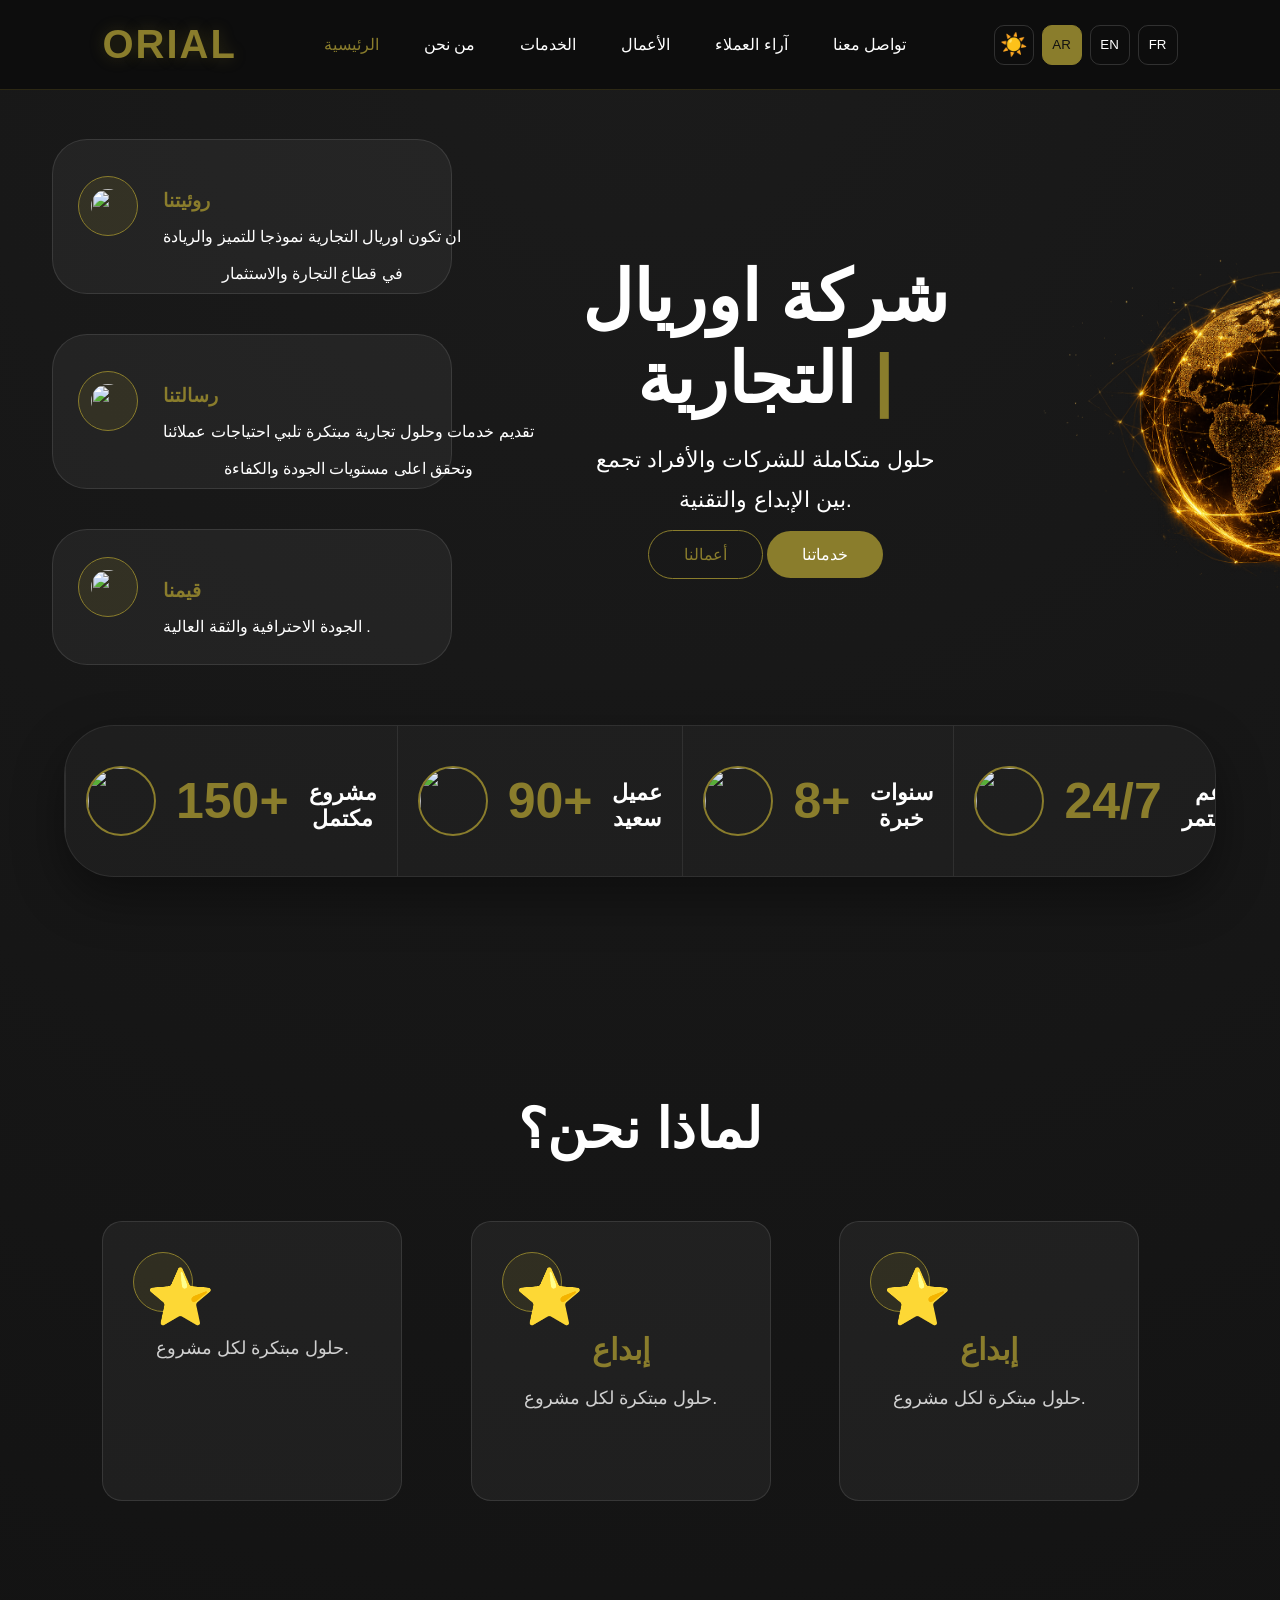
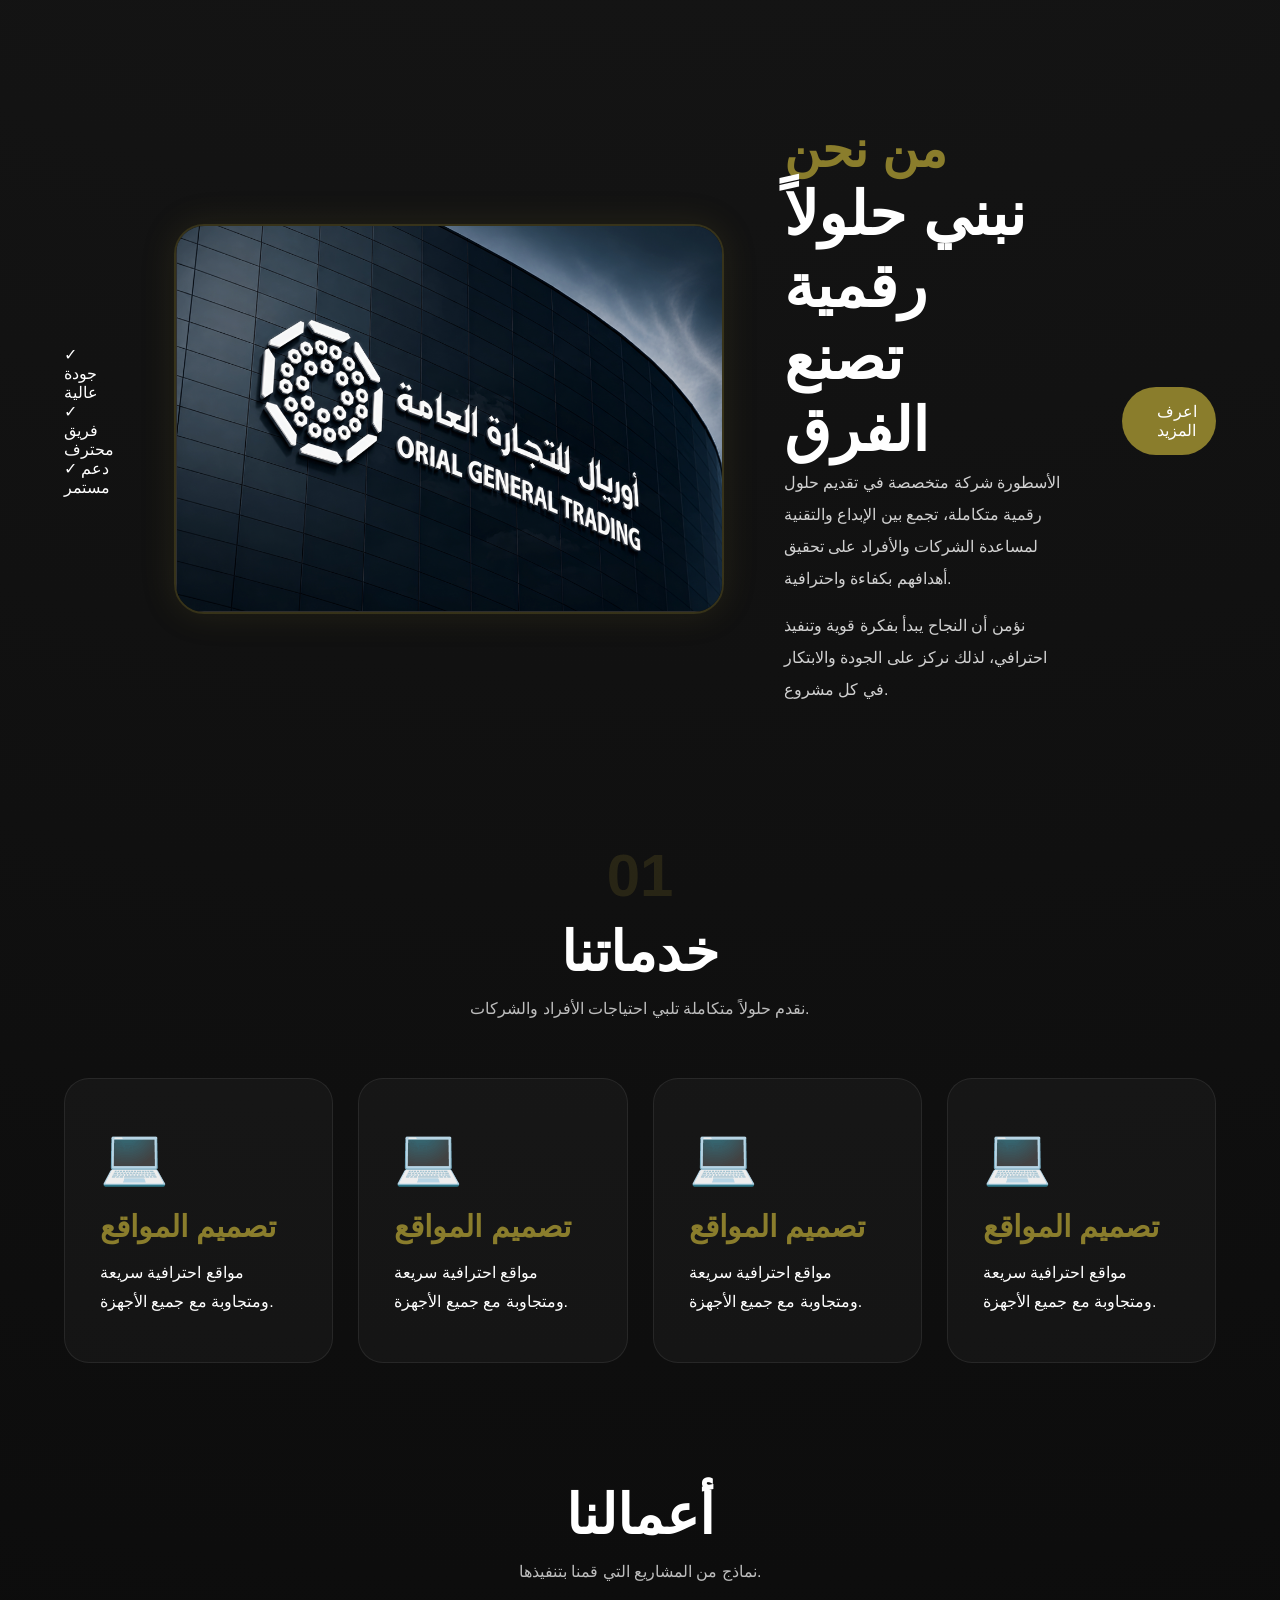
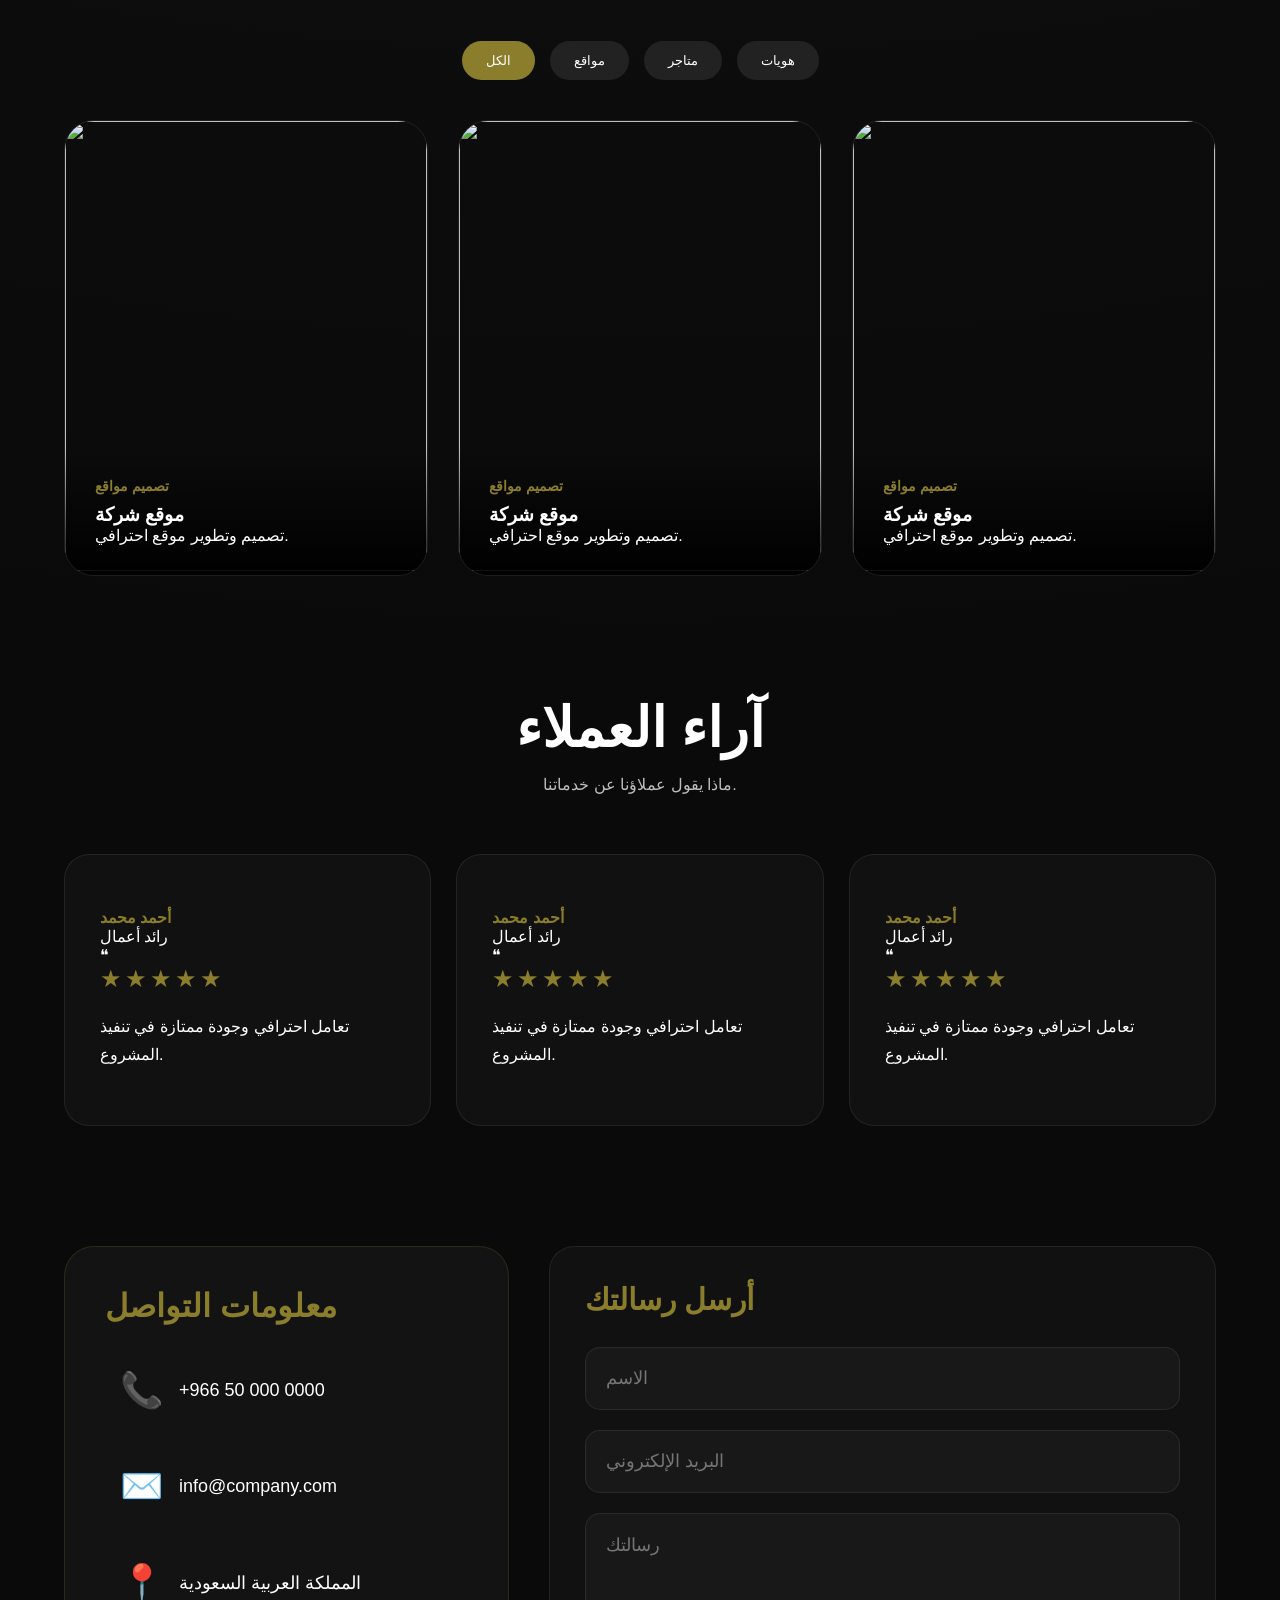
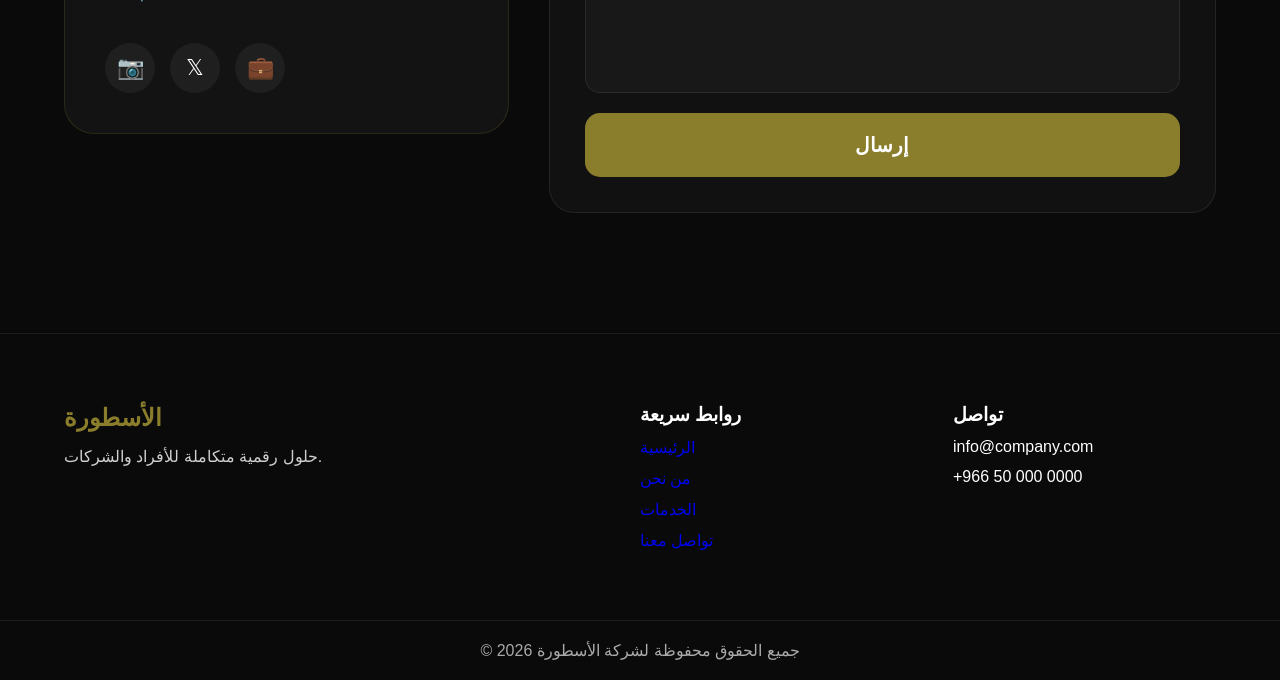
==== commit e0ba8071: "Add files via upload" ====
--- a/index.html
+++ b/index.html
@@ -8,7 +8,7 @@
     <link rel="stylesheet" href="orial.css">
 </head>
 <body>
-
+<div id="progress-bar"></div>
 
 <div id="loader">
     <h1>الأسطورة</h1>
@@ -19,7 +19,7 @@
 
 <header  id="header">
     <nav class="navbar">
-        <div class="logo">الأسطورة</div>
+        <div class="logo">ORIAL</div>
 <div class="menu-btn">☰</div>
 
         <ul class="nav-links">
@@ -33,6 +33,7 @@
         </ul>
 
         <div class="languages">
+            <button id="themeBtn" class="theme-btn">☀️</button>
             <button data-lang="ar" class="active">AR</button>
             <button data-lang="en">EN</button>
             <button data-lang="fr">FR</button>
@@ -47,7 +48,7 @@
     <img src="images/team.png" alt="">
 </div>
         
-        <div class="hero-right">
+        <div class="hero-right ">
 
 
    
@@ -59,30 +60,39 @@
     <img src="images/icon1.png" class="card-icon">
 
     <div class="card-content">
-        <h3 data-i18n="feature_title">إبداع</h3>
-        <p data-i18n="feature_desc">حلول مبتكرة لكل مشروع.</p>
-    </div>
-
-</div>
-
-<div class="feature-card">
+        <h3 data-i18n="feature_title">روئيتنا</h3>
+        <p data-i18n="feature_desc">ان تكون اوريال التجارية نموذجا للتميز والريادة
+        </p> <br><p data-i18n="feature_desc"> في قطاع التجارة والاستثمار</p>
+    </div>
+
+</div>
+
+<div class="feature-card parallax">
 
     <img src="images/icon1.png" class="card-icon">
 
     <div class="card-content">
-        <h3 data-i18n="feature_title">إبداع</h3>
-        <p data-i18n="feature_desc">حلول مبتكرة لكل مشروع.</p>
-    </div>
-
-</div>
-
- <div class="feature-card">
-
-    <img src="images/icon1.png" class="card-icon">
+        <h3 data-i18n="feature_title">رسالتنا</h3>
+        <p data-i18n="feature_desc">تقديم خدمات وحلول تجارية مبتكرة تلبي احتياجات عملائنا </p>
+        <br>
+        <p data-i18n="feature_desc" >
+وتحقق اعلى مستويات الجودة والكفاءة
+        </p>
+    </div>
+
+</div>
+
+ <div class="feature-card parallax">
+
+    <img src="images/جوهرة.png" class="card-icon">
 
     <div class="card-content">
-        <h3 data-i18n="feature_title">إبداع</h3>
-        <p data-i18n="feature_desc">حلول مبتكرة لكل مشروع.</p>
+        <h3 data-i18n="feature_title">قيمنا </h3>
+         <p data-i18n="feature_desc">الجودة الاحترافية والثقة العالية .</p>
+        <br>
+        <p data-i18n="feature_desc" >
+
+        </p>
     </div>
 
 </div>
@@ -91,12 +101,12 @@
 
     <div class="hero-center">
 
-  <h1>
+  <h1 id="typing">
     
-  <span data-i18n="hero_title_1">نصنع المستقبل</span>
+  <span data-i18n="hero_title_1">شركة اوريال</span>
  
  <br>
- <span data-i18n="hero_title_2">الرقمي</span>
+ <span data-i18n="hero_title_2">التجارية</span>
 </h1>
 
         <p data-i18n="hero_desc">
@@ -168,13 +178,23 @@
 
     <div class="card-icon">⭐</div>
 
+    <h3 data-i18n="feature_title"></h3>
+
+    <p data-i18n="feature_desc">حلول مبتكرة لكل مشروع.</p>
+
+</div>
+
+       <div class="card">
+
+    <div class="card-icon">⭐</div>
+
     <h3 data-i18n="feature_title">إبداع</h3>
 
     <p data-i18n="feature_desc">حلول مبتكرة لكل مشروع.</p>
 
 </div>
 
-       <div class="card">
+        <div class="card">
 
     <div class="card-icon">⭐</div>
 
@@ -184,22 +204,12 @@
 
 </div>
 
-        <div class="card">
-
-    <div class="card-icon">⭐</div>
-
-    <h3 data-i18n="feature_title">إبداع</h3>
-
-    <p data-i18n="feature_desc">حلول مبتكرة لكل مشروع.</p>
-
-</div>
-
-    </div>
-
-</section>
-
-
-<section id="about"  class="hidden">
+    </div>
+
+</section>
+
+
+<section id="about" class="hidden" >
     <div class="about-container">
 <div class="about-features">
 
@@ -238,7 +248,7 @@
 </div>
 </section>
 
-<section id="services"  class="hidden">
+<section id="services"  class="hidden" >
 
     <div class="section-title">
         <span class="service-number">01</span>
@@ -456,7 +466,7 @@
 
 </section>
 
-<section id="contact"  class="hidden">
+<section id="contact" class="hidden" >
    <div class="contact-container">
 
     <div class="contact-info">
@@ -487,19 +497,22 @@
 
     </div>
 
-    <form class="contact-form">
+<form class="contact-form" id="contactForm">
 <h3 data-i18n="contact_form_title">أرسل رسالتك</h3>
-        <input type="text" placeholder="الاسم" data-i18n-placeholder="placeholder_name">
-
-        <input type="email" placeholder="البريد الإلكتروني" data-i18n-placeholder="placeholder_email">
-
-        <textarea placeholder="رسالتك" data-i18n-placeholder="placeholder_message"></textarea>
+        <input type="text" placeholder="الاسم" name="name"  data-i18n-placeholder="placeholder_name">
+
+        <input type="email" name="email" placeholder="البريد الإلكتروني" data-i18n-placeholder="placeholder_email">
+
+        <textarea placeholder="رسالتك" name="message" data-i18n-placeholder="placeholder_message"></textarea>
 
         <button type="submit" data-i18n="btn_send">
             إرسال
         </button>
 
     </form>
+    <div id="successMessage" class="success-message">
+    ✅ تم إرسال رسالتك بنجاح
+</div>
 
 </div>
 </section>
@@ -538,7 +551,8 @@
 </footer>
     <button id="topBtn">⬆</button>
 
-  
+  <script src="https://cdn.jsdelivr.net/npm/@emailjs/browser@4/dist/email.min.js"></script>
     <script src="orial.js"></script> 
+    
 </body>
-</html>
+</html>
--- a/orial.css
+++ b/orial.css
@@ -11,6 +11,38 @@
     background:#111111;
     color:white;
     
+}
+
+body.light-mode{
+    background:#9c8d8d;
+    color:#111;
+}
+
+body.light-mode .navbar{
+    background:rgba(255, 184, 30, 0.95);
+}
+
+body.light-mode .nav-links a{
+    color:#000000;
+}
+
+body.light-mode .section-title h2,
+body.light-mode h1,
+body.light-mode h2,
+body.light-mode h3{
+    color:#111;
+}
+
+html,
+body{
+    overflow-x:hidden;
+}
+
+body{
+    background:
+    radial-gradient(circle at top,
+    #1b1b1b,
+    #0a0a0a 70%);
 }
 
 a{
@@ -162,6 +194,7 @@
 .hero-right img{
     width: 650px ;
     max-width:none;
+     animation: float 5s ease-in-out infinite;
     
     
 }
@@ -225,9 +258,7 @@
     line-height:1.8;
 }
 
-.hero-right img{
-    animation: float 5s ease-in-out infinite;
-}
+
 
 @keyframes float{
 
@@ -251,6 +282,36 @@
     padding:15px 35px;
     border-radius:50px;
     transition:.3s;
+       position:relative;
+    overflow:hidden;
+}
+.btn-primary::before,
+.btn-secondary::before{
+
+    content:"";
+
+    
+
+    top:0;
+    left:-100%;
+
+    width:100%;
+    height:100%;
+
+    background:
+    linear-gradient(
+    120deg,
+    transparent,
+    rgba(255,255,255,.3),
+    transparent);
+
+    transition:.6s;
+}
+
+.btn-primary:hover::before,
+.btn-secondary:hover::before{
+
+    left:100%;
 }
 
 .btn-primary{
@@ -269,11 +330,8 @@
 }
 
 
-body{
-    background:
-    radial-gradient(circle at top,
-    #1b1b1b,
-    #0a0a0a 70%);
+.parallax{
+    transition:transform .2s linear;
 }
 
 
@@ -383,9 +441,31 @@
     
 }
 
+.card{
+    width:300px;
+    padding:30px;
+    border-radius:20px;
+
+    background:rgba(255,255,255,.05);
+
+    border:1px solid rgba(255,255,255,.1);
+
+    transition:.3s;
+}
+
+.card:hover{
+    transform:translateY(-10px);
+}
+
+.card h3{
+    color:#8A7D2C;
+    margin-bottom:15px;
+}
+
 .card-content p{
     color:white;
     margin:0;
+    text-align: center;
 }
 .features-grid{
     display:grid;
@@ -394,17 +474,30 @@
     margin-top:60px;
 }
 
-
-
-
-
-
-
 .feature-card img{
     width:60px;
     height:60px;
     object-fit:contain;
 }
+
+.feature-card h3{
+    color:#8A7D2C;
+    margin-bottom:15px;
+        margin-top:40px;
+
+}
+.feature-card p {
+   white-space: nowrap;
+
+
+
+}
+
+
+
+
+
+
 .stat-number{
     font-size:90px;
     font-weight:700;
@@ -427,20 +520,7 @@
 
 
 
-.feature-card h3{
-    color:#8A7D2C;
-    margin-bottom:15px;
-        margin-top:40px;
-
-}
-
-
-.feature-card p {
-   white-space: nowrap;
-
-
-
-}
+
 
 #why-us{
     padding:100px 8%;
@@ -460,26 +540,6 @@
     flex-wrap:wrap;
 }
 
-.card{
-    width:300px;
-    padding:30px;
-    border-radius:20px;
-
-    background:rgba(255,255,255,.05);
-
-    border:1px solid rgba(255,255,255,.1);
-
-    transition:.3s;
-}
-
-.card:hover{
-    transform:translateY(-10px);
-}
-
-.card h3{
-    color:#8A7D2C;
-    margin-bottom:15px;
-}
 
 
 
@@ -532,8 +592,6 @@
     font-weight:600;
     margin-top:10px;
 }
-
-
 
 .stat-box{
     display:flex;
@@ -561,7 +619,11 @@
     text-align:right;
 }
 
-
+.stat-box:hover h2{
+    text-shadow:
+    0 0 15px rgba(138,125,44,.8),
+    0 0 30px rgba(138,125,44,.5);
+}
 
 
 
@@ -634,7 +696,6 @@
     box-shadow:
     0 0 35px rgba(138,125,44,.25);
 }
-
 
 .service-card h3{
 
@@ -664,6 +725,10 @@
     line-height:1.8;
 }
 
+
+
+
+
 #about{
 
     width:90%;
@@ -715,6 +780,8 @@
 
     margin-bottom:15px;
 }
+
+
 
 #portfolio{
 
@@ -795,6 +862,10 @@
     margin-bottom:10px;
 }
 
+
+
+
+
 #testimonials{
     width:90%;
     margin:120px auto;
@@ -850,6 +921,10 @@
 .testimonial-card h4{
     color:#8A7D2C;
 }
+
+
+
+
 
 #contact{
     width:90%;
@@ -926,6 +1001,11 @@
     font-size:30px;
     margin-bottom:10px;
 }
+
+
+
+
+
 
 .social-links{
     display:flex;
@@ -953,9 +1033,6 @@
     background:#8A7D2C;
     transform:translateY(-3px);
 }
-
-
-
 .contact-form input,
 .contact-form textarea{
 
@@ -1002,6 +1079,9 @@
     box-shadow:
     0 0 25px rgba(138,125,44,.3);
 }
+
+
+
 footer{
 
     margin-top:120px;
@@ -1039,7 +1119,6 @@
 
     color:#cfcfcf;
 }
-
 .footer-links,
 .footer-contact{
 
@@ -1141,6 +1220,8 @@
 
     animation: loading 1.5s linear infinite;
 }
+
+
 #typing::after{
     content: "|";
     color: #8A7D2C;
@@ -1172,9 +1253,6 @@
     transform:translateY(-10px);
     box-shadow:0 15px 30px rgba(138,125,44,.25);
 }
-
-
-
 .testimonial-card:hover .client-header img{
 
     transform: scale(1.1);
@@ -1191,7 +1269,6 @@
 .testimonial-card:hover img{
     transform: scale(1.08);
 }
-
 
 
 
@@ -1219,13 +1296,107 @@
 
 
 
+.theme-btn{
+    width:50px;
+    height:50px;
+
+    border:none;
+    border-radius:50%;
+
+    background:rgba(255,255,255,.08);
+
+    border:1px solid rgba(138,125,44,.4);
+
+    color:#8A7D2C;
+
+    font-size:22px;
+
+    cursor:pointer;
+
+    transition:.3s;
+
+    display:flex;
+    align-items:center;
+    justify-content:center;
+}
+
+.theme-btn:hover{
+    background:#8A7D2C;
+    color:white;
+
+    transform:translateY(-3px);
+
+    box-shadow:0 0 20px rgba(138,125,44,.4);
+}
+.light-mode{
+    background:white;
+}
+
+
+#progress-bar{
+    position:fixed;
+    top:0;
+    left:0;
+
+    width:0%;
+
+    height:4px;
+
+    background:#8A7D2C;
+
+    z-index:99999;
+
+    transition:.1s;
+}
+
+
+
+.hidden{
+    opacity:0;
+    transform:translateY(80px);
+    transition:
+    opacity 1s ease,
+    transform 1s ease;
+}
+
+.show{
+    opacity:1;
+    transform:translateY(0);
+}
+
+#typing::after{
+    content:"|";
+    color:#8A7D2C;
+    animation:blink .7s infinite;
+}
+
+
+.success-message{
+    display:none;
+
+    margin-top:20px;
+
+    padding:15px;
+
+    text-align:center;
+
+    border-radius:15px;
+
+    background:rgba(138,125,44,.15);
+
+    border:1px solid #8A7D2C;
+
+    color:white;
+
+    font-weight:700;
+}
+
 @keyframes blink{
-
     50%{
         opacity:0;
     }
-
-}
+}
+
 
 
 
@@ -1247,7 +1418,6 @@
             
         }
 
-
         .services-grid,
         .portfolio-grid,
         .testimonials-grid{
@@ -1261,7 +1431,7 @@
     text-align: center;
         }
 
-       
+    
 
 
     .logo{
@@ -1339,29 +1509,16 @@
         margin-bottom:10px;
     }
 
-    #about,
-    #services,
-    #portfolio,
-    #testimonials,
-    #contact{
-
-        opacity:0;
-
-        transform:translateY(60px);
-
-        transition:1s;
-    }
-
-  .show{
+ #about,
+#services,
+#portfolio,
+#testimonials,
+#contact{
     opacity:1;
-    transform:translateY(0);
-}
-
-.hidden{
-    opacity:1;
-    transform:translateY(0);
-    transition:all 1s ease;
-}
+    transform:none;
+}
+
+
 
    
 
@@ -1407,8 +1564,22 @@
     max-width: 350px;
 }
 
+#about{
+    text-align:center;
+}
+
+.about-content{
+    margin:auto;
+
+    
+}
+
+
     .contact-container{
     grid-template-columns:1fr;
+       flex-direction:column;
+    text-align:center;
+    
 }
 
 .testimonials-grid{
@@ -1420,6 +1591,7 @@
     display: grid;
     gap: 20px;
       width: 100%;
+       transform:translateX(20px);
 }
 
 #hero{
@@ -1451,6 +1623,11 @@
 
 }
 
+.hero-center p{
+    font-size:24px;
+    line-height:1.8;
+}
+
 
 .stat-box{
     flex-direction:column;
@@ -1522,7 +1699,8 @@
     transform:none;
 }
 .hero-center h1{
-    font-size:32px;
+  font-size:52px;
+    line-height:1.2;
     white-space:normal;
 }
 
@@ -1532,7 +1710,7 @@
 }
 
 .hero-right img{
-    width:220px;
+    width:440px;
     max-width:100%;
     display:block;
     margin:auto;
@@ -1617,17 +1795,5 @@
 
 
 
-html,
-body{
-    overflow-x:hidden;
-}
-#about,
-#services,
-#portfolio,
-#testimonials,
-#contact{
-    display:block !important;
-    opacity:1 !important;
-    visibility:visible !important;
-    transform:none !important;
-}+
+
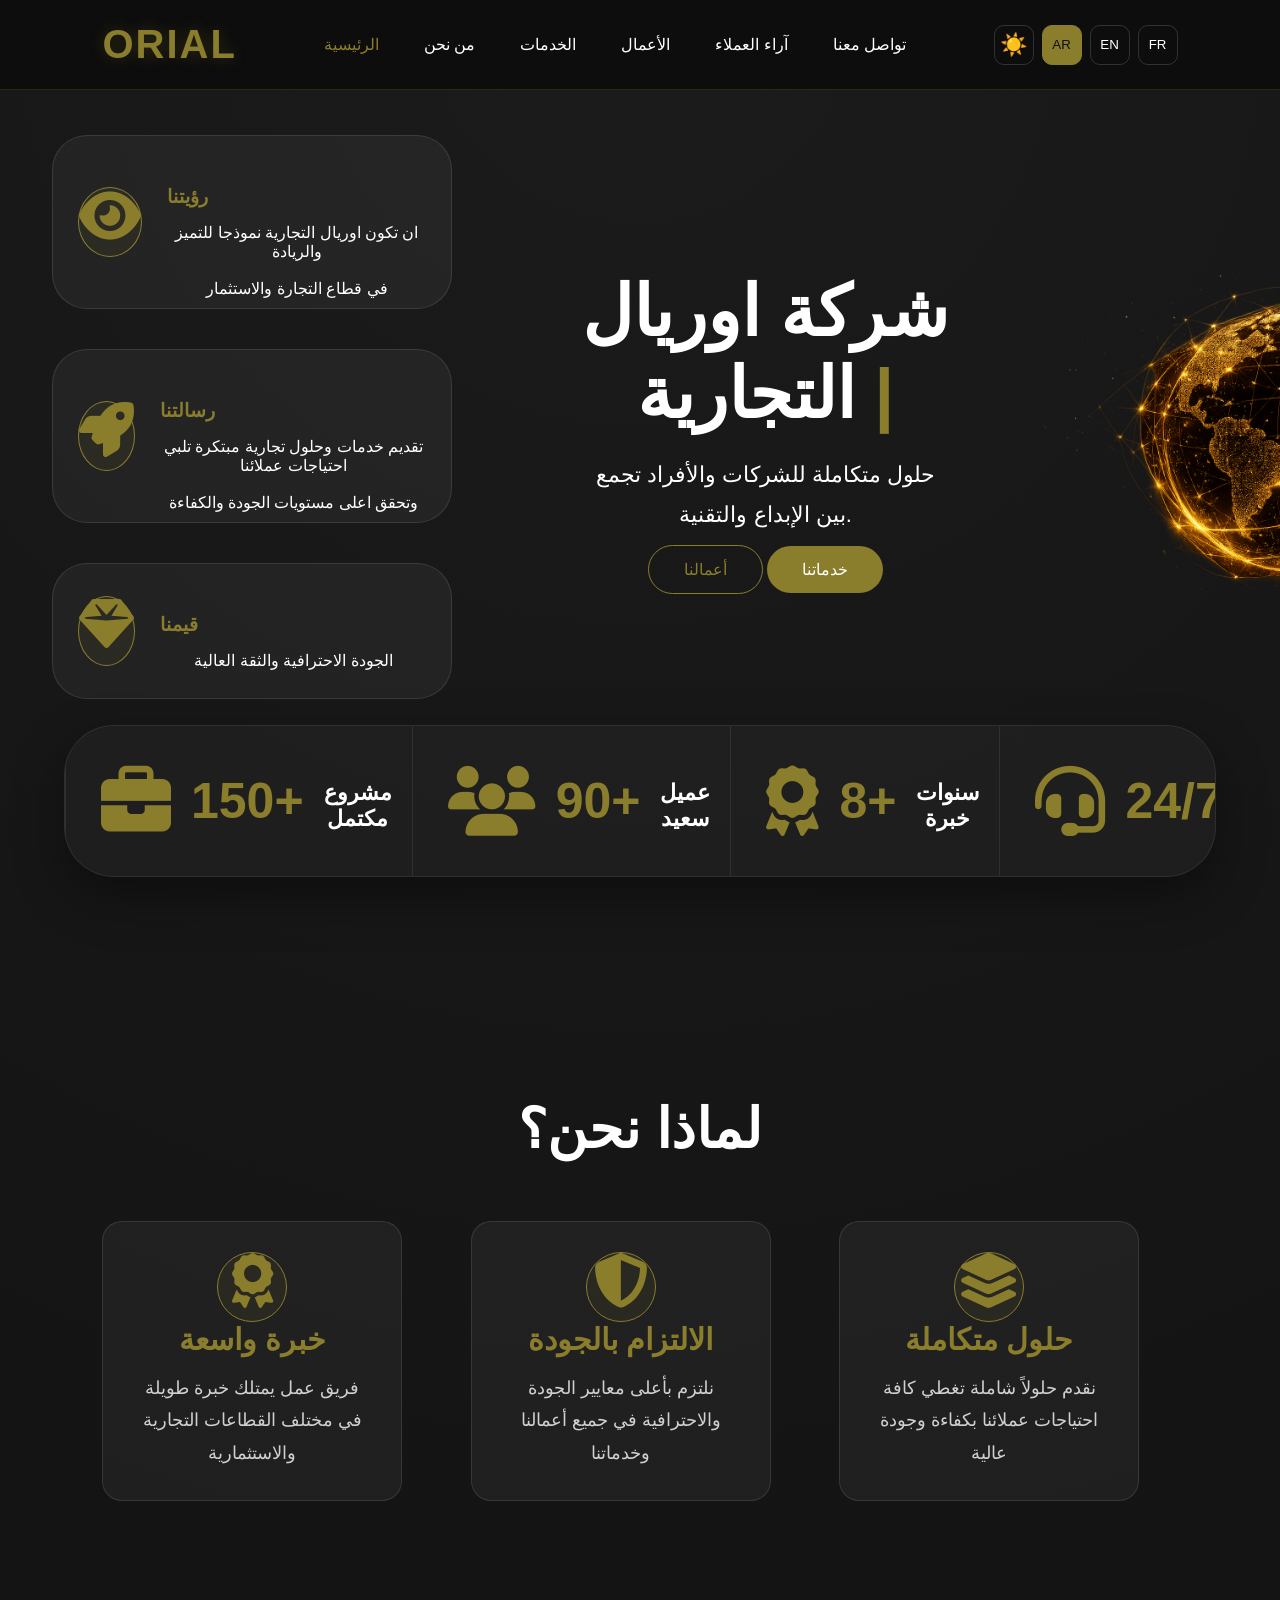
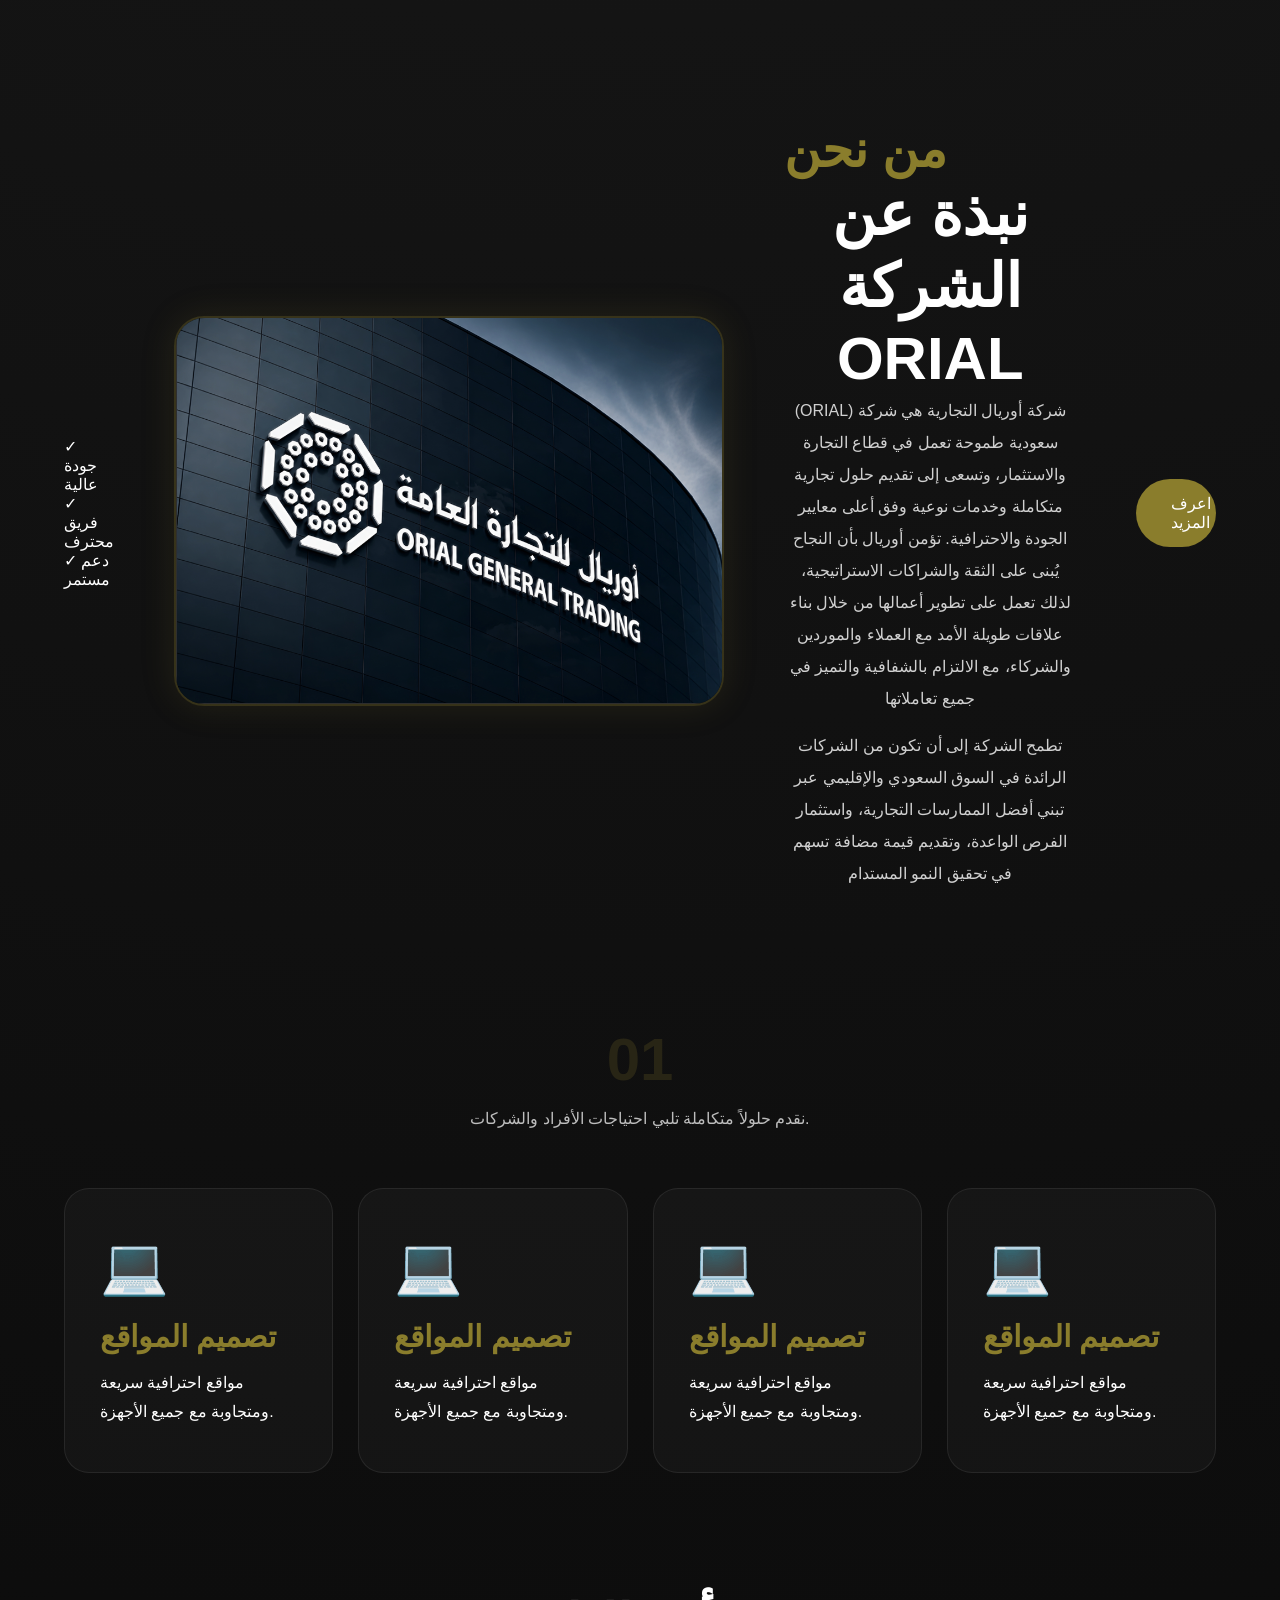
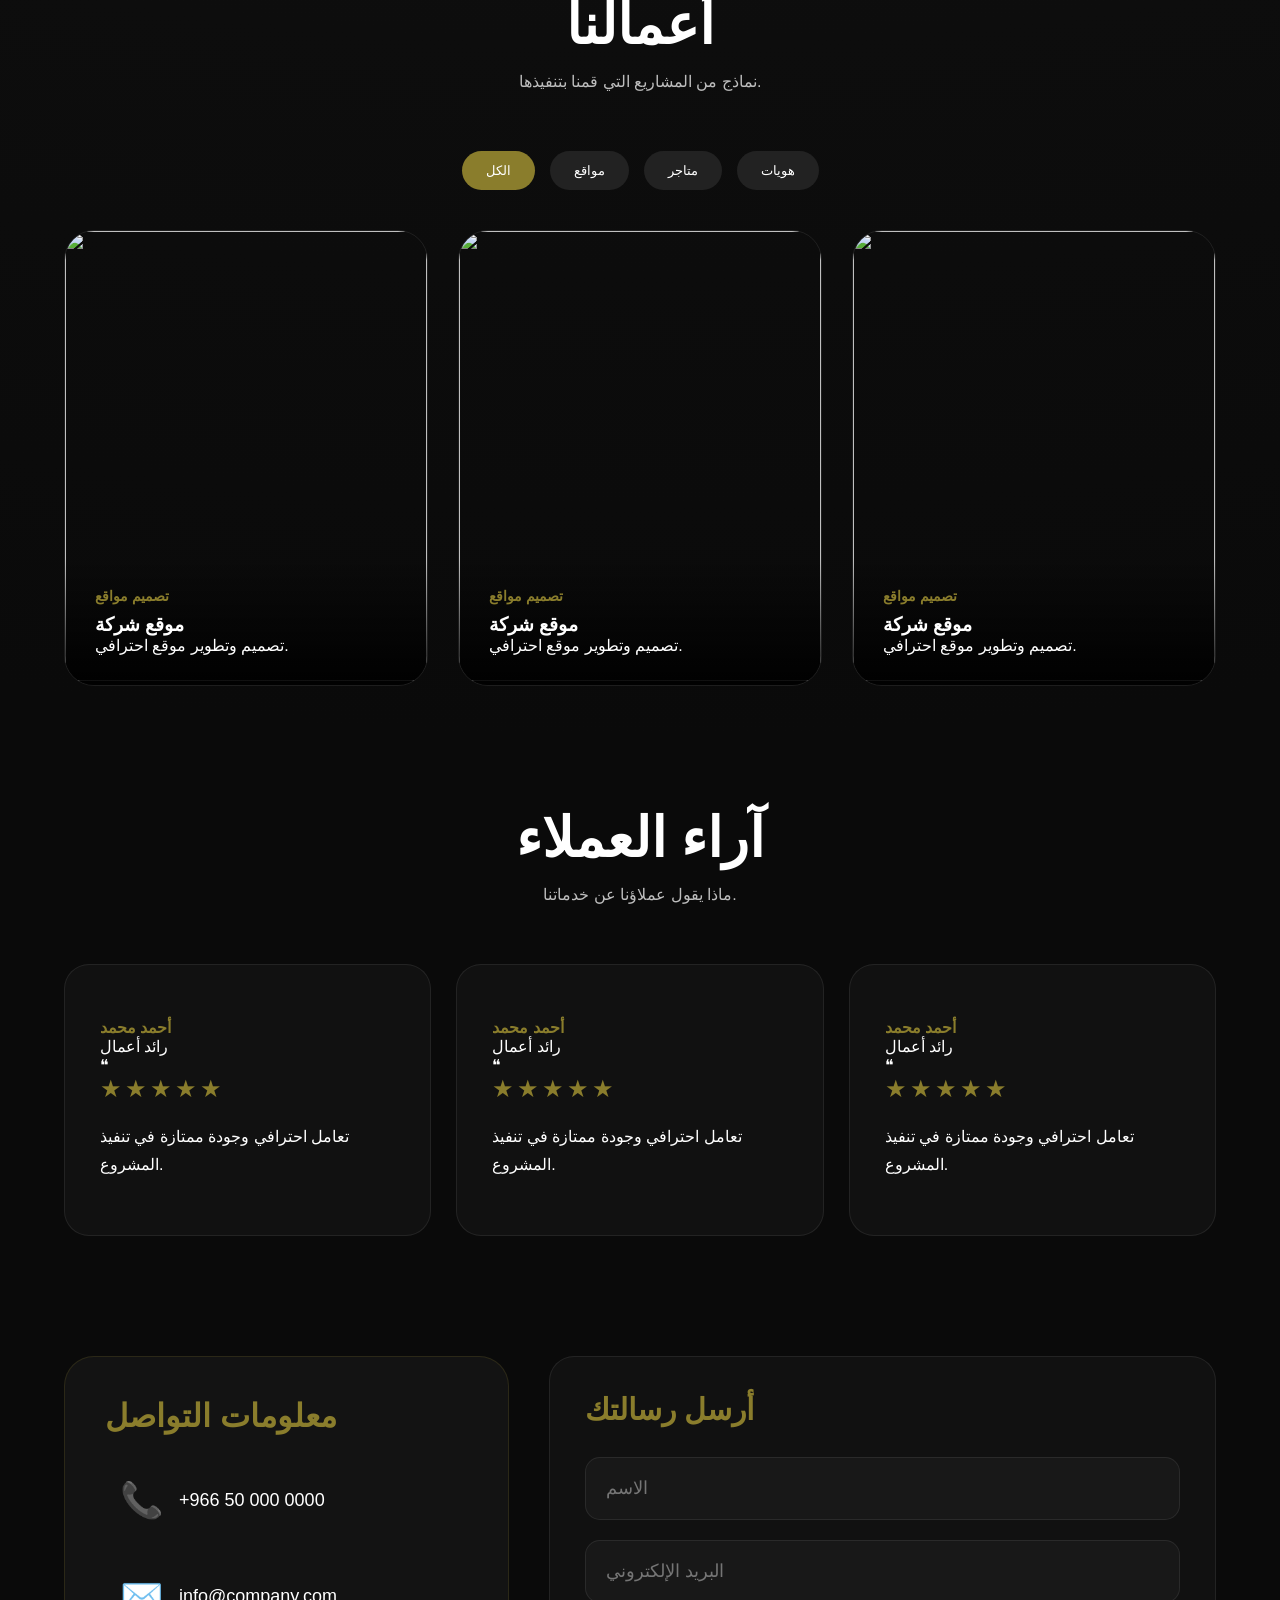
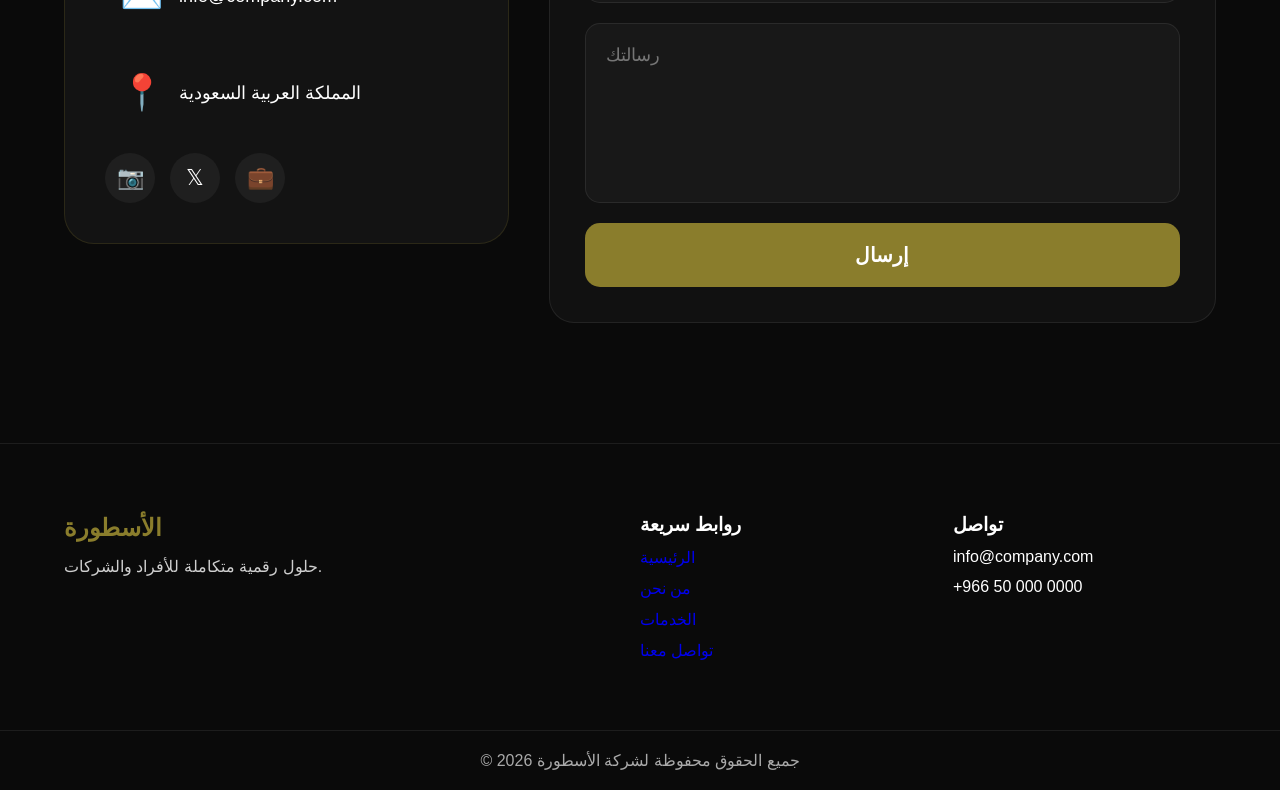
==== commit a6d0de2d: "Add files via upload" ====
--- a/index.html
+++ b/index.html
@@ -6,6 +6,7 @@
     <title>اسم الشركة</title>
 
     <link rel="stylesheet" href="orial.css">
+    <link rel="stylesheet" href="https://cdnjs.cloudflare.com/ajax/libs/font-awesome/6.5.1/css/all.min.css">
 </head>
 <body>
 <div id="progress-bar"></div>
@@ -57,39 +58,36 @@
 
  <div class="feature-card">
 
-    <img src="images/icon1.png" class="card-icon">
+    <i class="fa-solid fa-eye feature-icon"></i>
 
     <div class="card-content">
-        <h3 data-i18n="feature_title">روئيتنا</h3>
-        <p data-i18n="feature_desc">ان تكون اوريال التجارية نموذجا للتميز والريادة
-        </p> <br><p data-i18n="feature_desc"> في قطاع التجارة والاستثمار</p>
+        <h3 data-i18n="vision_title">رؤيتنا</h3>
+      <p data-i18n="vision_desc1">ان تكون اوريال التجارية نموذجا للتميز والريادة</p>
+       <br><p data-i18n="vision_desc2">في قطاع التجارة والاستثمار</p>
     </div>
 
 </div>
 
 <div class="feature-card parallax">
 
-    <img src="images/icon1.png" class="card-icon">
+    <i class="fa-solid fa-rocket feature-icon"></i>
 
     <div class="card-content">
-        <h3 data-i18n="feature_title">رسالتنا</h3>
-        <p data-i18n="feature_desc">تقديم خدمات وحلول تجارية مبتكرة تلبي احتياجات عملائنا </p>
+        <h3 data-i18n="mission_title">رسالتنا</h3>
+<p data-i18n="mission_desc1">تقديم خدمات وحلول تجارية مبتكرة تلبي احتياجات عملائنا</p>
         <br>
-        <p data-i18n="feature_desc" >
-وتحقق اعلى مستويات الجودة والكفاءة
-        </p>
+ <p data-i18n="mission_desc2">وتحقق اعلى مستويات الجودة والكفاءة</p>
     </div>
 
 </div>
 
  <div class="feature-card parallax">
 
-    <img src="images/جوهرة.png" class="card-icon">
+    <i class="fa-solid fa-gem feature-icon"></i>
 
     <div class="card-content">
-        <h3 data-i18n="feature_title">قيمنا </h3>
-         <p data-i18n="feature_desc">الجودة الاحترافية والثقة العالية .</p>
-        <br>
+<h3 data-i18n="values_title">قيمنا</h3>
+<p data-i18n="values_desc">الجودة الاحترافية والثقة العالية</p>        <br>
         <p data-i18n="feature_desc" >
 
         </p>
@@ -133,14 +131,14 @@
 
    <div class="stat-box">
 
-    <img src="images/project.png" alt="">
+    <i class="fa-solid fa-briefcase stat-icon"></i>
 <h2 data-target="150">0</h2>
     <p data-i18n="stat_projects">مشروع مكتمل</p>
 
 </div>
    <div class="stat-box">
 
-    <img src="images/client.png" alt="">
+    <i class="fa-solid fa-users stat-icon"></i>
 
    <h2 data-target="90">0</h2>
     <p data-i18n="stat_clients">عميل سعيد</p>
@@ -149,7 +147,7 @@
 
   <div class="stat-box">
 
-    <img src="images/experience.png" alt="">
+    <i class="fa-solid fa-award stat-icon"></i>
 
    <h2 data-target="8">0</h2>
     <p data-i18n="stat_experience">سنوات خبرة</p>
@@ -158,7 +156,7 @@
 
     <div class="stat-box">
 
-    <img src="images/support.png" alt="">
+    <i class="fa-solid fa-headset stat-icon"></i>
 
     <h2>24/7</h2>
     <p data-i18n="stat_support">دعم مستمر</p>
@@ -176,31 +174,37 @@
 
       <div class="card">
 
-    <div class="card-icon">⭐</div>
-
-    <h3 data-i18n="feature_title"></h3>
-
-    <p data-i18n="feature_desc">حلول مبتكرة لكل مشروع.</p>
-
+    <i class="fa-solid fa-award feature-icon"></i>
+
+<h3 data-i18n="why_card1_title">خبرة واسعة</h3>
+
+<p data-i18n="why_card1_desc">
+فريق عمل يمتلك خبرة طويلة في مختلف القطاعات التجارية والاستثمارية
+</p>
 </div>
 
        <div class="card">
 
-    <div class="card-icon">⭐</div>
-
-    <h3 data-i18n="feature_title">إبداع</h3>
-
-    <p data-i18n="feature_desc">حلول مبتكرة لكل مشروع.</p>
+    <i class="fa-solid fa-shield-halved feature-icon"></i>
+
+
+<h3 data-i18n="why_card2_title">الالتزام بالجودة</h3>
+<p data-i18n="why_card2_desc">
+نلتزم بأعلى معايير الجودة والاحترافية في جميع أعمالنا وخدماتنا
+</p>
 
 </div>
 
         <div class="card">
 
-    <div class="card-icon">⭐</div>
-
-    <h3 data-i18n="feature_title">إبداع</h3>
-
-    <p data-i18n="feature_desc">حلول مبتكرة لكل مشروع.</p>
+    <i class="fa-solid fa-layer-group feature-icon"></i>
+
+
+<h3 data-i18n="why_card3_title">حلول متكاملة</h3>
+<p data-i18n="why_card3_desc">
+نقدم حلولاً شاملة تغطي كافة احتياجات عملائنا بكفاءة وجودة عالية
+</p>
+
 
 </div>
 
@@ -228,17 +232,21 @@
 
         <span data-i18n="about_label">من نحن</span>
 
-        <h2 data-i18n="about_title">نبني حلولاً رقمية تصنع الفرق</h2>
+        <h2 data-i18n="about_title">نبذة عن الشركة </h2>
+        <h2 data-i18n="about_title"> ORIAL </h2>
 
         <p data-i18n="about_p1">
-            الأسطورة شركة متخصصة في تقديم حلول رقمية متكاملة،
-            تجمع بين الإبداع والتقنية لمساعدة الشركات والأفراد
-            على تحقيق أهدافهم بكفاءة واحترافية.
+            (ORIAL)
+    شركة أوريال التجارية 
+
+     هي شركة سعودية طموحة تعمل في قطاع التجارة والاستثمار، وتسعى إلى تقديم حلول تجارية متكاملة وخدمات نوعية وفق أعلى معايير الجودة والاحترافية.
+
+تؤمن أوريال بأن النجاح يُبنى على الثقة والشراكات الاستراتيجية، لذلك تعمل على تطوير أعمالها من خلال بناء علاقات طويلة الأمد مع العملاء والموردين والشركاء، مع الالتزام بالشفافية والتميز في جميع تعاملاتها
+
         </p>
 
         <p data-i18n="about_p2">
-            نؤمن أن النجاح يبدأ بفكرة قوية وتنفيذ احترافي،
-            لذلك نركز على الجودة والابتكار في كل مشروع.
+            تطمح الشركة إلى أن تكون من الشركات الرائدة في السوق السعودي والإقليمي عبر تبني أفضل الممارسات التجارية، واستثمار الفرص الواعدة، وتقديم قيمة مضافة تسهم في تحقيق النمو المستدام
         </p>
 
     </div>
@@ -252,7 +260,7 @@
 
     <div class="section-title">
         <span class="service-number">01</span>
-        <h2 data-i18n="services_title">خدماتنا</h2>
+        <h2 data-i18n="services_title"></h2>
         <p data-i18n="services_desc">نقدم حلولاً متكاملة تلبي احتياجات الأفراد والشركات.</p>
     </div>
 
--- a/orial.css
+++ b/orial.css
@@ -182,6 +182,7 @@
     gap:40px;
 
     padding:50px 8%;
+     padding-top: 80px;
 }
 
 .hero-right{
@@ -492,7 +493,23 @@
 
 
 }
-
+.feature-icon{
+    font-size:55px;
+    color:#8A7D2C;
+
+    width:70px;
+    height:70px;
+
+    display:flex;
+    align-items:center;
+    justify-content:center;
+
+    border-radius:50%;
+
+    border:1px solid #8A7D2C;
+
+    background:rgba(138,125,44,.08);
+}
 
 
 
@@ -519,7 +536,14 @@
 }
 
 
-
+.stat-icon{
+    font-size:70px;
+    color:#8A7D2C;
+}
+
+.stat-box i{
+    margin-left:15px;
+}
 
 
 #why-us{
@@ -608,11 +632,11 @@
 }
 
 .stat-box img{
-    width:70px;
-    height:70px;
-    border-radius:50%;
-    object-fit:cover;
-    border:2px solid #8A7D2C;
+    width: 80px;
+    height: 80px;
+    border: none;
+    border-radius: 0;
+    background: transparent;
 }
 
 .stat-content{
@@ -766,11 +790,13 @@
     color:#8A7D2C;
     font-size:50px;
     font-weight:700;
+     text-align: center;
 }
 
 .about-content h2{
     font-size:60px;
     line-height:1.2;
+     text-align: center;
 }
 .about-content p{
 
@@ -779,6 +805,7 @@
     line-height:2;
 
     margin-bottom:15px;
+    text-align: center;
 }
 
 
@@ -1797,3 +1824,31 @@
 
 
 
+.hero-left {
+    overflow: visible;
+}
+
+.feature-card {
+    max-width: 100%;
+    box-sizing: border-box;
+    overflow: hidden;
+    word-wrap: break-word;
+    overflow-wrap: break-word;
+}
+
+.card-content {
+    width: 100%;
+    box-sizing: border-box;
+    word-wrap: break-word;
+    overflow-wrap: break-word;
+}
+
+.card-content h3,
+.card-content p {
+    max-width: 100%;
+    word-wrap: break-word;
+    overflow-wrap: break-word;
+    white-space: normal;
+}
+
+
